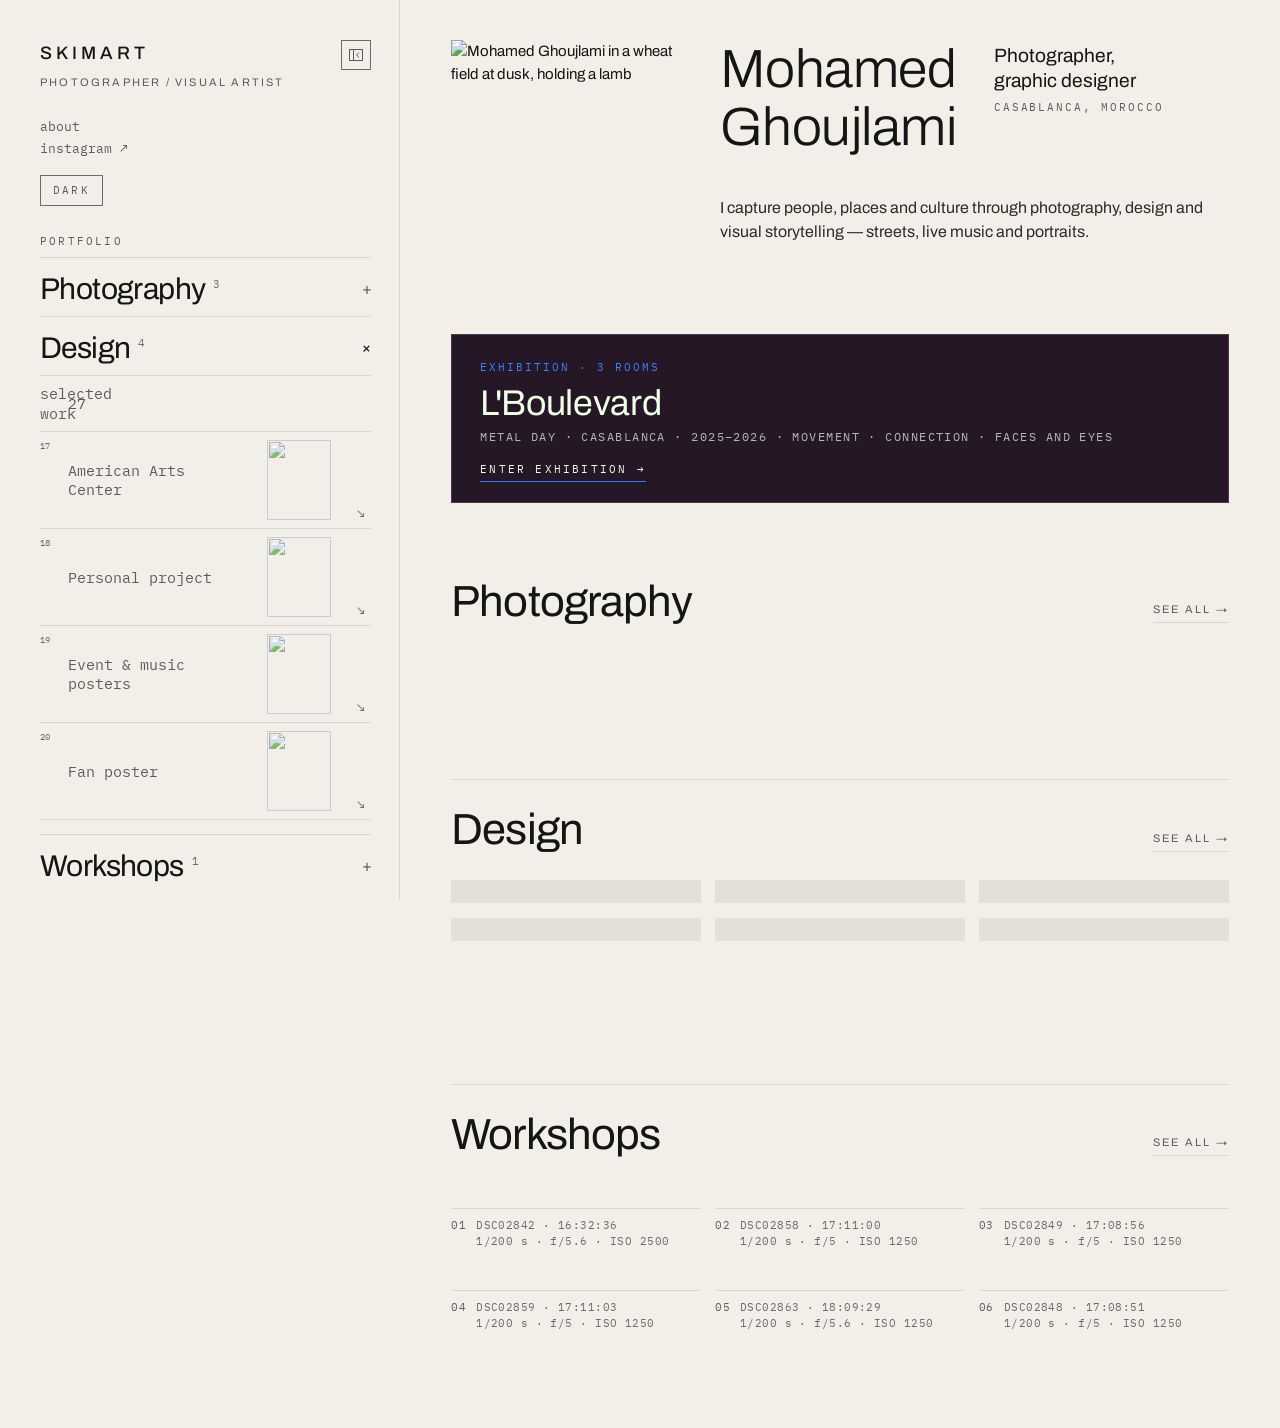
==== index.html @ 718e4dc0 "agy fix #10: standardize names, remove fake QR tags and hex code, pad phone tap targets" ====
<!DOCTYPE html>
<html lang="en">
<head>
<meta charset="utf-8">
<meta name="viewport" content="width=device-width,initial-scale=1">
<title>SKIMART — Photographer / Visual Artist</title>
<script>/* saved choice, else the system setting; in <head> so the page paints in the right theme */
try{document.documentElement.dataset.theme=localStorage.getItem('skm-theme')||localStorage.getItem('lbv-theme')||(matchMedia('(prefers-color-scheme: light)').matches?'light':'dark');document.documentElement.dataset.nav=localStorage.getItem('skm-nav')||'';document.documentElement.dataset.view=localStorage.getItem('skm-view')||''}catch(e){}</script>
<link rel="preconnect" href="https://fonts.googleapis.com">
<link href="https://fonts.googleapis.com/css2?family=Archivo:wght@300;400;500;600&family=IBM+Plex+Mono:wght@400;500&display=swap" rel="stylesheet">
<link rel="stylesheet" href="assets/archive/archive.css">
<style>
  :root{--ease-out:cubic-bezier(0.23,1,0.32,1);--bg:#0a0a0a;--ink:#efece6;--mute:#8d8a85;--dim:#7d7a75;--line:#262626;--soft:#cfcbc4;--card:#111;color-scheme:dark}
  :root[data-theme="light"]{--bg:#f2efe9;--ink:#151515;--mute:#5f5c57;--dim:#6f6c67;--line:#dbd7cf;--soft:#2c2b29;--card:#e4e0d8;color-scheme:light}
  *{box-sizing:border-box;margin:0;padding:0}
  body{background:var(--bg);color:var(--ink);font:400 15px/1.55 Archivo,system-ui,sans-serif}
  a,button{color:inherit;font:inherit;background:none;border:0;cursor:pointer;text-decoration:none;text-align:left}
  :focus-visible{outline:1px solid var(--ink);outline-offset:3px}
  .mono{font-family:"IBM Plex Mono",monospace}

  aside{position:fixed;inset:0 auto 0 0;width:400px;transition:width .3s,padding .3s;scrollbar-width:none;padding:40px 28px 32px 40px;overflow-y:auto;border-right:1px solid var(--line)}
  .logo{display:block;width:max-content;position:relative;font-weight:500;letter-spacing:.22em;font-size:18px}
  .logo::after{content:"";position:absolute;left:0;right:.22em;bottom:-5px;height:1px;background:currentColor;transform:scaleX(0);transform-origin:left;transition:transform .3s var(--ease-out)}
  .logo:focus-visible::after{transform:none}
  @media (hover:hover) and (pointer:fine){.logo:hover::after{transform:none}}
  .tagline{display:block;margin-top:6px;color:var(--mute);font-size:11px;letter-spacing:.2em;text-transform:uppercase}
  .meta{margin:26px 0 30px;display:grid;gap:2px}
  .meta a{font-size:13px;color:var(--mute);width:fit-content}
  .meta a:hover,.meta button:hover{color:var(--ink)}
  .meta button{font-size:13px;color:var(--mute);width:fit-content;margin-top:10px}
  /* light/dark reads as a button, bordered like the exhibition's switch */
  .meta #theme{margin-top:14px;padding:6px 12px;border:1px solid var(--dim);font-size:11px;letter-spacing:.2em;text-transform:uppercase;transition:color .2s,border-color .2s}
  .meta #theme:hover{border-color:var(--ink)}
  body.lbv-on #theme{display:none}  /* the exhibition has its own switch */

  .sec{border-top:1px solid var(--line)}
  .sec>.tog{width:100%;display:flex;justify-content:space-between;align-items:center;padding:16px 0 12px;font-size:30px;line-height:1;letter-spacing:-.02em}
  .tog .n{color:var(--dim);font:400 11px/1 "IBM Plex Mono",monospace;letter-spacing:.05em;margin-left:8px;vertical-align:super}
  .tog .pm{font-size:16px;line-height:1;transition:transform .25s var(--ease-out);color:var(--mute)}
  .tog:hover .pm{color:var(--ink)}
  .open>.tog .pm{transform:rotate(45deg);color:var(--ink)}
  .gsec>.tog{width:100%;display:flex;justify-content:space-between;align-items:center;padding:10px 0 8px;font:400 18px/1.1 Archivo,system-ui,sans-serif;text-transform:uppercase;color:var(--mute)}
  .gsec>.tog:hover,.gsec.open>.tog{color:var(--ink)}
  .gsec>.tog .pm{font-size:13px}
  .gsec .list ul{padding:0 0 8px}
  .list{display:grid;grid-template-rows:0fr;transition:grid-template-rows .3s var(--ease-out)}
  .open>.list{grid-template-rows:1fr}
  .list>div{overflow:hidden;visibility:hidden;transition:visibility .3s}
  .open>.list>div{visibility:visible}
  .sec:not(.open) .list>div{visibility:hidden}
  .list ul{list-style:none;padding:0 0 14px}
  /* one row per project: number, name, its cover photo, arrow (after Til Wagner's Selected Works list) */
  .list a{position:relative;display:grid;grid-template-columns:18px 1fr 96px 14px;gap:10px;align-items:center;padding:8px 0;border-bottom:1px solid var(--line);font-size:15px;line-height:1.3;color:var(--mute)}
  .list li:first-child>a{border-top:1px solid var(--line)}
  aside::-webkit-scrollbar{display:none}  /* still scrolls, no bar beside the menu */
  /* Design rows: an upright 4:5 box holding the whole first poster */
  .list a.pst .th{width:64px;height:80px;justify-self:center}
  .list a .no{align-self:start;font-size:9px;color:var(--dim)}
  .list a .th{width:96px;height:60px;object-fit:contain;opacity:.75;transition:opacity .2s}  /* whole picture, never cropped */
  .list a .go{align-self:end;font-size:13px;line-height:1;color:var(--dim);transition:transform .2s}
  .list a:hover{color:var(--ink)}
  .list a:hover .th,.list a[aria-current] .th{opacity:1}
  .list a:hover .go{color:var(--ink);transform:translate(2px,2px)}
  .list a[aria-current]{color:var(--ink)}
  .list a[aria-current] .no{color:var(--ink)}
  .list .grp{color:var(--dim);font-size:11px;letter-spacing:.08em;margin:10px 0 2px -2px}
  .list .grp:first-child{margin-top:0}
  .list .ext{color:var(--dim);font-size:11px}

  main{margin-left:400px;transition:margin-left .3s;padding:40px clamp(20px,4vw,64px) 80px;min-height:100vh}

  .vh{position:absolute;width:1px;height:1px;overflow:hidden;clip-path:inset(50%);white-space:nowrap}  /* for screen readers only */
  .meta a[aria-current]{color:var(--ink)}

  .about>p{max-width:560px;color:var(--soft);margin-bottom:16px}
  .about .photo{max-width:760px;margin:8px 0 28px}.about .photo img{display:block;width:100%;height:auto}
  .about>.big{font-size:clamp(36px,4.6vw,64px);line-height:1;letter-spacing:-.02em;color:var(--ink);margin:0 0 20px}
  .about dl{display:grid;grid-template-columns:max-content 1fr;gap:10px 28px;max-width:640px;margin-top:32px;padding-top:24px;border-top:1px solid var(--line)}
  .about dt{font-size:11px;letter-spacing:.2em;text-transform:uppercase;color:var(--mute);padding-top:3px}
  .about dd a{border-bottom:1px solid var(--dim)}
  .about dd a:hover{border-color:var(--ink)}
  @media (max-width:560px){.about dl{grid-template-columns:1fr;gap:4px}.about dd{margin-bottom:12px}}

  .proj h2{font-weight:400;font-size:clamp(28px,3.4vw,44px);letter-spacing:-.01em}
  .proj .info{color:var(--mute);font-size:12px;letter-spacing:.18em;text-transform:uppercase;margin:6px 0 28px}
  /* every photo keeps its own shape, landscape or portrait; rows read left to right like the viewer */
  /* masonry: 1px rows, each figure spans its own height (set in JS) so it sits right under the one above */
  .grid{--g:14px;display:grid;grid-template-columns:repeat(3,1fr);grid-auto-rows:1px;gap:0 var(--g);align-items:start}
  .proj{container-type:inline-size}
  @container (min-width:1500px){.grid{grid-template-columns:repeat(4,1fr)}}
  .grid figure{margin-bottom:var(--g);overflow:hidden;background:var(--card);outline:1px solid transparent;outline-offset:3px;transition:outline-color .2s,opacity .3s}
  .grid img{display:block;width:100%;height:auto;transition:opacity .5s var(--ease-out),transform .8s var(--ease-out);opacity:0;transform:scale(1.03)}
  .grid img.in{opacity:1;transform:none}
  @media (hover:hover) and (pointer:fine){.grid figure:hover img.in{transform:scale(1.02)}}
  .grid:hover figure:not(:hover){opacity:.55}
  .grid figure:hover,.grid figure:focus-visible{outline-color:var(--ink)}
  .cat{font-family:"IBM Plex Mono",monospace;font-weight:400;font-size:clamp(22px,2.4vw,30px);letter-spacing:.04em;margin:64px 0 10px;scroll-margin-top:24px}
  .info+.cat{margin-top:8px}
  .cinfo{max-width:620px;color:var(--mute);font-size:14px;margin-bottom:22px}
  .cat+.grid{margin-top:22px}
  .poster img{object-fit:contain;background:var(--card)}
  /* wall label under each photo, like the L'Boulevard prints: number, then file and camera line */
  .grid figcaption{position:relative;background:var(--bg);display:flex;gap:10px;padding:8px 0 2px;border-top:1px solid var(--line);font:400 11px/1.5 "IBM Plex Mono",monospace;letter-spacing:.04em;color:var(--dim);font-variant-numeric:tabular-nums}
  .grid figcaption .no{color:var(--mute)}
  .grid figure:has(figcaption){background:none}
  .tools{display:flex;flex-wrap:wrap;justify-content:space-between;align-items:center;gap:12px;margin:-14px 0 24px}.tools .hint{margin:0}
  .vt{display:inline-flex;border:1px solid var(--line)}.vt button{padding:6px 12px;font-size:11px;letter-spacing:.14em;text-transform:uppercase;color:var(--dim);transition:color .2s,background-color .2s}
  .vt button[aria-pressed="true"]{color:var(--bg);background:var(--ink)}
  @media (hover:hover) and (pointer:fine){.vt button[aria-pressed="false"]:hover{color:var(--ink)}}
  .archive .vt{margin:0 0 16px}
  :root[data-view="list"] .grid:not(.poster,.pre){display:block}
  :root[data-view="list"] .grid:not(.poster,.pre) figure{display:grid;grid-template-columns:clamp(88px,12vw,160px) 1fr;gap:18px;align-items:center;margin:0;padding:10px 0;border-bottom:1px solid var(--line);outline-offset:0}
  :root[data-view="list"] .grid:not(.poster,.pre) img{height:clamp(64px,9vw,120px);object-fit:contain;object-position:left center;background:none}  /* whole photo: portraits stand narrower, never cropped */
  :root[data-view="list"] .grid:not(.poster,.pre) figcaption{border:0;padding:0;background:none;font-size:12px;flex-wrap:wrap}
  .grid figure:has(figcaption) img{height:auto;background:var(--card)}

  /* L'Boulevard: an exhibition inside the portfolio, framed in its own plum and blue */
  .ex{margin-left:8px;padding:1px 5px;border:1px solid #3d81ff;color:#3d81ff;font-size:9px;letter-spacing:.14em;text-transform:uppercase;vertical-align:1px}
  .glink .ex{margin:4px 0 0;display:table}
  /* the exhibition fills the view, a small margin all round */
  body.lbv-on main{padding:12px}
  .lbv iframe{display:block;width:100%;height:calc(100svh - 24px);border:0;background:var(--bg)}
  /* while the exhibition is open the whole portfolio wears its palette, following its light/dark switch */
  body{transition:background-color .4s,color .4s}
  body.lbv-on{--bg:#251726;--ink:#eeffe5;--mute:rgba(238,255,229,.66);--dim:rgba(238,255,229,.55);--line:rgba(238,255,229,.16);--acc:#3d81ff}
  body.lbv-on[data-lbv="light"]{--bg:#eeffe5;--ink:#251726;--mute:rgba(37,23,38,.68);--dim:rgba(37,23,38,.62);--line:rgba(37,23,38,.18);--acc:#1f5fd6}
  body.lbv-on aside{background:var(--bg)}
  body.lbv-on .glink[aria-current]{color:var(--acc)}
  body.lbv-on .ex{border-color:var(--acc);color:var(--acc)}
  :root[data-theme="light"] body:not(.lbv-on) .ex{border-color:#1f5fd6;color:#1f5fd6}  /* #3d81ff is 3.2:1 on the light page */

  /* zoom cue on hover/focus (top-right of the image so it never covers captions; hidden by default on touch) */
  [data-zoom]{position:relative;cursor:zoom-in}
  [data-zoom]::after{content:"⤢";position:absolute;right:10px;top:10px;width:30px;height:30px;display:grid;place-items:center;background:rgba(10,10,10,.72);color:#efece6;font-size:15px;opacity:0;transform:translateY(-4px);transition:.25s;pointer-events:none}
  @media (hover:hover) and (pointer:fine){[data-zoom]:hover::after{opacity:1;transform:none}}
  [data-zoom]:focus-visible::after{opacity:1;transform:none}

  .lb{--ink:#efece6;--mute:#8d8a85;--dim:#878480;color:var(--ink);position:fixed;inset:0;z-index:20;background:#060606;display:none;grid-template-rows:auto 1fr auto;opacity:0;transition:opacity .15s var(--ease-out),display .15s allow-discrete}
  .lb.on{display:grid;opacity:1;transition-duration:.2s}
  @starting-style{.lb.on{opacity:0}.lb.on .stage img{transform:scale(.97)}}
  .lb header{display:flex;justify-content:space-between;align-items:center;padding:12px 20px;font-size:11px;letter-spacing:.2em;text-transform:uppercase;color:var(--mute)}
  .lb .stage{position:relative;overflow:hidden;display:grid;place-items:center;cursor:zoom-in}
  .lb .stage.z{cursor:zoom-out}
  .lb .stage img{max-width:calc(100vw - 140px);max-height:calc(100svh - 130px);object-fit:contain;transition:transform .3s var(--ease-out);user-select:none;-webkit-user-drag:none}
  .lb .stage.z img{transition:none}
  .lb .nav{position:absolute;top:50%;transform:translateY(-50%);width:52px;height:72px;display:grid;place-items:center;font-size:26px;color:var(--mute);z-index:2}
  .lb .nav[hidden]{display:none}
  .lb .nav:hover{color:var(--ink)}
  .lb .prev{left:8px}.lb .next{right:8px}
  .lb .x{display:grid;place-items:center;font-size:22px;color:var(--ink);width:44px;height:44px}
  .lb footer{display:flex;flex-wrap:wrap;justify-content:center;align-items:baseline;gap:4px 12px;padding:12px 20px 18px;text-align:center;font:400 11px/1.5 "IBM Plex Mono",monospace;letter-spacing:.08em;color:var(--dim)}
  #lb-from{color:var(--ink);border-bottom:1px solid var(--mute);padding-bottom:1px;white-space:nowrap}
  #lb-from:hover{border-color:var(--ink)}
  @media (max-width:820px){.lb .stage img{max-width:100vw;max-height:calc(100svh - 120px)}.lb .nav{width:44px;height:44px;font-size:18px;color:var(--ink);background:rgba(6,6,6,.68);border:1px solid rgba(239,236,230,.18)}}

  .burger{display:none}
  /* collapse: the side menu folds to a strip; its button is bordered like the light/dark one */
  .top{display:flex;justify-content:space-between;align-items:start;gap:12px}
  .fold{flex:none;display:grid;place-items:center;width:30px;height:30px;border:1px solid var(--dim);color:var(--mute);transition:color .2s,border-color .2s}
  .fold:hover{color:var(--ink);border-color:var(--ink)}
  .fold .ch{transform-box:fill-box;transform-origin:center;transition:transform .3s}
  /* the work list's title, quiet so the section names stay the big type */
  .wh{margin:0 0 10px;font:400 11px/1 "IBM Plex Mono",monospace;letter-spacing:.2em;text-transform:uppercase;color:var(--mute)}
  /* minimised: a strip of every project's photo with its name in small type underneath */
  @media (min-width:821px){
    :root[data-nav="fold"] aside{width:144px;padding:28px 14px 32px}
    :root[data-nav="fold"] .top{flex-direction:column;align-items:center;gap:12px;margin-bottom:20px}
    :root[data-nav="fold"] .logo{font-size:12px;letter-spacing:.16em}
    :root[data-nav="fold"] :is(.tagline,.meta,.wh,.tog .n,.ex,.go){display:none}
    /* the strip is labelled by genre (photography, street, music…), not by project */
    :root[data-nav="fold"] .tog{display:flex;justify-content:space-between;align-items:center;padding:14px 0 4px;font:400 11px/1.3 "IBM Plex Mono",monospace;letter-spacing:.14em;text-transform:uppercase;color:var(--ink)}
    :root[data-nav="fold"] .gsec>.tog{padding:10px 0 4px;font-size:10px;color:var(--mute)}
    :root[data-nav="fold"] .sec{border:0}
    :root[data-nav="fold"] .list ul{padding:0}
    :root[data-nav="fold"] .list a{grid-template-columns:1fr;gap:4px;padding:8px 0}
    :root[data-nav="fold"] .list a .no{order:1}
    :root[data-nav="fold"] .list a .th{order:2;width:100%;height:56px;justify-self:start}
    :root[data-nav="fold"] .list a.pst .th{width:56px;height:70px;justify-self:start}
    :root[data-nav="fold"] .list a .nm{order:3;font-size:10px;line-height:1.25}
    :root[data-nav="fold"] .fold .ch{transform:scaleX(-1)}
    :root[data-nav="fold"] main{margin-left:144px}
  }

  @media (max-width:820px){
    aside{position:sticky;top:0;width:auto;height:auto;max-height:100svh;padding:6px 16px 0;background:var(--bg);border-right:0;border-bottom:1px solid var(--line);z-index:5}
    aside.menu{position:fixed;inset:0;height:100svh;max-height:none;overflow-y:auto;border-bottom:0;z-index:15}
    .top{display:flex;justify-content:space-between;align-items:center;padding-bottom:6px}
    .logo{min-height:44px;display:inline-flex;align-items:center}
    .burger{display:inline-flex;align-items:center;min-height:44px;padding:0 0 0 16px;font-size:12px;letter-spacing:.22em}
    .fold{display:none}
    .tagline{display:none}
    .navbody{display:none}
    aside.menu .navbody{display:block;padding-bottom:32px}
    .meta{margin:4px 0 16px}
    .meta a,.meta #theme{min-height:44px;display:inline-flex;align-items:center}
    .vt button{min-height:44px;padding:10px 16px}
    .sel .all{min-height:44px;display:inline-flex;align-items:center}
    .about dd a{min-height:44px;display:inline-flex;align-items:center;border-bottom:0;text-decoration:underline;text-underline-offset:4px}
    main{margin:0;padding:24px 16px 64px;min-height:0}
    /* the exhibition fills exactly what the menu bar leaves, so only the frame scrolls */
    body.lbv-on{display:flex;flex-direction:column;height:100svh}
    body.lbv-on main{padding:8px;flex:1;display:flex;flex-direction:column}
    .lbv{flex:1;display:flex;flex-direction:column}
    .lbv iframe{height:auto;flex:1}
    .grid{grid-template-columns:1fr 1fr;--g:10px}
    .cat{scroll-margin-top:84px}
    .grid figcaption{font-size:10px;letter-spacing:0;gap:6px}
  }
  /* home: intro, featured L'Boulevard exhibition strip, and a preview of each section */
  .intro{display:grid;grid-template-columns:clamp(160px,18vw,240px) minmax(0,1fr) minmax(0,1fr);gap:14px clamp(24px,3vw,40px);align-items:start;margin-bottom:clamp(40px,5vw,64px)}
  .intro img{display:block;width:100%;aspect-ratio:1;object-fit:cover;grid-row:span 2}
  .intro .name{font-weight:300;font-size:clamp(36px,4.2vw,60px);line-height:1.08;letter-spacing:-.01em}
  .intro .roles{font-size:clamp(17px,1.5vw,21px);line-height:1.3;padding-top:4px}
  .intro .roles small{display:block;margin-top:6px;font-family:"IBM Plex Mono",monospace;font-size:11px;letter-spacing:.18em;text-transform:uppercase;color:var(--mute)}
  .intro .bio{grid-column:2/-1;max-width:58ch;font-size:clamp(15px,1.25vw,18px);line-height:1.5;color:var(--soft)}
  @media (max-width:1100px){.intro{grid-template-columns:clamp(140px,22vw,200px) minmax(0,1fr)}.intro img{grid-row:span 3}.intro .roles,.intro .bio{grid-column:2}}
  @media (max-width:560px){.intro{grid-template-columns:112px minmax(0,1fr);gap:14px 18px}.intro img{grid-row:auto}.intro .roles,.intro .bio{grid-column:1/-1}}
  .lbv-feat{display:grid;grid-template-columns:minmax(0,1fr) auto;gap:20px 28px;align-items:center;padding:20px clamp(18px,2.4vw,28px);margin-bottom:clamp(48px,6vw,84px);background:#251726;color:#eeffe5;border:1px solid rgba(238,255,229,.16);transition:border-color .2s}
  .lbv-feat:hover,.lbv-feat:focus-visible{border-color:#337aff}
  .lbv-feat .k{font-size:11px;letter-spacing:.18em;text-transform:uppercase;color:#3d81ff}
  .lbv-feat h2{font-weight:400;font-size:clamp(26px,2.8vw,38px);line-height:1.05;letter-spacing:-.01em;margin:6px 0}
  .lbv-feat .meta-line{font-size:12px;letter-spacing:.12em;text-transform:uppercase;color:rgba(238,255,229,.7)}
  .lbv-feat .cta{display:inline-block;margin-top:14px;font-size:11px;letter-spacing:.2em;text-transform:uppercase;color:#eeffe5;border-bottom:1px solid #337aff;padding-bottom:3px}
  .lbv-feat .prints{display:flex;align-items:flex-end;gap:10px}
  .lbv-feat .prints img{display:block;height:clamp(84px,9vw,124px);width:auto;box-shadow:0 12px 24px -10px rgba(8,4,9,.75)}
  @media (max-width:960px){.lbv-feat{grid-template-columns:1fr}.lbv-feat .prints img{height:clamp(76px,18vw,112px)}}
  .sel{margin-top:clamp(72px,10vw,140px);padding-top:28px;border-top:1px solid var(--line)}
  .home .sel:first-of-type{margin-top:0;padding-top:0;border-top:0}
  .sel-head{display:flex;flex-wrap:wrap;align-items:end;justify-content:space-between;gap:12px;margin-bottom:28px}
  .sel h2{font-weight:400;font-size:clamp(30px,3.4vw,48px);line-height:1;letter-spacing:-.02em;margin:0}
  .sel .all{font-size:11px;letter-spacing:.2em;text-transform:uppercase;color:var(--mute);border-bottom:1px solid var(--line);padding-bottom:4px;transition:color .2s,border-color .2s}
  .sel h2 a{transition:color .2s}
  @media (hover:hover) and (pointer:fine){.sel .all:hover{color:var(--ink);border-color:var(--ink)}.sel h2 a:hover{color:var(--mute)}}
  @supports (animation-timeline:view()){.sel figure{animation:rise linear both;animation-timeline:view();animation-range:entry 0% entry 50%}}
  @keyframes rise{from{opacity:0;transform:translateY(12px)}}
  @keyframes fade{from{opacity:0}}
  @media (prefers-reduced-motion:reduce){
    .sel figure{animation-name:fade}
    .grid img,.grid figure:hover img.in{transform:none}
    @starting-style{.lb.on .stage img{transform:none}}
  }
</style>
</head>
<body>

<aside id="side">
  <div class="top">
    <div><a class="logo" href="#">SKIMART</a><span class="tagline">Photographer / Visual Artist</span></div>
    <button class="fold" id="fold" type="button" aria-controls="navbody"><svg width="16" height="16" viewBox="0 0 16 16" fill="none" stroke="currentColor" aria-hidden="true"><rect x="1.5" y="2.5" width="13" height="11"/><path d="M5.5 2.5v11"/><path class="ch" d="M11 5.5 8.5 8l2.5 2.5"/></svg></button>
    <button class="burger" aria-expanded="false" aria-controls="navbody">MENU</button>
  </div>
  <div class="navbody" id="navbody">
    <nav class="meta mono" aria-label="About">
      <a href="#about">about</a><a href="https://www.instagram.com/_skimart_/">instagram ↗</a>
      <button id="theme" type="button"></button>
    </nav>
    <h2 class="wh" id="wh">Portfolio</h2>
    <nav id="work" aria-labelledby="wh"></nav>
  </div>
</aside>

<main id="view"></main>

<div class="lb" id="lb" role="dialog" aria-modal="true" aria-label="Photo viewer">
  <header><span id="lb-t"></span><button class="x" id="lb-x" aria-label="Close">×</button></header>
  <div class="stage" id="lb-s"><button class="nav prev" id="lb-p" aria-label="Previous photo">←</button><img id="lb-i" alt=""><button class="nav next" id="lb-n" aria-label="Next photo">→</button></div>
  <footer><span id="lb-c"></span> <a id="lb-from" hidden></a></footer>
</div>

<script src="assets/home/labels.js?v=05f0b02f"></script>
<script>
const F = f => 'assets/home/' + f + '.jpg';
const LBV = "assets/boulevard/";
// Selected work per section, in order: its home preview and its page (#photography, #design, #workshops); tools/pages.html
// edits it. Photography: photos ticked "featured" in tools/tag.html follow, else each page's menu photo stands in.
// Design / Workshops: empty means every image, one per project before a second from any.
const SELECTED = {"photography": ["augmented-cube-9452", "jazz-0037-2", "gnawa-1187", "megaran-nanofunk-0128", "x385030_955491", "majid-bekkas-0203", "jazz-8843", "jazz-8933", "x369338_339662", "x19901_61074", "x449771_372156", "x334930_867208", "x774752_688224", "x514453_36871", "x883002_833465", "foton-opening-0300", "foton-opening-0156", "foton-opening-0405", "augmented-cube-9601", "soualem-9223", "x411481_68888", "foton-opening-0038", "foton-opening-0051", "soualem-9330", "soualem-0046", "majid-bekkas-0227"], "design": ["x815196_567852", "x913199_406854", "x568923_892960", "x604084_219457", "x190932_899304", "x270757_649230", "x905172_741900", "x609322_253534", "x109724_353827", "x276823_230940", "x118493_85813", "x980645_442674", "x885431_556498", "x99638_123460", "x920834_698237", "x392680_933255", "x416801_359515", "x542415_54580", "x611198_115804", "x799846_204911", "x498923_828204", "x706985_590407", "x16309_49896", "x341207_892313", "x569067_495874", "x560715_265379", "x91009_432688"], "workshops": []};
const WORK = [
  {id:'photography', name:'Photography', projects:[
    {id:'boulevard', group:'Music', name:"L'Boulevard", th:'boulevard', info:'Three rooms · each opens in its own style', boulevard:true,
     doors:[['Connection','Band'],['Movement','Movement'],['Faces and Eyes','Faces']]},
    {id:'jazz', group:'Music', name:'Jazz', th:'jazz-0037-2', info:'American Arts Center · 16.05.2025', imgs:["jazz-0037-2", "jazz-8843", "jazz-8933", "jazz-8859", "jazz-0005", "jazz-0032", "jazz-8819", "x212203_272216", "x419019_144295", "x100262_436316", "x779934_841075", "x171283_202206", "x924209_35169", "x86830_191438", "x598080_647526", "jazz-8801", "jazz-8800", "jazz-0053", "jazz-0054", "jazz-0076", "jazz-0011-2"]},
    {id:'augmented-cube', group:'Music', name:'Augmented Cube', th:'augmented-cube-9433-2', info:'American Arts Center · 30.05.2025', imgs:["augmented-cube-9433", "augmented-cube-9452", "augmented-cube-9453", "augmented-cube-9601", "augmented-cube-9640", "augmented-cube-9641"]},
    {id:'majid-bekkas', group:'Music', name:'Majid Bekkas', th:'majid-bekkas-0203', info:'American Arts Center · 11.04.2026', imgs:["majid-bekkas-0077", "majid-bekkas-0203", "majid-bekkas-0184", "majid-bekkas-0230", "majid-bekkas-0187", "majid-bekkas-0235", "majid-bekkas-0227", "majid-bekkas-0225"]},
    {id:'summer-sessions', group:'Music', name:'Summer Sessions', th:'x19901_61074', info:'liquid.bridge · Seamens Club Casablanca · 22.08.2026', imgs:["x627811_787172", "x212123_298179", "x429051_116215", "x19901_61074", "x598590_156911", "x501188_613690", "x227090_463441", "x316163_761898", "x823059_615258", "x613504_703056", "x609377_644968", "x980983_323513", "x562246_550939", "x996677_378388", "x520530_220013", "x241472_359800", "x738420_540762"]},
    {id:'megaran-nanofunk', group:'Music', name:'Mega Ran & Nanofunk', th:'megaran-nanofunk-0006', info:'American Arts Center · 02.05.2026', imgs:["megaran-nanofunk-0006", "megaran-nanofunk-0055", "megaran-nanofunk-0097", "megaran-nanofunk-0124", "megaran-nanofunk-0128", "megaran-nanofunk-0129"]},
    {id:'gnawa', group:'Music', name:'Qamoum', th:'gnawa-1165-3', info:'American Arts Center · 16.03.2025', imgs:["gnawa-1165", "gnawa-1166", "gnawa-1187", "gnawa-1259", "gnawa-1277", "gnawa-1359"]},
    {id:'nanofunk', group:'Music', name:'Nanofunk', th:'nanofunk-0003', info:'American Arts Center · 28.07.2025', imgs:["x369338_339662", "x212033_187187", "x374118_196552", "x310513_96852"]},
    {id:'hellboy-mehdi', group:'Music', name:'Mehdi Ainak & Hellboy', info:'lapero.marrokii · 27.06.2025', imgs:["x423896_575352", "x426054_884570", "x258727_548040", "x250810_951131", "x123906_781973", "x468228_490555", "x385030_955491"]},
    {id:'ayoub-hattab', group:'Music', name:'Ayoub Hattab', th:'x200018_298173', info:'American Arts Center · 13.06.2025', imgs:["x839456_462094", "x395082_452071", "x774752_688224", "x93155_981252", "x296914_894376", "x200018_298173"]},
    {id:'jamila', group:'Music', name:'Jamila & the Other Heroes', th:'jamila-9159-2', info:'American Arts Center · 22.11.2025', imgs:["x514453_36871", "x314200_830168", "x659645_176854", "x53647_656038", "x669414_780304", "x272404_386440", "x92561_931639"]},
    {id:'disco-atlas', group:'Music', name:'Disco Atlas', info:'American Arts Center · 26.06.2025', imgs:["x449771_372156", "x899978_736484", "x883002_833465", "x635699_568221"]},
    {id:'noches', group:'Music', name:'Noches de Ramadán', info:'Jinān Al Andalus · American Arts Center · 24.02.2026', imgs:['x334930_867208','x833362_974196','x525055_910195']},
    {id:'technopark', group:'Places', name:'Technopark · Sidi Maarouf', th:'x411481_68888', info:'Street · Casablanca', imgs:["x411481_68888", "x169644_27564", "x14623_427216", "x834196_468265", "x85059_293734", "x332736_294398", "x462034_691835", "x900148_507081"]},
    {id:'soualem', group:'Places', name:'Soualem', info:'21–26.03.2026', imgs:["soualem-0045", "soualem-0046", "soualem-0051", "soualem-0092", "soualem-9173", "soualem-9223", "soualem-9258", "soualem-9325-2", "soualem-9330", "soualem-9353", "soualem-9221", "soualem-9262", "soualem-9263", "soualem-9284", "soualem-9288", "soualem-9298", "soualem-9310", "soualem-9325", "soualem-9336", "soualem-9337", "soualem-9222", "soualem-9347", "soualem-0060", "soualem-0174", "soualem-0049", "soualem-0052", "soualem-0054", "soualem-0055", "soualem-0162", "soualem-0171", "soualem-0192", "soualem-0200", "soualem-0230", "soualem-9327"]},
    {id:'foton-opening', group:'Cocktail Station', name:'Foton Opening', th:'foton-opening-0057', info:'22.10.2026', imgs:["foton-opening-0023", "foton-opening-0024", "foton-opening-0035", "foton-opening-0038", "foton-opening-0041", "foton-opening-0051", "foton-opening-0057", "foton-opening-0069", "foton-opening-0073", "foton-opening-0144", "foton-opening-0440", "foton-opening-0152", "foton-opening-0156", "foton-opening-0159", "foton-opening-0161", "foton-opening-0164", "foton-opening-0173", "foton-opening-0174", "foton-opening-0177", "foton-opening-0199", "foton-opening-0217", "foton-opening-0253", "foton-opening-0255", "foton-opening-0256", "foton-opening-0274", "foton-opening-0275", "foton-opening-0300", "foton-opening-0304", "foton-opening-0375", "foton-opening-0380", "foton-opening-0405", "foton-opening-0409"]},
  ]},
  {id:'design', name:'Design', projects:[
    {id:'aac', th:'design-aac', name:'American Arts Center', info:'Poster design', poster:true, imgs:['x815196_567852','x190932_899304','x905172_741900','x913199_406854','x276823_230940','x980645_442674','x885431_556498']},
    {id:'personal', th:'design-personal', name:'Personal project', info:'Poster design · C-01 – C-04', poster:true, cats:[
      {name:'C-01', info:'Some of my personal project that explores Medieval, Gothic, Renaissance, and Oriental aesthetics and methodology.', imgs:['x609322_253534','x270757_649230','x746891_663120','x109724_353827','x118493_85813','x631743_861109']},
      {name:'C-02', info:'', imgs:['x99638_123460','x920834_698237','x392680_933255','x416801_359515']},
      {name:'C-03', info:'', imgs:['x542415_54580','x611198_115804','x799846_204911','x498923_828204','x706985_590407','x16309_49896','x341207_892313']},
      {name:'C-04', info:'', imgs:['x345557_230798','x569067_495874','x560715_265379','x216139_42263','x527500_851389','x627351_372270','x91009_432688','x637025_367152','x708231_215066','x73419_897462','x757374_212963','x349515_978978']}]},
    {id:'music', th:'design-music', name:'Event & music posters', info:'Bold brutalist typography, Y2K nostalgia', poster:true, imgs:['x568923_892960']},
    {id:'fan', th:'design-fan', name:'Fan poster', info:"I'm not a human", poster:true, imgs:['x604559_348740','x604084_219457']},
  ]},
  {id:'workshops', name:'Workshops', projects:[
    {id:'poster-making', name:'Poster Making', info:'American Arts Center · 13.02.2026', imgs:['x445340_902249','x750391_208495','x463316_135014','x608178_340387','x966483_675540','x378905_706440','x159531_109084','x576486_848455','x590370_229934','x657530_129159','x870785_903164','x441912_785005','x604999_281541','x823397_694830','x981258_215238','x848905_789179']},
  ]},
];

const nav = document.getElementById('work'), view = document.getElementById('view');
let no = 0;
const row = (name, th, extra = '') => `<span class="no">${String(++no).padStart(2, '0')}</span><span class="nm">${name}${extra}</span><img class="th" src="assets/home/t/${th}.jpg" alt="" loading="lazy"><span class="go" aria-hidden="true">↘</span>`;
const item = (s, p) => `<li><a href="#${s.id}/${p.id}" title="${p.name}"${p.poster ? ' class="pst"' : p.boulevard ? ' class="glink"' : ''}>${row(p.name, p.th || (p.imgs || p.cats[0].imgs)[0], p.boulevard ? '<span class="ex mono">exhibition</span>' : '')}</a></li>`;
const toggle = (id, label, n, cls) => `<button class="tog ${cls}" aria-expanded="false" aria-controls="${id}"><span>${label}<span class="n mono">${n}</span></span><span class="pm" aria-hidden="true">+</span></button>`;
const ARCHIVE_IN_MENU = false;  // the archive still works at #photography/archive; true puts its row back in the menu
nav.innerHTML = WORK.map(s => {
  const groups = [...new Set(s.projects.map(p => p.group))];
  const body = groups[0] ? groups.map((g, gi) => {
    const ps = s.projects.filter(p => p.group === g), id = `g-${s.id}-${gi}`;
    return `<li class="gsec">${toggle(id, g.toLowerCase(), ps.length, 'gbtn')}<div class="list" id="${id}"><div><ul>${ps.map(p => item(s, p)).join('')}</ul></div></div></li>`;
  }).join('') : s.projects.map(p => item(s, p)).join('');
  // every photograph in one filterable view (assets/archive/), above the photography groups
  // every section opens on its selected work; the archive row (photography) is off for now
  const arch = `<li><a class="selw" href="#${s.id}"><span>selected work</span><span class="n"></span></a></li>`
    + (ARCHIVE_IN_MENU && s.id === 'photography' ? '<li><a class="arch" href="#photography/archive"><span>archive · all photos</span><span class="n"></span></a></li>' : '');
  return `<div class="sec" data-sec="${s.id}">${toggle('l-' + s.id, s.name, groups[0] ? groups.length : s.projects.length, 'sbtn')}
    <div class="list" id="l-${s.id}"><div><ul class="mono">${arch}${body}</ul></div></div></div>`;
}).join('');

const setOpen = (el, open) => { el.classList.toggle('open', open); el.querySelector(':scope>.tog').setAttribute('aria-expanded', open); };
nav.addEventListener('click', e => {
  const b = e.target.closest('.tog'); if (b) setOpen(b.parentElement, !b.parentElement.classList.contains('open'));
});
const fold = document.getElementById('fold');
const foldLabel = () => { const f = root.dataset.nav === 'fold'; fold.setAttribute('aria-expanded', !f); fold.setAttribute('aria-label', f ? 'Open menu' : 'Collapse menu'); };
fold.onclick = () => { root.dataset.nav = root.dataset.nav === 'fold' ? '' : 'fold'; try { localStorage.setItem('skm-nav', root.dataset.nav); } catch (e) {} foldLabel(); };
const burger = document.querySelector('.burger');
const setMenu = open => { document.getElementById('side').classList.toggle('menu', open); burger.setAttribute('aria-expanded', open); burger.textContent = open ? 'CLOSE' : 'MENU'; };
burger.onclick = () => setMenu(!document.getElementById('side').classList.contains('menu'));

const cap = (i, cam) => `<figcaption><span class="no">${String(i + 1).padStart(2, '0')}</span><span class="cam">${(cam || '').replace(/^(.+? · .+?) · /, '$1<br>')}</span></figcaption>`;
const grid = (p, imgs) => `<div class="grid ${p.poster ? 'poster' : ''}">${imgs.map((f, i) => `<figure data-zoom data-cam="${LABELS[f] || ''}" tabindex="0" role="button" aria-label="Enlarge ${p.poster ? 'poster' : 'photo'} ${i + 1}"><img src="${F(f)}" alt="${p.name}, ${p.poster ? 'poster' : 'photo'} ${i + 1}" loading="lazy">${p.poster ? '' : cap(i, LABELS[f])}</figure>`).join('')}</div>`;
// each figure spans as many 1px rows as it is tall (+ the gap); re-run whenever a photo loads or the column width changes
// a deep link (#design/personal/c-02) is re-scrolled as the photos above it get their height, until the visitor scrolls themselves
let goTo = null; ['wheel', 'touchstart', 'keydown'].forEach(t => addEventListener(t, () => goTo = null, {passive: true}));
const mason = new ResizeObserver(es => { es.forEach(e => e.target.style.gridRowEnd = 'span ' + Math.ceil(e.contentRect.height + parseFloat(getComputedStyle(e.target).marginBottom))); goTo && goTo.scrollIntoView(); });
let shown;  // the route last animated in
// grid or list: one choice for every photo page and the archive, remembered like the theme
const VT = '<div class="vt mono" role="group" aria-label="Layout"><button type="button" data-v="">grid</button><button type="button" data-v="list">list</button></div>';
const vtSync = () => view.querySelectorAll('.vt button').forEach(b => b.setAttribute('aria-pressed', b.dataset.v === (root.dataset.view || '')));
view.addEventListener('click', e => {
  const b = e.target.closest('.vt button'); if (!b || b.dataset.v === (root.dataset.view || '')) return;
  root.dataset.view = b.dataset.v; try { localStorage.setItem('skm-view', b.dataset.v); } catch (err) {} vtSync();
  view.querySelectorAll('.grid').forEach(g => g.animate({opacity: [0, 1]}, {duration: 200, easing: 'cubic-bezier(0.23, 1, 0.32, 1)'}));  // the layout swap would jump
});
const settle = () => { vtSync(); view.querySelectorAll('img').forEach(i => i.complete ? i.classList.add('in') : i.onload = () => i.classList.add('in'));
  mason.disconnect(); view.querySelectorAll('.grid figure').forEach(f => mason.observe(f)); };
const archive = () => import('./assets/archive/archive.js');
// the selection: photos ticked "featured" in tools/tag.html; until some are, each photography page's menu photo.
// The home page shows the first few (max), #photography all of them.
const picks = d => {
  const by = new Map(d.photos.map(p => [p.id, p])), ids = [...SELECTED.photography, ...d.photos.filter(p => p.featured && !SELECTED.photography.includes(p.id)).map(p => p.id)];
  const home = WORK.flatMap(s => s.projects.filter(p => p.imgs).map(p => [s, p])), where = id => home.find(([, p]) => p.imgs.includes(id));
  const chosen = ids.map(id => by.get(id)).filter(Boolean).map(p => { const id = (p.image.match(/^assets\/home\/(.+)\.jpg$/) || [])[1], [s, pr] = (id && where(id)) || [];
    return {thumb: p.thumb, full: p.image, alt: p.alt, cam: LABELS[id] || '', mat: p.image.startsWith('assets/boulevard/'), href: pr ? `${s.id}/${pr.id}` : 'photography/boulevard', label: pr ? pr.name : "L'Boulevard"}; });
  const list = chosen.length ? chosen : WORK[0].projects.filter(p => p.imgs).map(p => { const id = p.imgs.includes(p.th) ? p.th : p.imgs[0];  // a menu-only photo has no full copy
    return {thumb: `assets/archive/t/${id}.jpg`, full: F(id), alt: `${p.name}, photo ${p.imgs.indexOf(id) + 1}`, cam: LABELS[id] || '', href: `photography/${p.id}`, label: p.name}; });
  return list;
};
const sectionList = sec => {
  const ps = sec.projects.filter(p => p.imgs || p.cats).map(p => ({p, imgs: p.imgs || p.cats.flatMap(c => c.imgs)})), out = [];
  for (let i = 0; ps.some(x => x.imgs[i]); i++) ps.forEach(({p, imgs}) => imgs[i] && out.push({thumb: F(imgs[i]), full: F(imgs[i]),
    id: imgs[i], alt: `${p.name}, ${p.poster ? 'poster' : 'photo'} ${i + 1}`, cam: LABELS[imgs[i]] || '', href: `${sec.id}/${p.id}`, label: p.name}));
  const by = new Map(out.map(x => [x.id, x])), chosen = (SELECTED[sec.id] || []).map(id => by.get(id)).filter(Boolean);
  return chosen.length ? chosen : out;
};
const fill = (g, list, max) => {
  const caps = !g.matches('.poster');  // Selected work, here and on the home page, numbers its photos and gives their settings, like a project page
  g.innerHTML = list.slice(0, max).map((p, i) => `<figure data-zoom data-cam="${p.cam}" data-from-href="#${p.href}" data-from-label="${p.label}"${p.mat ? ' data-mat' : ''} tabindex="0" role="button" aria-label="Enlarge ${p.alt}"><img src="${p.thumb}" data-full="${p.full}" alt="${p.alt}" loading="lazy">${caps ? cap(i, p.cam) : ''}</figure>`).join('');
  settle();
};
const preview = (g, sid, max = Infinity) => sid === 'photography'
  ? archive().then(m => m.load()).then(d => g.isConnected && fill(g, picks(d), max)).catch(() => {})  // isConnected: still on that page
  : fill(g, sectionList(WORK.find(x => x.id === sid)), max);
// home: scrolling down into a section's preview unfolds that section in the menu
let spyAt = null;
addEventListener('scroll', () => {
  const at = [...view.querySelectorAll('.sel')].filter(x => x.getBoundingClientRect().top < innerHeight * .6).pop();
  if (!at || at.dataset.for === spyAt) return;
  spyAt = at.dataset.for; nav.querySelectorAll('.sec').forEach(el => setOpen(el, el.dataset.sec === spyAt));
}, {passive: true});
archive().then(m => m.load()).then(d => { const n = nav.querySelector('.arch .n'); if (n) n.textContent = d.photos.length;
  nav.querySelector('[data-sec="photography"] .selw .n').textContent = picks(d).length; }).catch(() => {});
WORK.forEach(s => { if (s.id !== 'photography') nav.querySelector(`[data-sec="${s.id}"] .selw .n`).textContent = sectionList(s).length; });
function openSec(id){ const s = nav.querySelector(`[data-sec="${id}"]`); if (s) setOpen(s, true); }

function render(){
  const [path, query = ''] = location.hash.slice(1).split('?'), [sid, pid, room] = path.split('/');
  document.body.classList.remove('lbv-on');
  document.querySelectorAll('aside a[aria-current]').forEach(a => a.removeAttribute('aria-current'));
  const sec = WORK.find(s => s.id === sid), p = sec && sec.projects.find(x => x.id === pid);
  if (sid === 'about') {
    document.querySelector('.meta a[href="#about"]').setAttribute('aria-current', 'page');
    view.innerHTML = `<section class="proj about"><h2>About</h2><p class="info">Photographer / Visual Artist · Casablanca, Morocco</p>
      <div class="photo" data-zoom tabindex="0" role="button" aria-label="Enlarge photo"><img src="${F('soualem-0002-2')}" alt="Wheat field at dusk in Soualem, a clump of trees on the horizon under a blue sky and a low bank of cloud"></div>
      <p class="big">Real moments.<br>Visual stories.</p>
      <p>I'm Mohamed Ghoujlami, aka SKIMART. I capture people, places and culture through photography, design and visual storytelling.</p>
      <dl><dt>Photography</dt><dd>Live music, portraits, street photography, cultural documentation</dd>
      <dt>Graphic design</dt><dd>Posters, visual identities, editorial compositions</dd>
      <dt>Contact</dt><dd><a href="mailto:ghoujlamimohamed@gmail.com">ghoujlamimohamed@gmail.com</a><br><a href="https://www.instagram.com/_skimart_/">@_skimart_ on Instagram ↗</a></dd></dl></section>`;
    setMenu(false);
  } else if (sid === 'photography' && pid === 'archive') {
    nav.querySelectorAll('.open').forEach(el => setOpen(el, false)); openSec(sid);
    nav.querySelector('.arch')?.setAttribute('aria-current', 'page');
    if (!view.querySelector('.archive')) view.innerHTML = '<section class="proj archive"><h2>Archive</h2></section>';
    archive().then(m => m.showArchive(view, query, WORK, settle, VT));
    setMenu(false);
  } else if (sec && !pid) {
    // a whole section: photography's selection, or every design / workshop image; the home page shows the first few
    nav.querySelectorAll('.open').forEach(el => setOpen(el, false)); openSec(sid);
    nav.querySelector(`[data-sec="${sid}"] .selw`).setAttribute('aria-current', 'page');
    const posters = sec.projects.every(q => q.poster);
    view.innerHTML = `<section class="proj"><h2>${sec.name}</h2><p class="info">${sid === 'photography' ? 'Selected work' : sec.projects.map(q => q.name).join(' · ')}</p>${posters ? '' : `<div class="tools">${VT}</div>`}<div class="grid${posters ? ' poster' : ''}"></div></section>`;
    preview(view.querySelector('.grid'), sid);
    setMenu(false);
  } else if (!p) {
    view.innerHTML = `<section class="home"><h1 class="vh">SKIMART · Photographer / Visual Artist</h1>
      <div class="intro"><img src="${F('me')}" alt="Mohamed Ghoujlami in a wheat field at dusk, holding a lamb"><p class="name">Mohamed<br>Ghoujlami</p><p class="roles">Photographer, graphic&nbsp;designer<small>Casablanca, Morocco</small></p><p class="bio">I capture people, places and culture through photography, design and visual storytelling — streets, live music and portraits.</p></div>
      <a class="lbv-feat" href="#photography/boulevard"><div><span class="k mono">Exhibition · 3 rooms</span><h2>L'Boulevard</h2><p class="meta-line mono">Metal Day · Casablanca · 2025–2026 · Movement · Connection · Faces and Eyes</p><span class="cta mono">enter exhibition →</span></div><div class="prints" aria-hidden="true"><img src="${LBV}Movement/images/mov-25-9206.jpg" alt=""><img src="${LBV}Band/images/frame-03.jpg" alt=""><img src="${LBV}Faces/images/fac-25-9304.jpg" alt=""></div></a>
      ${WORK.map(x => `<section class="sel" data-for="${x.id}" aria-labelledby="sel-${x.id}"><div class="sel-head"><h2 id="sel-${x.id}"><a href="#${x.id}">${x.name}</a></h2><a class="all" href="#${x.id}">see all →</a></div><div class="grid pre${x.projects.every(q => q.poster) ? ' poster' : ''}"></div></section>`).join('')}</section>`;
    spyAt = null; view.querySelectorAll('.sel').forEach(x => preview(x.querySelector('.grid'), x.dataset.for, 6));
    if (sid) openSec(sid);
    setMenu(false);
  } else {
    nav.querySelectorAll('.open').forEach(el => setOpen(el, false));  // only the open project's section and group stay unfolded
    openSec(sid);
    const cur = nav.querySelector(`a[href="#${sid}/${pid}"]`); cur.setAttribute('aria-current', 'page');
    const g = cur.closest('.gsec'); if (g && g.querySelector(':scope>.tog')) setOpen(g, true);
    if (p.boulevard) {
      document.body.classList.add('lbv-on');
      // same rule as the exhibition's theme.js, so the frame and the portfolio agree before it loads
      try { document.body.dataset.lbv = localStorage.getItem('lbv-theme') || localStorage.getItem('skm-theme') || (matchMedia('(prefers-color-scheme: light)').matches ? 'light' : 'dark'); } catch (err) {}
    }
    view.innerHTML = p.boulevard
      // the exhibition's own pages run in a frame, so its rooms open here instead of leaving the portfolio
      ? `<section class="lbv"><iframe src="${LBV}${room ? room + '/' : ''}index.html" title="L'Boulevard exhibition"></iframe></section>`
      : `<section class="proj"><h2>${p.name}</h2><p class="info">${p.info}</p>${p.poster ? '' : `<div class="tools">${VT}</div>`}${p.cats ? p.cats.map(c => `<h3 class="cat" id="${c.name.toLowerCase()}">${c.name}</h3>${c.info ? `<p class="cinfo">${c.info}</p>` : ''}${grid(p, c.imgs)}`).join('') : grid(p, p.imgs)}</section>`;
    setMenu(false);
  }
  const now = [sid, pid, room].join('/');  // the route without filters: the archive re-filtering is not a new page
  if (now !== shown) view.animate(matchMedia('(prefers-reduced-motion: reduce)').matches ? [{opacity: 0}, {opacity: 1}]
    : [{opacity: 0, transform: 'translateY(12px)'}, {opacity: 1, transform: 'none'}], {duration: 280, easing: 'cubic-bezier(0.23, 1, 0.32, 1)'});
  shown = now;
  settle();
  const cat = p && p.cats && room && document.getElementById(room);  // #design/personal/c-02
  goTo = cat; cat ? cat.scrollIntoView() : scrollTo(0, 0);
}
// mirror the exhibition's light/dark choice onto the portfolio while it is open (same origin, so the frame is readable)
view.addEventListener('load', e => {
  if (e.target.tagName !== 'IFRAME') return;
  let froot; try { froot = e.target.contentDocument.documentElement; } catch (err) { return; }  // file:// blocks frame access
  const dir = new URL('.', e.target.contentWindow.location.href).href, base = new URL(LBV, location.href).href;
  if (dir.startsWith(base)) { const r = dir.slice(base.length).replace(/\/$/, ''); history.replaceState(null, '', '#photography/boulevard' + (r ? '/' + r : '')); }
  const sync = () => { const t = froot.dataset.theme || 'dark'; document.body.dataset.lbv = t; root.dataset.theme = t; themeLabel(); };
  sync(); new MutationObserver(sync).observe(froot, {attributes: true, attributeFilter: ['data-theme']});
}, true);

const themeBtn = document.getElementById('theme'), root = document.documentElement;
const themeLabel = () => { const l = root.dataset.theme === 'light'; themeBtn.textContent = l ? 'dark' : 'light'; themeBtn.setAttribute('aria-label', `Switch to ${l ? 'dark' : 'light'} theme`); };
themeBtn.onclick = () => { root.dataset.theme = root.dataset.theme === 'light' ? 'dark' : 'light'; try { localStorage.setItem('skm-theme', root.dataset.theme); localStorage.setItem('lbv-theme', root.dataset.theme); } catch (e) {} themeLabel(); };
themeLabel(); foldLabel();

// lightbox: click a photo → full screen; click again → 2× zoom that follows the pointer
const lb = document.getElementById('lb'), lbi = document.getElementById('lb-i'), lbs = document.getElementById('lb-s');
let set = [], at = 0, last = null, title = '';
const show = i => { at = (i + set.length) % set.length; lbs.classList.remove('z'); lbi.style.transform = '';
  // archive copies of L'Boulevard prints: hide the 41 px cream mat printed into the file (fa_thumbs.py crops the thumbnails the same way)
  lbi.style.clipPath = ''; lbi.onload = set[at].parentElement.hasAttribute('data-mat') ? () => lbi.style.clipPath = `inset(${44 / lbi.naturalHeight * 100}% ${44 / lbi.naturalWidth * 100}%)` : null;
  lbi.src = set[at].dataset.full || set[at].src; lbi.alt = set[at].alt; const cam = set[at].parentElement.dataset.cam;
  const fig = set[at].parentElement, from = document.getElementById('lb-from');  // archive photos link back to their project or room
  from.hidden = !fig.dataset.fromHref; from.href = fig.dataset.fromHref || ''; from.textContent = 'see all →';
  document.getElementById('lb-p').hidden = document.getElementById('lb-n').hidden = set.length <= 1;
  document.getElementById('lb-t').textContent = fig.dataset.fromLabel || title;  // the photo's own page names it, once
  document.getElementById('lb-c').textContent = `${at + 1} / ${set.length}` + (cam ? ' · ' + cam : ''); };
// the title starts where the photo does (offsetLeft ignores the zoom and opening transforms; the header has 20 px padding)
const place = () => document.getElementById('lb-t').style.marginLeft = Math.max(0, lbi.offsetLeft - 20) + 'px';
lbi.addEventListener('load', place); addEventListener('resize', () => lb.classList.contains('on') && place());
const openLb = fig => { const box = fig.closest('section') || view; last = fig; set = [...box.querySelectorAll('[data-zoom] img')];
  title = (box.querySelector('h2') || view.querySelector('h2') || {}).textContent || 'SKIMART';
  document.getElementById('side').inert = view.inert = true;
  lb.classList.add('on'); document.body.style.overflow = 'hidden'; show(set.indexOf(fig.querySelector('img'))); place(); document.getElementById('lb-x').focus(); };
const closeLb = () => { document.getElementById('side').inert = view.inert = false; lb.classList.remove('on'); document.body.style.overflow = ''; last && last.focus(); };
view.addEventListener('click', e => { const f = e.target.closest('[data-zoom]'); if (f) openLb(f); });
view.addEventListener('keydown', e => { const f = e.target.closest('[data-zoom]'); if (f && (e.key === 'Enter' || e.key === ' ')) { e.preventDefault(); openLb(f); } });
document.getElementById('lb-x').onclick = closeLb;
document.getElementById('lb-from').onclick = closeLb;
document.getElementById('lb-p').onclick = e => { e.stopPropagation(); show(at - 1); };
document.getElementById('lb-n').onclick = e => { e.stopPropagation(); show(at + 1); };
const pan = e => { const r = lbi.getBoundingClientRect(), b = lbs.getBoundingClientRect();
  const x = (e.clientX - b.left) / b.width - .5, y = (e.clientY - b.top) / b.height - .5;
  lbi.style.transform = `scale(2) translate(${-x * 50}%, ${-y * 50}%)`; };
lbs.addEventListener('click', e => { if (e.target.closest('.nav')) return;
  if (e.target !== lbi) return closeLb();
  lbs.classList.toggle('z') ? pan(e) : lbi.style.transform = ''; });
lbs.addEventListener('mousemove', e => lbs.classList.contains('z') && pan(e));
addEventListener('keydown', e => { if (!lb.classList.contains('on')) return;
  if (e.key === 'Tab') {  // keep Tab cycling inside the viewer instead of leaving the page
    const f = [...lb.querySelectorAll('button, a')].filter(b => b.checkVisibility()), i = f.indexOf(document.activeElement);
    if (e.shiftKey ? i <= 0 : i === f.length - 1) { e.preventDefault(); f[e.shiftKey ? f.length - 1 : 0].focus(); }
  }
  if (e.key === 'Escape') closeLb(); if (e.key === 'ArrowLeft') show(at - 1); if (e.key === 'ArrowRight') show(at + 1); });
let tx = null; lbs.addEventListener('touchstart', e => tx = e.touches[0].clientX, {passive: true});
lbs.addEventListener('touchend', e => { if (tx === null || lbs.classList.contains('z')) return; const d = e.changedTouches[0].clientX - tx; if (Math.abs(d) > 50) show(at + (d < 0 ? 1 : -1)); tx = null; });
addEventListener('hashchange', render); render();
</script>
</body>
</html>
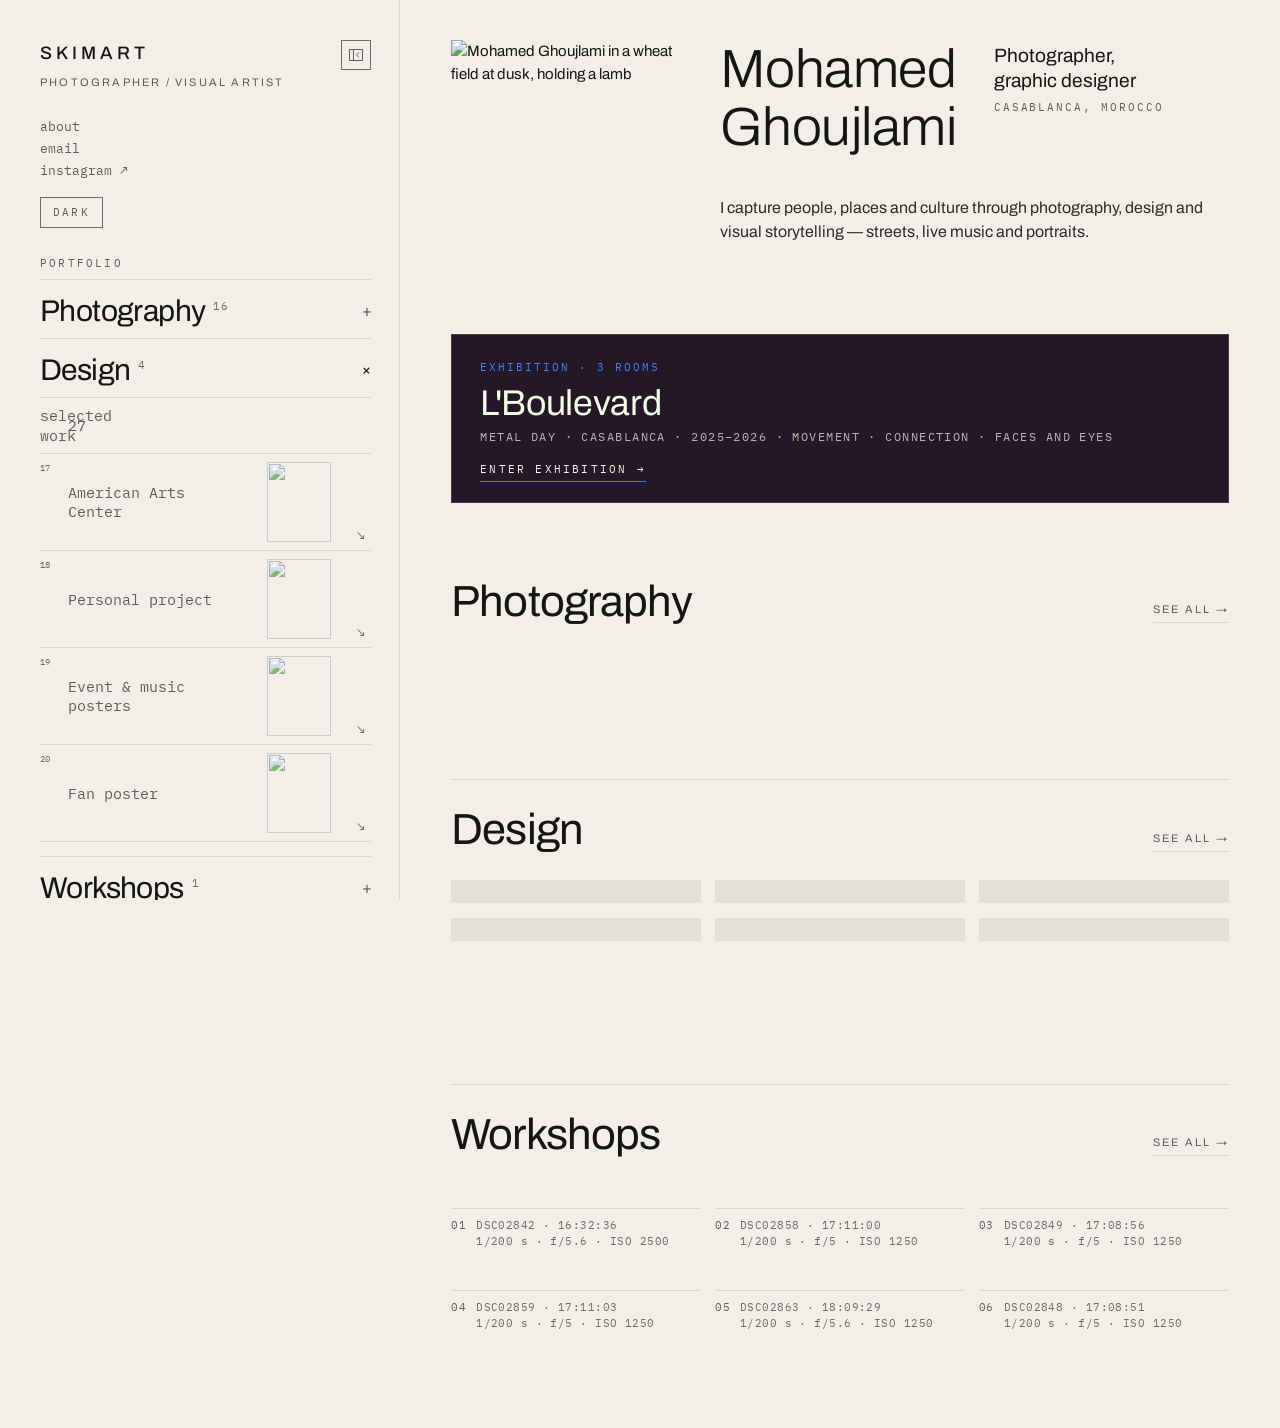
==== commit ecddbef4: "agy polish: project counts, lead frames, prev/next nav, About details, L'Boulevard auto-fold and ful" ====
--- a/index.html
+++ b/index.html
@@ -4,6 +4,13 @@
 <meta charset="utf-8">
 <meta name="viewport" content="width=device-width,initial-scale=1">
 <title>SKIMART — Photographer / Visual Artist</title>
+<link rel="icon" type="image/svg+xml" href="data:image/svg+xml,%3Csvg xmlns='http://www.w3.org/2000/svg' viewBox='0 0 32 32'%3E%3Crect width='32' height='32' fill='%230a0a0a'/%3E%3Ctext x='16' y='22' text-anchor='middle' font-family='sans-serif' font-size='18' font-weight='500' fill='%23efece6'%3ES%3C/text%3E%3C/svg%3E">
+<meta name="description" content="Mohamed Ghoujlami (SKIMART) — Photographer and graphic designer in Casablanca, Morocco. Live music, street photography, portraits, L'Boulevard exhibition, and poster design.">
+<meta property="og:title" content="SKIMART — Mohamed Ghoujlami">
+<meta property="og:description" content="Photographer &amp; graphic designer in Casablanca — live music, street photography, portraits, and poster design.">
+<meta property="og:type" content="website">
+<meta property="og:image" content="assets/boulevard/Movement/images/mov-25-9206.jpg">
+<meta name="twitter:card" content="summary_large_image">
 <script>/* saved choice, else the system setting; in <head> so the page paints in the right theme */
 try{document.documentElement.dataset.theme=localStorage.getItem('skm-theme')||localStorage.getItem('lbv-theme')||(matchMedia('(prefers-color-scheme: light)').matches?'light':'dark');document.documentElement.dataset.nav=localStorage.getItem('skm-nav')||'';document.documentElement.dataset.view=localStorage.getItem('skm-view')||''}catch(e){}</script>
 <link rel="preconnect" href="https://fonts.googleapis.com">
@@ -79,6 +86,8 @@
   .about dt{font-size:11px;letter-spacing:.2em;text-transform:uppercase;color:var(--mute);padding-top:3px}
   .about dd a{border-bottom:1px solid var(--dim)}
   .about dd a:hover{border-color:var(--ink)}
+  .copy{margin-left:10px;padding:2px 8px;border:1px solid var(--line);font:400 10px/1.6 "IBM Plex Mono",monospace;letter-spacing:.14em;text-transform:uppercase;color:var(--mute);vertical-align:1px;transition:color .2s,border-color .2s}
+  .copy:hover{color:var(--ink);border-color:var(--ink)}
   @media (max-width:560px){.about dl{grid-template-columns:1fr;gap:4px}.about dd{margin-bottom:12px}}
 
   .proj h2{font-weight:400;font-size:clamp(28px,3.4vw,44px);letter-spacing:-.01em}
@@ -86,8 +95,18 @@
   /* every photo keeps its own shape, landscape or portrait; rows read left to right like the viewer */
   /* masonry: 1px rows, each figure spans its own height (set in JS) so it sits right under the one above */
   .grid{--g:14px;display:grid;grid-template-columns:repeat(3,1fr);grid-auto-rows:1px;gap:0 var(--g);align-items:start}
+  .grid.small{grid-template-columns:repeat(2,1fr)}
+  .grid.solo{grid-template-columns:minmax(0,560px)}
+  @media (min-width:821px){.grid.lead figure.wide{grid-column:span 2}}
+  .pnav{display:grid;grid-template-columns:1fr 1fr;gap:16px;margin-top:clamp(56px,7vw,96px);padding-top:24px;border-top:1px solid var(--line)}
+  .pnav a{display:grid;gap:4px;min-height:44px;align-content:center;color:var(--mute);transition:color .2s}
+  .pnav a:hover{color:var(--ink)}
+  .pnav .next{grid-column:2;text-align:right;justify-items:end}
+  .pnav small{font-family:"IBM Plex Mono",monospace;font-size:10px;letter-spacing:.18em;text-transform:uppercase;color:var(--dim)}
+  .pnav span{font-size:clamp(18px,2vw,24px);line-height:1.15;color:var(--ink)}
+  @media (max-width:560px){.pnav{grid-template-columns:1fr}.pnav .next{grid-column:1;text-align:left;justify-items:start}}
   .proj{container-type:inline-size}
-  @container (min-width:1500px){.grid{grid-template-columns:repeat(4,1fr)}}
+  @container (min-width:1500px){.grid{grid-template-columns:repeat(4,1fr)}.grid.small{grid-template-columns:repeat(2,1fr)}.grid.solo{grid-template-columns:minmax(0,560px)}}
   .grid figure{margin-bottom:var(--g);overflow:hidden;background:var(--card);outline:1px solid transparent;outline-offset:3px;transition:outline-color .2s,opacity .3s}
   .grid img{display:block;width:100%;height:auto;transition:opacity .5s var(--ease-out),transform .8s var(--ease-out);opacity:0;transform:scale(1.03)}
   .grid img.in{opacity:1;transform:none}
@@ -196,6 +215,7 @@
     .vt button{min-height:44px;padding:10px 16px}
     .sel .all{min-height:44px;display:inline-flex;align-items:center}
     .about dd a{min-height:44px;display:inline-flex;align-items:center;border-bottom:0;text-decoration:underline;text-underline-offset:4px}
+    .copy{min-height:44px;padding:0 12px;display:inline-flex;align-items:center}
     main{margin:0;padding:24px 16px 64px;min-height:0}
     /* the exhibition fills exactly what the menu bar leaves, so only the frame scrolls */
     body.lbv-on{display:flex;flex-direction:column;height:100svh}
@@ -203,6 +223,7 @@
     .lbv{flex:1;display:flex;flex-direction:column}
     .lbv iframe{height:auto;flex:1}
     .grid{grid-template-columns:1fr 1fr;--g:10px}
+    .grid.solo{grid-template-columns:1fr}
     .cat{scroll-margin-top:84px}
     .grid figcaption{font-size:10px;letter-spacing:0;gap:6px}
   }
@@ -251,7 +272,7 @@
   </div>
   <div class="navbody" id="navbody">
     <nav class="meta mono" aria-label="About">
-      <a href="#about">about</a><a href="https://www.instagram.com/_skimart_/">instagram ↗</a>
+      <a href="#about">about</a><a href="mailto:ghoujlamimohamed@gmail.com">email</a><a href="https://www.instagram.com/_skimart_/">instagram ↗</a>
       <button id="theme" type="button"></button>
     </nav>
     <h2 class="wh" id="wh">Portfolio</h2>
@@ -282,7 +303,7 @@
     {id:'jazz', group:'Music', name:'Jazz', th:'jazz-0037-2', info:'American Arts Center · 16.05.2025', imgs:["jazz-0037-2", "jazz-8843", "jazz-8933", "jazz-8859", "jazz-0005", "jazz-0032", "jazz-8819", "x212203_272216", "x419019_144295", "x100262_436316", "x779934_841075", "x171283_202206", "x924209_35169", "x86830_191438", "x598080_647526", "jazz-8801", "jazz-8800", "jazz-0053", "jazz-0054", "jazz-0076", "jazz-0011-2"]},
     {id:'augmented-cube', group:'Music', name:'Augmented Cube', th:'augmented-cube-9433-2', info:'American Arts Center · 30.05.2025', imgs:["augmented-cube-9433", "augmented-cube-9452", "augmented-cube-9453", "augmented-cube-9601", "augmented-cube-9640", "augmented-cube-9641"]},
     {id:'majid-bekkas', group:'Music', name:'Majid Bekkas', th:'majid-bekkas-0203', info:'American Arts Center · 11.04.2026', imgs:["majid-bekkas-0077", "majid-bekkas-0203", "majid-bekkas-0184", "majid-bekkas-0230", "majid-bekkas-0187", "majid-bekkas-0235", "majid-bekkas-0227", "majid-bekkas-0225"]},
-    {id:'summer-sessions', group:'Music', name:'Summer Sessions', th:'x19901_61074', info:'liquid.bridge · Seamens Club Casablanca · 22.08.2026', imgs:["x627811_787172", "x212123_298179", "x429051_116215", "x19901_61074", "x598590_156911", "x501188_613690", "x227090_463441", "x316163_761898", "x823059_615258", "x613504_703056", "x609377_644968", "x980983_323513", "x562246_550939", "x996677_378388", "x520530_220013", "x241472_359800", "x738420_540762"]},
+    {id:'summer-sessions', group:'Music', name:'Summer Sessions', th:'x19901_61074', info:"liquid.bridge · Seamen's Club Casablanca · 22.08.2026", imgs:["x627811_787172", "x212123_298179", "x429051_116215", "x19901_61074", "x598590_156911", "x501188_613690", "x227090_463441", "x316163_761898", "x823059_615258", "x613504_703056", "x609377_644968", "x980983_323513", "x562246_550939", "x996677_378388", "x520530_220013", "x241472_359800", "x738420_540762"]},
     {id:'megaran-nanofunk', group:'Music', name:'Mega Ran & Nanofunk', th:'megaran-nanofunk-0006', info:'American Arts Center · 02.05.2026', imgs:["megaran-nanofunk-0006", "megaran-nanofunk-0055", "megaran-nanofunk-0097", "megaran-nanofunk-0124", "megaran-nanofunk-0128", "megaran-nanofunk-0129"]},
     {id:'gnawa', group:'Music', name:'Qamoum', th:'gnawa-1165-3', info:'American Arts Center · 16.03.2025', imgs:["gnawa-1165", "gnawa-1166", "gnawa-1187", "gnawa-1259", "gnawa-1277", "gnawa-1359"]},
     {id:'nanofunk', group:'Music', name:'Nanofunk', th:'nanofunk-0003', info:'American Arts Center · 28.07.2025', imgs:["x369338_339662", "x212033_187187", "x374118_196552", "x310513_96852"]},
@@ -298,7 +319,7 @@
   {id:'design', name:'Design', projects:[
     {id:'aac', th:'design-aac', name:'American Arts Center', info:'Poster design', poster:true, imgs:['x815196_567852','x190932_899304','x905172_741900','x913199_406854','x276823_230940','x980645_442674','x885431_556498']},
     {id:'personal', th:'design-personal', name:'Personal project', info:'Poster design · C-01 – C-04', poster:true, cats:[
-      {name:'C-01', info:'Some of my personal project that explores Medieval, Gothic, Renaissance, and Oriental aesthetics and methodology.', imgs:['x609322_253534','x270757_649230','x746891_663120','x109724_353827','x118493_85813','x631743_861109']},
+      {name:'C-01', info:'Personal projects exploring Medieval, Gothic, Renaissance, and Oriental aesthetics and methodology.', imgs:['x609322_253534','x270757_649230','x746891_663120','x109724_353827','x118493_85813','x631743_861109']},
       {name:'C-02', info:'', imgs:['x99638_123460','x920834_698237','x392680_933255','x416801_359515']},
       {name:'C-03', info:'', imgs:['x542415_54580','x611198_115804','x799846_204911','x498923_828204','x706985_590407','x16309_49896','x341207_892313']},
       {name:'C-04', info:'', imgs:['x345557_230798','x569067_495874','x560715_265379','x216139_42263','x527500_851389','x627351_372270','x91009_432688','x637025_367152','x708231_215066','x73419_897462','x757374_212963','x349515_978978']}]},
@@ -326,7 +347,7 @@
   // every section opens on its selected work; the archive row (photography) is off for now
   const arch = `<li><a class="selw" href="#${s.id}"><span>selected work</span><span class="n"></span></a></li>`
     + (ARCHIVE_IN_MENU && s.id === 'photography' ? '<li><a class="arch" href="#photography/archive"><span>archive · all photos</span><span class="n"></span></a></li>' : '');
-  return `<div class="sec" data-sec="${s.id}">${toggle('l-' + s.id, s.name, groups[0] ? groups.length : s.projects.length, 'sbtn')}
+  return `<div class="sec" data-sec="${s.id}">${toggle('l-' + s.id, s.name, s.projects.length, 'sbtn')}
     <div class="list" id="l-${s.id}"><div><ul class="mono">${arch}${body}</ul></div></div></div>`;
 }).join('');
 
@@ -342,7 +363,12 @@
 burger.onclick = () => setMenu(!document.getElementById('side').classList.contains('menu'));
 
 const cap = (i, cam) => `<figcaption><span class="no">${String(i + 1).padStart(2, '0')}</span><span class="cam">${(cam || '').replace(/^(.+? · .+?) · /, '$1<br>')}</span></figcaption>`;
-const grid = (p, imgs) => `<div class="grid ${p.poster ? 'poster' : ''}">${imgs.map((f, i) => `<figure data-zoom data-cam="${LABELS[f] || ''}" tabindex="0" role="button" aria-label="Enlarge ${p.poster ? 'poster' : 'photo'} ${i + 1}"><img src="${F(f)}" alt="${p.name}, ${p.poster ? 'poster' : 'photo'} ${i + 1}" loading="lazy">${p.poster ? '' : cap(i, LABELS[f])}</figure>`).join('')}</div>`;
+const grid = (p, imgs, lead = false) => `<div class="grid${p.poster ? ' poster' : ''}${imgs.length === 1 ? ' solo' : imgs.length <= 4 ? ' small' : ''}${lead && !p.poster && imgs.length >= 5 ? ' lead' : ''}">${imgs.map((f, i) => `<figure data-zoom data-cam="${LABELS[f] || ''}" tabindex="0" role="button" aria-label="Enlarge ${p.poster ? 'poster' : 'photo'} ${i + 1}"><img src="${F(f)}" alt="${p.name}, ${p.poster ? 'poster' : 'photo'} ${i + 1}" loading="lazy">${p.poster ? '' : cap(i, LABELS[f])}</figure>`).join('')}</div>`;
+const pnav = (sec, p) => {
+  const i = sec.projects.indexOf(p), prev = sec.projects[i - 1], next = sec.projects[i + 1];
+  if (!prev && !next) return '';
+  return `<nav class="pnav" aria-label="More in ${sec.name}">${prev ? `<a class="prev" href="#${sec.id}/${prev.id}"><small>← previous</small><span>${prev.name}</span></a>` : ''}${next ? `<a class="next" href="#${sec.id}/${next.id}"><small>next →</small><span>${next.name}</span></a>` : ''}</nav>`;
+};
 // each figure spans as many 1px rows as it is tall (+ the gap); re-run whenever a photo loads or the column width changes
 // a deep link (#design/personal/c-02) is re-scrolled as the photos above it get their height, until the visitor scrolls themselves
 let goTo = null; ['wheel', 'touchstart', 'keydown'].forEach(t => addEventListener(t, () => goTo = null, {passive: true}));
@@ -352,11 +378,16 @@
 const VT = '<div class="vt mono" role="group" aria-label="Layout"><button type="button" data-v="">grid</button><button type="button" data-v="list">list</button></div>';
 const vtSync = () => view.querySelectorAll('.vt button').forEach(b => b.setAttribute('aria-pressed', b.dataset.v === (root.dataset.view || '')));
 view.addEventListener('click', e => {
+  const cp = e.target.closest('.copy[data-copy]');
+  if (cp) { navigator.clipboard?.writeText(cp.dataset.copy).then(() => { cp.textContent = 'copied'; setTimeout(() => cp.textContent = 'copy', 1800); }).catch(() => {}); return; }
   const b = e.target.closest('.vt button'); if (!b || b.dataset.v === (root.dataset.view || '')) return;
   root.dataset.view = b.dataset.v; try { localStorage.setItem('skm-view', b.dataset.v); } catch (err) {} vtSync();
   view.querySelectorAll('.grid').forEach(g => g.animate({opacity: [0, 1]}, {duration: 200, easing: 'cubic-bezier(0.23, 1, 0.32, 1)'}));  // the layout swap would jump
 });
-const settle = () => { vtSync(); view.querySelectorAll('img').forEach(i => i.complete ? i.classList.add('in') : i.onload = () => i.classList.add('in'));
+const settle = () => { vtSync(); view.querySelectorAll('img').forEach(i => {
+    const done = () => { i.classList.add('in'); const f = i.closest('.grid.lead figure:first-child'); if (f && i.naturalWidth > i.naturalHeight * 1.1) f.classList.add('wide'); };
+    i.complete ? done() : i.onload = done;
+  });
   mason.disconnect(); view.querySelectorAll('.grid figure').forEach(f => mason.observe(f)); };
 const archive = () => import('./assets/archive/archive.js');
 // the selection: photos ticked "featured" in tools/tag.html; until some are, each photography page's menu photo.
@@ -399,26 +430,34 @@
 
 function render(){
   const [path, query = ''] = location.hash.slice(1).split('?'), [sid, pid, room] = path.split('/');
+  const wasLbv = document.body.classList.contains('lbv-on');
   document.body.classList.remove('lbv-on');
+  if (wasLbv) { try { root.dataset.nav = localStorage.getItem('skm-nav') || ''; } catch (err) {} foldLabel(); }
   document.querySelectorAll('aside a[aria-current]').forEach(a => a.removeAttribute('aria-current'));
   const sec = WORK.find(s => s.id === sid), p = sec && sec.projects.find(x => x.id === pid);
   if (sid === 'about') {
+    document.title = 'About — SKIMART';
     document.querySelector('.meta a[href="#about"]').setAttribute('aria-current', 'page');
     view.innerHTML = `<section class="proj about"><h2>About</h2><p class="info">Photographer / Visual Artist · Casablanca, Morocco</p>
       <div class="photo" data-zoom tabindex="0" role="button" aria-label="Enlarge photo"><img src="${F('soualem-0002-2')}" alt="Wheat field at dusk in Soualem, a clump of trees on the horizon under a blue sky and a low bank of cloud"></div>
       <p class="big">Real moments.<br>Visual stories.</p>
-      <p>I'm Mohamed Ghoujlami, aka SKIMART. I capture people, places and culture through photography, design and visual storytelling.</p>
+      <p>I'm Mohamed Ghoujlami, aka SKIMART — a photographer and graphic designer based in Casablanca.</p>
+      <p>My work focuses on live music, portraits, and street photography across cultural spaces like the American Arts Center and L'Boulevard Metal Day, alongside poster design and visual workshops.</p>
       <dl><dt>Photography</dt><dd>Live music, portraits, street photography, cultural documentation</dd>
       <dt>Graphic design</dt><dd>Posters, visual identities, editorial compositions</dd>
-      <dt>Contact</dt><dd><a href="mailto:ghoujlamimohamed@gmail.com">ghoujlamimohamed@gmail.com</a><br><a href="https://www.instagram.com/_skimart_/">@_skimart_ on Instagram ↗</a></dd></dl></section>`;
+      <dt>Selected venues</dt><dd>L'Boulevard Festival, American Arts Center, Cocktail Station, liquid.bridge</dd>
+      <dt>Available for</dt><dd>Live music, portraits, street &amp; cultural events, poster design — Casablanca &amp; travel</dd>
+      <dt>Contact</dt><dd><a href="mailto:ghoujlamimohamed@gmail.com">ghoujlamimohamed@gmail.com</a><button class="copy" type="button" data-copy="ghoujlamimohamed@gmail.com">copy</button><br><a href="https://www.instagram.com/_skimart_/">@_skimart_ on Instagram ↗</a></dd></dl></section>`;
     setMenu(false);
   } else if (sid === 'photography' && pid === 'archive') {
+    document.title = 'Archive — SKIMART';
     nav.querySelectorAll('.open').forEach(el => setOpen(el, false)); openSec(sid);
     nav.querySelector('.arch')?.setAttribute('aria-current', 'page');
     if (!view.querySelector('.archive')) view.innerHTML = '<section class="proj archive"><h2>Archive</h2></section>';
     archive().then(m => m.showArchive(view, query, WORK, settle, VT));
     setMenu(false);
   } else if (sec && !pid) {
+    document.title = `${sec.name} — SKIMART`;
     // a whole section: photography's selection, or every design / workshop image; the home page shows the first few
     nav.querySelectorAll('.open').forEach(el => setOpen(el, false)); openSec(sid);
     nav.querySelector(`[data-sec="${sid}"] .selw`).setAttribute('aria-current', 'page');
@@ -427,6 +466,7 @@
     preview(view.querySelector('.grid'), sid);
     setMenu(false);
   } else if (!p) {
+    document.title = 'SKIMART — Photographer / Visual Artist';
     view.innerHTML = `<section class="home"><h1 class="vh">SKIMART · Photographer / Visual Artist</h1>
       <div class="intro"><img src="${F('me')}" alt="Mohamed Ghoujlami in a wheat field at dusk, holding a lamb"><p class="name">Mohamed<br>Ghoujlami</p><p class="roles">Photographer, graphic&nbsp;designer<small>Casablanca, Morocco</small></p><p class="bio">I capture people, places and culture through photography, design and visual storytelling — streets, live music and portraits.</p></div>
       <a class="lbv-feat" href="#photography/boulevard"><div><span class="k mono">Exhibition · 3 rooms</span><h2>L'Boulevard</h2><p class="meta-line mono">Metal Day · Casablanca · 2025–2026 · Movement · Connection · Faces and Eyes</p><span class="cta mono">enter exhibition →</span></div><div class="prints" aria-hidden="true"><img src="${LBV}Movement/images/mov-25-9206.jpg" alt=""><img src="${LBV}Band/images/frame-03.jpg" alt=""><img src="${LBV}Faces/images/fac-25-9304.jpg" alt=""></div></a>
@@ -435,19 +475,22 @@
     if (sid) openSec(sid);
     setMenu(false);
   } else {
+    document.title = `${p.name} — SKIMART`;
     nav.querySelectorAll('.open').forEach(el => setOpen(el, false));  // only the open project's section and group stay unfolded
     openSec(sid);
     const cur = nav.querySelector(`a[href="#${sid}/${pid}"]`); cur.setAttribute('aria-current', 'page');
     const g = cur.closest('.gsec'); if (g && g.querySelector(':scope>.tog')) setOpen(g, true);
     if (p.boulevard) {
       document.body.classList.add('lbv-on');
+      // auto-fold desktop sidebar so the exhibition gets the full gallery wall; manual fold still works
+      root.dataset.nav = 'fold'; foldLabel();
       // same rule as the exhibition's theme.js, so the frame and the portfolio agree before it loads
       try { document.body.dataset.lbv = localStorage.getItem('lbv-theme') || localStorage.getItem('skm-theme') || (matchMedia('(prefers-color-scheme: light)').matches ? 'light' : 'dark'); } catch (err) {}
     }
     view.innerHTML = p.boulevard
       // the exhibition's own pages run in a frame, so its rooms open here instead of leaving the portfolio
       ? `<section class="lbv"><iframe src="${LBV}${room ? room + '/' : ''}index.html" title="L'Boulevard exhibition"></iframe></section>`
-      : `<section class="proj"><h2>${p.name}</h2><p class="info">${p.info}</p>${p.poster ? '' : `<div class="tools">${VT}</div>`}${p.cats ? p.cats.map(c => `<h3 class="cat" id="${c.name.toLowerCase()}">${c.name}</h3>${c.info ? `<p class="cinfo">${c.info}</p>` : ''}${grid(p, c.imgs)}`).join('') : grid(p, p.imgs)}</section>`;
+      : `<section class="proj"><h2>${p.name}</h2><p class="info">${p.info}</p>${p.poster ? '' : `<div class="tools">${VT}</div>`}${p.cats ? p.cats.map(c => `<h3 class="cat" id="${c.name.toLowerCase()}">${c.name}</h3>${c.info ? `<p class="cinfo">${c.info}</p>` : ''}${grid(p, c.imgs)}`).join('') : grid(p, p.imgs, true)}${pnav(sec, p)}</section>`;
     setMenu(false);
   }
   const now = [sid, pid, room].join('/');  // the route without filters: the archive re-filtering is not a new page
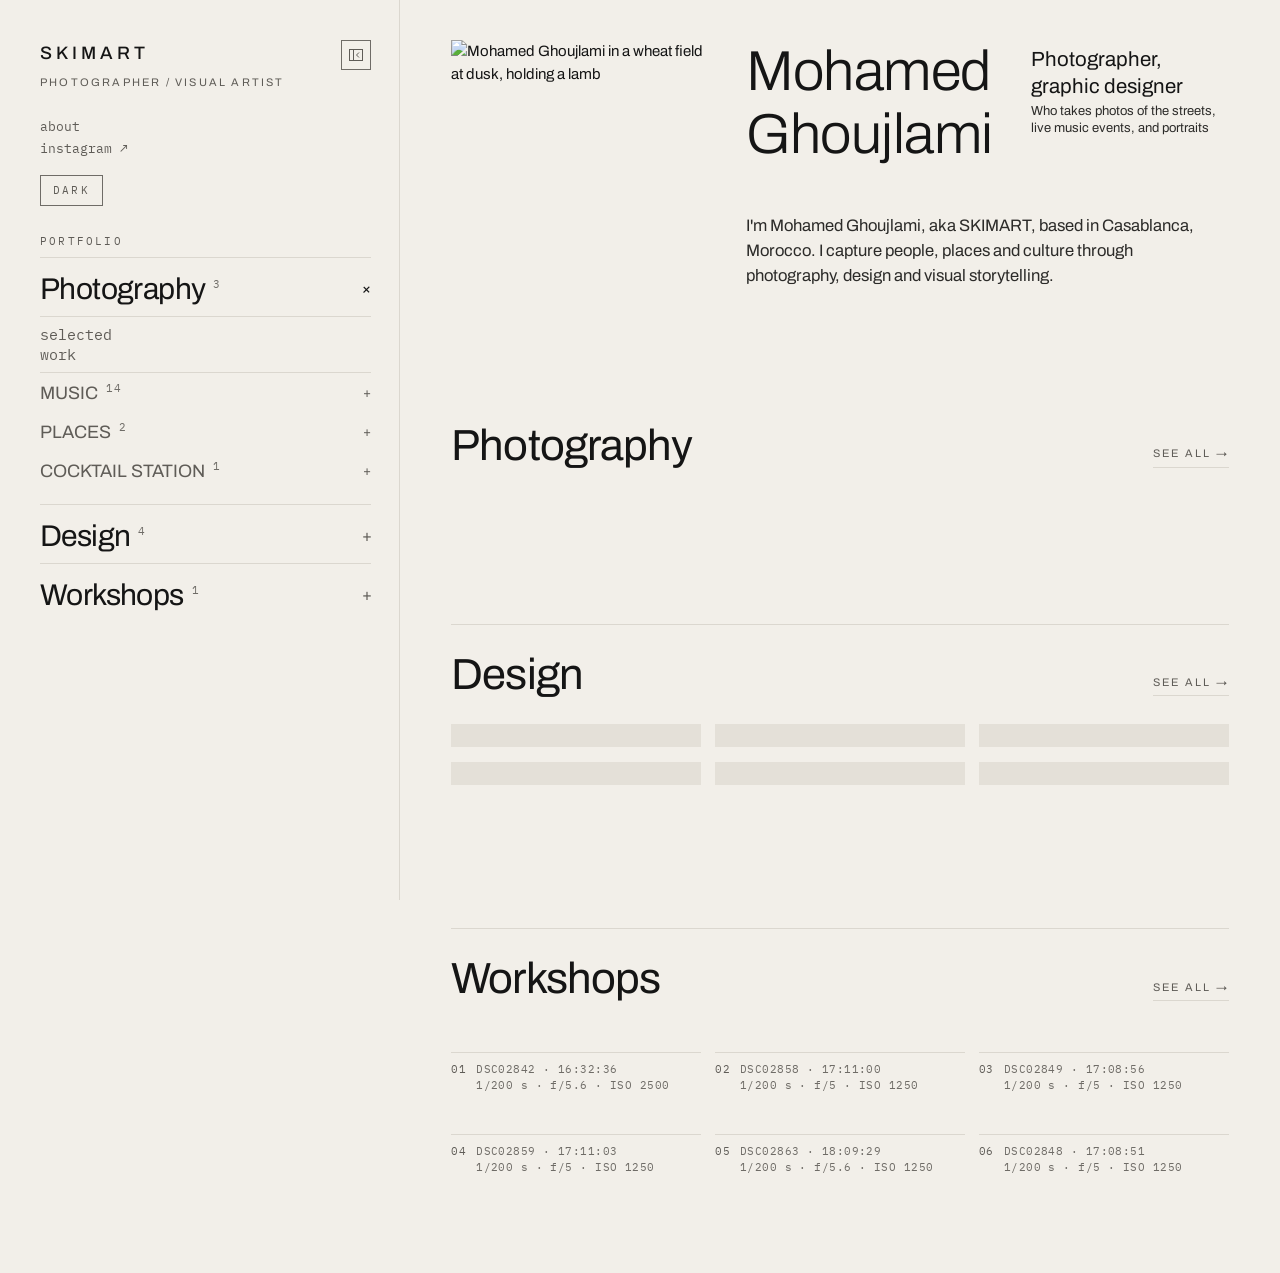
==== commit 35e9626a: "Selected work: new photo order Co-Authored-By: Claude Opus 5.5 <noreply@anthropic.com>" ====
--- a/index.html
+++ b/index.html
@@ -4,15 +4,8 @@
 <meta charset="utf-8">
 <meta name="viewport" content="width=device-width,initial-scale=1">
 <title>SKIMART — Photographer / Visual Artist</title>
-<link rel="icon" type="image/svg+xml" href="data:image/svg+xml,%3Csvg xmlns='http://www.w3.org/2000/svg' viewBox='0 0 32 32'%3E%3Crect width='32' height='32' fill='%230a0a0a'/%3E%3Ctext x='16' y='22' text-anchor='middle' font-family='sans-serif' font-size='18' font-weight='500' fill='%23efece6'%3ES%3C/text%3E%3C/svg%3E">
-<meta name="description" content="Mohamed Ghoujlami (SKIMART) — Photographer and graphic designer in Casablanca, Morocco. Live music, street photography, portraits, L'Boulevard exhibition, and poster design.">
-<meta property="og:title" content="SKIMART — Mohamed Ghoujlami">
-<meta property="og:description" content="Photographer &amp; graphic designer in Casablanca — live music, street photography, portraits, and poster design.">
-<meta property="og:type" content="website">
-<meta property="og:image" content="assets/boulevard/Movement/images/mov-25-9206.jpg">
-<meta name="twitter:card" content="summary_large_image">
 <script>/* saved choice, else the system setting; in <head> so the page paints in the right theme */
-try{document.documentElement.dataset.theme=localStorage.getItem('skm-theme')||localStorage.getItem('lbv-theme')||(matchMedia('(prefers-color-scheme: light)').matches?'light':'dark');document.documentElement.dataset.nav=localStorage.getItem('skm-nav')||'';document.documentElement.dataset.view=localStorage.getItem('skm-view')||''}catch(e){}</script>
+try{document.documentElement.dataset.theme=localStorage.getItem('skm-theme')||(matchMedia('(prefers-color-scheme: light)').matches?'light':'dark');document.documentElement.dataset.nav=localStorage.getItem('skm-nav')||'';document.documentElement.dataset.view=localStorage.getItem('skm-view')||''}catch(e){}</script>
 <link rel="preconnect" href="https://fonts.googleapis.com">
 <link href="https://fonts.googleapis.com/css2?family=Archivo:wght@300;400;500;600&family=IBM+Plex+Mono:wght@400;500&display=swap" rel="stylesheet">
 <link rel="stylesheet" href="assets/archive/archive.css">
@@ -82,12 +75,11 @@
   .about>p{max-width:560px;color:var(--soft);margin-bottom:16px}
   .about .photo{max-width:760px;margin:8px 0 28px}.about .photo img{display:block;width:100%;height:auto}
   .about>.big{font-size:clamp(36px,4.6vw,64px);line-height:1;letter-spacing:-.02em;color:var(--ink);margin:0 0 20px}
+  .about .todo{border:1px dashed var(--dim);padding:12px 14px;color:var(--mute);font-size:13px}
   .about dl{display:grid;grid-template-columns:max-content 1fr;gap:10px 28px;max-width:640px;margin-top:32px;padding-top:24px;border-top:1px solid var(--line)}
   .about dt{font-size:11px;letter-spacing:.2em;text-transform:uppercase;color:var(--mute);padding-top:3px}
   .about dd a{border-bottom:1px solid var(--dim)}
   .about dd a:hover{border-color:var(--ink)}
-  .copy{margin-left:10px;padding:2px 8px;border:1px solid var(--line);font:400 10px/1.6 "IBM Plex Mono",monospace;letter-spacing:.14em;text-transform:uppercase;color:var(--mute);vertical-align:1px;transition:color .2s,border-color .2s}
-  .copy:hover{color:var(--ink);border-color:var(--ink)}
   @media (max-width:560px){.about dl{grid-template-columns:1fr;gap:4px}.about dd{margin-bottom:12px}}
 
   .proj h2{font-weight:400;font-size:clamp(28px,3.4vw,44px);letter-spacing:-.01em}
@@ -95,18 +87,8 @@
   /* every photo keeps its own shape, landscape or portrait; rows read left to right like the viewer */
   /* masonry: 1px rows, each figure spans its own height (set in JS) so it sits right under the one above */
   .grid{--g:14px;display:grid;grid-template-columns:repeat(3,1fr);grid-auto-rows:1px;gap:0 var(--g);align-items:start}
-  .grid.small{grid-template-columns:repeat(2,1fr)}
-  .grid.solo{grid-template-columns:minmax(0,560px)}
-  @media (min-width:821px){.grid.lead figure.wide{grid-column:span 2}}
-  .pnav{display:grid;grid-template-columns:1fr 1fr;gap:16px;margin-top:clamp(56px,7vw,96px);padding-top:24px;border-top:1px solid var(--line)}
-  .pnav a{display:grid;gap:4px;min-height:44px;align-content:center;color:var(--mute);transition:color .2s}
-  .pnav a:hover{color:var(--ink)}
-  .pnav .next{grid-column:2;text-align:right;justify-items:end}
-  .pnav small{font-family:"IBM Plex Mono",monospace;font-size:10px;letter-spacing:.18em;text-transform:uppercase;color:var(--dim)}
-  .pnav span{font-size:clamp(18px,2vw,24px);line-height:1.15;color:var(--ink)}
-  @media (max-width:560px){.pnav{grid-template-columns:1fr}.pnav .next{grid-column:1;text-align:left;justify-items:start}}
   .proj{container-type:inline-size}
-  @container (min-width:1500px){.grid{grid-template-columns:repeat(4,1fr)}.grid.small{grid-template-columns:repeat(2,1fr)}.grid.solo{grid-template-columns:minmax(0,560px)}}
+  @container (min-width:1500px){.grid{grid-template-columns:repeat(4,1fr)}}
   .grid figure{margin-bottom:var(--g);overflow:hidden;background:var(--card);outline:1px solid transparent;outline-offset:3px;transition:outline-color .2s,opacity .3s}
   .grid img{display:block;width:100%;height:auto;transition:opacity .5s var(--ease-out),transform .8s var(--ease-out);opacity:0;transform:scale(1.03)}
   .grid img.in{opacity:1;transform:none}
@@ -114,7 +96,7 @@
   .grid:hover figure:not(:hover){opacity:.55}
   .grid figure:hover,.grid figure:focus-visible{outline-color:var(--ink)}
   .cat{font-family:"IBM Plex Mono",monospace;font-weight:400;font-size:clamp(22px,2.4vw,30px);letter-spacing:.04em;margin:64px 0 10px;scroll-margin-top:24px}
-  .info+.cat{margin-top:8px}
+  .hint+.cat{margin-top:8px}
   .cinfo{max-width:620px;color:var(--mute);font-size:14px;margin-bottom:22px}
   .cat+.grid{margin-top:22px}
   .poster img{object-fit:contain;background:var(--card)}
@@ -148,29 +130,28 @@
   body.lbv-on .ex{border-color:var(--acc);color:var(--acc)}
   :root[data-theme="light"] body:not(.lbv-on) .ex{border-color:#1f5fd6;color:#1f5fd6}  /* #3d81ff is 3.2:1 on the light page */
 
-  /* zoom cue on hover/focus (top-right of the image so it never covers captions; hidden by default on touch) */
+  /* zoom cue on every photo */
   [data-zoom]{position:relative;cursor:zoom-in}
-  [data-zoom]::after{content:"⤢";position:absolute;right:10px;top:10px;width:30px;height:30px;display:grid;place-items:center;background:rgba(10,10,10,.72);color:#efece6;font-size:15px;opacity:0;transform:translateY(-4px);transition:.25s;pointer-events:none}
-  @media (hover:hover) and (pointer:fine){[data-zoom]:hover::after{opacity:1;transform:none}}
-  [data-zoom]:focus-visible::after{opacity:1;transform:none}
-
-  .lb{--ink:#efece6;--mute:#8d8a85;--dim:#878480;color:var(--ink);position:fixed;inset:0;z-index:20;background:#060606;display:none;grid-template-rows:auto 1fr auto;opacity:0;transition:opacity .15s var(--ease-out),display .15s allow-discrete}
+  [data-zoom]::after{content:"⤢";position:absolute;right:10px;bottom:10px;width:30px;height:30px;display:grid;place-items:center;background:rgba(10,10,10,.72);color:#efece6;font-size:15px;opacity:.0;transform:translateY(4px);transition:.25s}
+  [data-zoom]:hover::after,[data-zoom]:focus-visible::after{opacity:1;transform:none}
+  @media (hover:none){[data-zoom]::after{opacity:.85;transform:none}}
+  .hint{display:inline-flex;gap:8px;align-items:center;color:var(--dim);font-size:11px;letter-spacing:.18em;text-transform:uppercase;margin:-14px 0 24px}
+  .hint b{font-weight:400;color:var(--mute);font-size:14px;letter-spacing:0}
+
+  .lb{--ink:#efece6;--mute:#8d8a85;--dim:#878480;color:var(--ink);position:fixed;inset:0;z-index:20;background:rgba(6,6,6,.96);display:none;grid-template-rows:auto 1fr auto;opacity:0;transition:opacity .15s var(--ease-out),display .15s allow-discrete}
   .lb.on{display:grid;opacity:1;transition-duration:.2s}
   @starting-style{.lb.on{opacity:0}.lb.on .stage img{transform:scale(.97)}}
-  .lb header{display:flex;justify-content:space-between;align-items:center;padding:12px 20px;font-size:11px;letter-spacing:.2em;text-transform:uppercase;color:var(--mute)}
+  .lb header{display:flex;justify-content:space-between;align-items:center;padding:16px 20px;font-size:11px;letter-spacing:.2em;text-transform:uppercase;color:var(--mute)}
   .lb .stage{position:relative;overflow:hidden;display:grid;place-items:center;cursor:zoom-in}
   .lb .stage.z{cursor:zoom-out}
   .lb .stage img{max-width:calc(100vw - 140px);max-height:calc(100svh - 130px);object-fit:contain;transition:transform .3s var(--ease-out);user-select:none;-webkit-user-drag:none}
   .lb .stage.z img{transition:none}
-  .lb .nav{position:absolute;top:50%;transform:translateY(-50%);width:52px;height:72px;display:grid;place-items:center;font-size:26px;color:var(--mute);z-index:2}
-  .lb .nav[hidden]{display:none}
+  .lb .nav{position:absolute;top:50%;transform:translateY(-50%);width:52px;height:72px;font-size:26px;color:var(--mute);z-index:2}
   .lb .nav:hover{color:var(--ink)}
   .lb .prev{left:8px}.lb .next{right:8px}
-  .lb .x{display:grid;place-items:center;font-size:22px;color:var(--ink);width:44px;height:44px}
-  .lb footer{display:flex;flex-wrap:wrap;justify-content:center;align-items:baseline;gap:4px 12px;padding:12px 20px 18px;text-align:center;font:400 11px/1.5 "IBM Plex Mono",monospace;letter-spacing:.08em;color:var(--dim)}
-  #lb-from{color:var(--ink);border-bottom:1px solid var(--mute);padding-bottom:1px;white-space:nowrap}
-  #lb-from:hover{border-color:var(--ink)}
-  @media (max-width:820px){.lb .stage img{max-width:100vw;max-height:calc(100svh - 120px)}.lb .nav{width:44px;height:44px;font-size:18px;color:var(--ink);background:rgba(6,6,6,.68);border:1px solid rgba(239,236,230,.18)}}
+  .lb .x{font-size:22px;color:var(--ink);width:40px;height:40px}
+  .lb footer{padding:12px 20px 18px;text-align:center;font:400 11px/1.5 "IBM Plex Mono",monospace;letter-spacing:.08em;color:var(--dim)}
+  @media (max-width:820px){.lb .stage img{max-width:100vw;max-height:calc(100svh - 120px)}.lb .nav{display:none}}
 
   .burger{display:none}
   /* collapse: the side menu folds to a strip; its button is bordered like the light/dark one */
@@ -182,40 +163,31 @@
   .wh{margin:0 0 10px;font:400 11px/1 "IBM Plex Mono",monospace;letter-spacing:.2em;text-transform:uppercase;color:var(--mute)}
   /* minimised: a strip of every project's photo with its name in small type underneath */
   @media (min-width:821px){
-    :root[data-nav="fold"] aside{width:144px;padding:28px 14px 32px}
-    :root[data-nav="fold"] .top{flex-direction:column;align-items:center;gap:12px;margin-bottom:20px}
-    :root[data-nav="fold"] .logo{font-size:12px;letter-spacing:.16em}
-    :root[data-nav="fold"] :is(.tagline,.meta,.wh,.tog .n,.ex,.go){display:none}
+    :root[data-nav="fold"] aside{width:144px;padding:40px 16px 32px}
+    :root[data-nav="fold"] .top{justify-content:center;margin-bottom:20px}
+    :root[data-nav="fold"] :is(.top>div,.meta,.wh,.tog .n,.ex,.go){display:none}
     /* the strip is labelled by genre (photography, street, music…), not by project */
     :root[data-nav="fold"] .tog{display:flex;justify-content:space-between;align-items:center;padding:14px 0 4px;font:400 11px/1.3 "IBM Plex Mono",monospace;letter-spacing:.14em;text-transform:uppercase;color:var(--ink)}
     :root[data-nav="fold"] .gsec>.tog{padding:10px 0 4px;font-size:10px;color:var(--mute)}
     :root[data-nav="fold"] .sec{border:0}
     :root[data-nav="fold"] .list ul{padding:0}
-    :root[data-nav="fold"] .list a{grid-template-columns:1fr;gap:4px;padding:8px 0}
-    :root[data-nav="fold"] .list a .no{order:1}
-    :root[data-nav="fold"] .list a .th{order:2;width:100%;height:56px;justify-self:start}
-    :root[data-nav="fold"] .list a.pst .th{width:56px;height:70px;justify-self:start}
-    :root[data-nav="fold"] .list a .nm{order:3;font-size:10px;line-height:1.25}
+    :root[data-nav="fold"] .list a{grid-template-columns:1fr;gap:2px;padding:6px 0}
+    :root[data-nav="fold"] .list a .nm{position:absolute;width:1px;height:1px;overflow:hidden;clip-path:inset(50%)}
+    :root[data-nav="fold"] .list a .th{width:96px}
     :root[data-nav="fold"] .fold .ch{transform:scaleX(-1)}
     :root[data-nav="fold"] main{margin-left:144px}
   }
 
   @media (max-width:820px){
-    aside{position:sticky;top:0;width:auto;height:auto;max-height:100svh;padding:6px 16px 0;background:var(--bg);border-right:0;border-bottom:1px solid var(--line);z-index:5}
-    aside.menu{position:fixed;inset:0;height:100svh;max-height:none;overflow-y:auto;border-bottom:0;z-index:15}
-    .top{display:flex;justify-content:space-between;align-items:center;padding-bottom:6px}
-    .logo{min-height:44px;display:inline-flex;align-items:center}
-    .burger{display:inline-flex;align-items:center;min-height:44px;padding:0 0 0 16px;font-size:12px;letter-spacing:.22em}
+    aside{position:sticky;top:0;width:auto;height:auto;max-height:100svh;padding:16px 16px 0;background:var(--bg);border-right:0;border-bottom:1px solid var(--line);z-index:5}
+    .top{display:flex;justify-content:space-between;align-items:center;padding-bottom:14px}
+    .burger{display:block;font-size:12px;letter-spacing:.22em}
     .fold{display:none}
+    .top{align-items:center}
     .tagline{display:none}
     .navbody{display:none}
-    aside.menu .navbody{display:block;padding-bottom:32px}
+    aside.menu .navbody{display:block;padding-bottom:16px}
     .meta{margin:4px 0 16px}
-    .meta a,.meta #theme{min-height:44px;display:inline-flex;align-items:center}
-    .vt button{min-height:44px;padding:10px 16px}
-    .sel .all{min-height:44px;display:inline-flex;align-items:center}
-    .about dd a{min-height:44px;display:inline-flex;align-items:center;border-bottom:0;text-decoration:underline;text-underline-offset:4px}
-    .copy{min-height:44px;padding:0 12px;display:inline-flex;align-items:center}
     main{margin:0;padding:24px 16px 64px;min-height:0}
     /* the exhibition fills exactly what the menu bar leaves, so only the frame scrolls */
     body.lbv-on{display:flex;flex-direction:column;height:100svh}
@@ -223,28 +195,17 @@
     .lbv{flex:1;display:flex;flex-direction:column}
     .lbv iframe{height:auto;flex:1}
     .grid{grid-template-columns:1fr 1fr;--g:10px}
-    .grid.solo{grid-template-columns:1fr}
     .cat{scroll-margin-top:84px}
     .grid figcaption{font-size:10px;letter-spacing:0;gap:6px}
   }
-  /* home: intro, featured L'Boulevard exhibition strip, and a preview of each section */
-  .intro{display:grid;grid-template-columns:clamp(160px,18vw,240px) minmax(0,1fr) minmax(0,1fr);gap:14px clamp(24px,3vw,40px);align-items:start;margin-bottom:clamp(40px,5vw,64px)}
+  /* home: a preview of each section */
+  .intro{display:grid;grid-template-columns:clamp(160px,20vw,270px) 1fr 1fr;gap:clamp(24px,3vw,40px);align-items:start;margin-bottom:clamp(72px,10vw,140px)}
   .intro img{display:block;width:100%;aspect-ratio:1;object-fit:cover;grid-row:span 2}
-  .intro .name{font-weight:300;font-size:clamp(36px,4.2vw,60px);line-height:1.08;letter-spacing:-.01em}
-  .intro .roles{font-size:clamp(17px,1.5vw,21px);line-height:1.3;padding-top:4px}
-  .intro .roles small{display:block;margin-top:6px;font-family:"IBM Plex Mono",monospace;font-size:11px;letter-spacing:.18em;text-transform:uppercase;color:var(--mute)}
-  .intro .bio{grid-column:2/-1;max-width:58ch;font-size:clamp(15px,1.25vw,18px);line-height:1.5;color:var(--soft)}
-  @media (max-width:1100px){.intro{grid-template-columns:clamp(140px,22vw,200px) minmax(0,1fr)}.intro img{grid-row:span 3}.intro .roles,.intro .bio{grid-column:2}}
-  @media (max-width:560px){.intro{grid-template-columns:112px minmax(0,1fr);gap:14px 18px}.intro img{grid-row:auto}.intro .roles,.intro .bio{grid-column:1/-1}}
-  .lbv-feat{display:grid;grid-template-columns:minmax(0,1fr) auto;gap:20px 28px;align-items:center;padding:20px clamp(18px,2.4vw,28px);margin-bottom:clamp(48px,6vw,84px);background:#251726;color:#eeffe5;border:1px solid rgba(238,255,229,.16);transition:border-color .2s}
-  .lbv-feat:hover,.lbv-feat:focus-visible{border-color:#337aff}
-  .lbv-feat .k{font-size:11px;letter-spacing:.18em;text-transform:uppercase;color:#3d81ff}
-  .lbv-feat h2{font-weight:400;font-size:clamp(26px,2.8vw,38px);line-height:1.05;letter-spacing:-.01em;margin:6px 0}
-  .lbv-feat .meta-line{font-size:12px;letter-spacing:.12em;text-transform:uppercase;color:rgba(238,255,229,.7)}
-  .lbv-feat .cta{display:inline-block;margin-top:14px;font-size:11px;letter-spacing:.2em;text-transform:uppercase;color:#eeffe5;border-bottom:1px solid #337aff;padding-bottom:3px}
-  .lbv-feat .prints{display:flex;align-items:flex-end;gap:10px}
-  .lbv-feat .prints img{display:block;height:clamp(84px,9vw,124px);width:auto;box-shadow:0 12px 24px -10px rgba(8,4,9,.75)}
-  @media (max-width:960px){.lbv-feat{grid-template-columns:1fr}.lbv-feat .prints img{height:clamp(76px,18vw,112px)}}
+  .intro .name{font-weight:300;font-size:clamp(40px,4.4vw,64px);line-height:1.12;letter-spacing:-.01em}
+  .intro .roles{font-size:clamp(18px,1.6vw,22px);line-height:1.3;padding-top:6px}
+  .intro .roles small{display:block;font-size:13px;color:var(--soft);margin:4px 0 8px}
+  .intro .bio{grid-column:2/-1;max-width:60ch;font-size:clamp(16px,1.3vw,19px);line-height:1.5;color:var(--soft)}
+  @media (max-width:900px){.intro{grid-template-columns:clamp(120px,30vw,200px) 1fr}.intro img{grid-row:auto}.intro .roles,.intro .bio{grid-column:1/-1}}
   .sel{margin-top:clamp(72px,10vw,140px);padding-top:28px;border-top:1px solid var(--line)}
   .home .sel:first-of-type{margin-top:0;padding-top:0;border-top:0}
   .sel-head{display:flex;flex-wrap:wrap;align-items:end;justify-content:space-between;gap:12px;margin-bottom:28px}
@@ -272,7 +233,7 @@
   </div>
   <div class="navbody" id="navbody">
     <nav class="meta mono" aria-label="About">
-      <a href="#about">about</a><a href="mailto:ghoujlamimohamed@gmail.com">email</a><a href="https://www.instagram.com/_skimart_/">instagram ↗</a>
+      <a href="#about">about</a><a href="https://www.instagram.com/_skimart_/">instagram ↗</a>
       <button id="theme" type="button"></button>
     </nav>
     <h2 class="wh" id="wh">Portfolio</h2>
@@ -288,14 +249,14 @@
   <footer><span id="lb-c"></span> <a id="lb-from" hidden></a></footer>
 </div>
 
-<script src="assets/home/labels.js?v=05f0b02f"></script>
+<script src="assets/home/labels.js?v=8e4a26af"></script>
 <script>
 const F = f => 'assets/home/' + f + '.jpg';
 const LBV = "assets/boulevard/";
 // Selected work per section, in order: its home preview and its page (#photography, #design, #workshops); tools/pages.html
 // edits it. Photography: photos ticked "featured" in tools/tag.html follow, else each page's menu photo stands in.
 // Design / Workshops: empty means every image, one per project before a second from any.
-const SELECTED = {"photography": ["augmented-cube-9452", "jazz-0037-2", "gnawa-1187", "megaran-nanofunk-0128", "x385030_955491", "majid-bekkas-0203", "jazz-8843", "jazz-8933", "x369338_339662", "x19901_61074", "x449771_372156", "x334930_867208", "x774752_688224", "x514453_36871", "x883002_833465", "foton-opening-0300", "foton-opening-0156", "foton-opening-0405", "augmented-cube-9601", "soualem-9223", "x411481_68888", "foton-opening-0038", "foton-opening-0051", "soualem-9330", "soualem-0046", "majid-bekkas-0227"], "design": ["x815196_567852", "x913199_406854", "x568923_892960", "x604084_219457", "x190932_899304", "x270757_649230", "x905172_741900", "x609322_253534", "x109724_353827", "x276823_230940", "x118493_85813", "x980645_442674", "x885431_556498", "x99638_123460", "x920834_698237", "x392680_933255", "x416801_359515", "x542415_54580", "x611198_115804", "x799846_204911", "x498923_828204", "x706985_590407", "x16309_49896", "x341207_892313", "x569067_495874", "x560715_265379", "x91009_432688"], "workshops": []};
+const SELECTED = {"photography": ["x369338_339662", "jazz-0037-2", "mkan-sansi-0234", "gnawa-1187", "augmented-cube-9452", "megaran-nanofunk-0128", "foton-opening-0023", "x385030_955491", "majid-bekkas-0203", "jazz-8843", "jazz-8933", "x19901_61074", "x449771_372156", "x334930_867208", "x774752_688224", "x514453_36871", "x883002_833465", "foton-opening-0300", "foton-opening-0156", "foton-opening-0405", "augmented-cube-9601", "soualem-9223", "x411481_68888", "foton-opening-0038", "foton-opening-0051", "soualem-9330", "soualem-0046", "majid-bekkas-0227"], "design": ["x815196_567852", "x913199_406854", "x568923_892960", "x604084_219457", "x190932_899304", "x270757_649230", "x905172_741900", "x609322_253534", "x109724_353827", "x276823_230940", "x118493_85813", "x980645_442674", "x885431_556498", "x99638_123460", "x920834_698237", "x392680_933255", "x416801_359515", "x542415_54580", "x611198_115804", "x799846_204911", "x498923_828204", "x706985_590407", "x16309_49896", "x341207_892313", "x569067_495874", "x560715_265379", "x91009_432688"], "workshops": []};
 const WORK = [
   {id:'photography', name:'Photography', projects:[
     {id:'boulevard', group:'Music', name:"L'Boulevard", th:'boulevard', info:'Three rooms · each opens in its own style', boulevard:true,
@@ -303,7 +264,7 @@
     {id:'jazz', group:'Music', name:'Jazz', th:'jazz-0037-2', info:'American Arts Center · 16.05.2025', imgs:["jazz-0037-2", "jazz-8843", "jazz-8933", "jazz-8859", "jazz-0005", "jazz-0032", "jazz-8819", "x212203_272216", "x419019_144295", "x100262_436316", "x779934_841075", "x171283_202206", "x924209_35169", "x86830_191438", "x598080_647526", "jazz-8801", "jazz-8800", "jazz-0053", "jazz-0054", "jazz-0076", "jazz-0011-2"]},
     {id:'augmented-cube', group:'Music', name:'Augmented Cube', th:'augmented-cube-9433-2', info:'American Arts Center · 30.05.2025', imgs:["augmented-cube-9433", "augmented-cube-9452", "augmented-cube-9453", "augmented-cube-9601", "augmented-cube-9640", "augmented-cube-9641"]},
     {id:'majid-bekkas', group:'Music', name:'Majid Bekkas', th:'majid-bekkas-0203', info:'American Arts Center · 11.04.2026', imgs:["majid-bekkas-0077", "majid-bekkas-0203", "majid-bekkas-0184", "majid-bekkas-0230", "majid-bekkas-0187", "majid-bekkas-0235", "majid-bekkas-0227", "majid-bekkas-0225"]},
-    {id:'summer-sessions', group:'Music', name:'Summer Sessions', th:'x19901_61074', info:"liquid.bridge · Seamen's Club Casablanca · 22.08.2026", imgs:["x627811_787172", "x212123_298179", "x429051_116215", "x19901_61074", "x598590_156911", "x501188_613690", "x227090_463441", "x316163_761898", "x823059_615258", "x613504_703056", "x609377_644968", "x980983_323513", "x562246_550939", "x996677_378388", "x520530_220013", "x241472_359800", "x738420_540762"]},
+    {id:'summer-sessions', group:'Music', name:'Summer Sessions', th:'x19901_61074', info:'liquid.bridge · Seamens Club Casablanca · 22.08.2026', imgs:["x627811_787172", "x212123_298179", "x429051_116215", "x19901_61074", "x598590_156911", "x501188_613690", "x227090_463441", "x316163_761898", "x823059_615258", "x613504_703056", "x609377_644968", "x980983_323513", "x562246_550939", "x996677_378388", "x520530_220013", "x241472_359800", "x738420_540762"]},
     {id:'megaran-nanofunk', group:'Music', name:'Mega Ran & Nanofunk', th:'megaran-nanofunk-0006', info:'American Arts Center · 02.05.2026', imgs:["megaran-nanofunk-0006", "megaran-nanofunk-0055", "megaran-nanofunk-0097", "megaran-nanofunk-0124", "megaran-nanofunk-0128", "megaran-nanofunk-0129"]},
     {id:'gnawa', group:'Music', name:'Qamoum', th:'gnawa-1165-3', info:'American Arts Center · 16.03.2025', imgs:["gnawa-1165", "gnawa-1166", "gnawa-1187", "gnawa-1259", "gnawa-1277", "gnawa-1359"]},
     {id:'nanofunk', group:'Music', name:'Nanofunk', th:'nanofunk-0003', info:'American Arts Center · 28.07.2025', imgs:["x369338_339662", "x212033_187187", "x374118_196552", "x310513_96852"]},
@@ -312,14 +273,15 @@
     {id:'jamila', group:'Music', name:'Jamila & the Other Heroes', th:'jamila-9159-2', info:'American Arts Center · 22.11.2025', imgs:["x514453_36871", "x314200_830168", "x659645_176854", "x53647_656038", "x669414_780304", "x272404_386440", "x92561_931639"]},
     {id:'disco-atlas', group:'Music', name:'Disco Atlas', info:'American Arts Center · 26.06.2025', imgs:["x449771_372156", "x899978_736484", "x883002_833465", "x635699_568221"]},
     {id:'noches', group:'Music', name:'Noches de Ramadán', info:'Jinān Al Andalus · American Arts Center · 24.02.2026', imgs:['x334930_867208','x833362_974196','x525055_910195']},
+    {id:'mkan-sansi', group:'Music', name:'Mkan Sansi', th:'mkan-sansi-0244', info:'12.07.2025', imgs:["mkan-sansi-0013", "mkan-sansi-0066", "mkan-sansi-0075", "mkan-sansi-0132", "mkan-sansi-0133", "mkan-sansi-0232", "mkan-sansi-0234", "mkan-sansi-0301", "mkan-sansi-0342"]},
     {id:'technopark', group:'Places', name:'Technopark · Sidi Maarouf', th:'x411481_68888', info:'Street · Casablanca', imgs:["x411481_68888", "x169644_27564", "x14623_427216", "x834196_468265", "x85059_293734", "x332736_294398", "x462034_691835", "x900148_507081"]},
     {id:'soualem', group:'Places', name:'Soualem', info:'21–26.03.2026', imgs:["soualem-0045", "soualem-0046", "soualem-0051", "soualem-0092", "soualem-9173", "soualem-9223", "soualem-9258", "soualem-9325-2", "soualem-9330", "soualem-9353", "soualem-9221", "soualem-9262", "soualem-9263", "soualem-9284", "soualem-9288", "soualem-9298", "soualem-9310", "soualem-9325", "soualem-9336", "soualem-9337", "soualem-9222", "soualem-9347", "soualem-0060", "soualem-0174", "soualem-0049", "soualem-0052", "soualem-0054", "soualem-0055", "soualem-0162", "soualem-0171", "soualem-0192", "soualem-0200", "soualem-0230", "soualem-9327"]},
     {id:'foton-opening', group:'Cocktail Station', name:'Foton Opening', th:'foton-opening-0057', info:'22.10.2026', imgs:["foton-opening-0023", "foton-opening-0024", "foton-opening-0035", "foton-opening-0038", "foton-opening-0041", "foton-opening-0051", "foton-opening-0057", "foton-opening-0069", "foton-opening-0073", "foton-opening-0144", "foton-opening-0440", "foton-opening-0152", "foton-opening-0156", "foton-opening-0159", "foton-opening-0161", "foton-opening-0164", "foton-opening-0173", "foton-opening-0174", "foton-opening-0177", "foton-opening-0199", "foton-opening-0217", "foton-opening-0253", "foton-opening-0255", "foton-opening-0256", "foton-opening-0274", "foton-opening-0275", "foton-opening-0300", "foton-opening-0304", "foton-opening-0375", "foton-opening-0380", "foton-opening-0405", "foton-opening-0409"]},
   ]},
   {id:'design', name:'Design', projects:[
-    {id:'aac', th:'design-aac', name:'American Arts Center', info:'Poster design', poster:true, imgs:['x815196_567852','x190932_899304','x905172_741900','x913199_406854','x276823_230940','x980645_442674','x885431_556498']},
+    {id:'aac', th:'design-aac', name:'American Art Center', info:'Poster design', poster:true, imgs:['x815196_567852','x190932_899304','x905172_741900','x913199_406854','x276823_230940','x980645_442674','x885431_556498']},
     {id:'personal', th:'design-personal', name:'Personal project', info:'Poster design · C-01 – C-04', poster:true, cats:[
-      {name:'C-01', info:'Personal projects exploring Medieval, Gothic, Renaissance, and Oriental aesthetics and methodology.', imgs:['x609322_253534','x270757_649230','x746891_663120','x109724_353827','x118493_85813','x631743_861109']},
+      {name:'C-01', info:'Some of my personal project that explores Medieval, Gothic, Renaissance, and Oriental aesthetics and methodology.', imgs:['x609322_253534','x270757_649230','x746891_663120','x109724_353827','x118493_85813','x631743_861109']},
       {name:'C-02', info:'', imgs:['x99638_123460','x920834_698237','x392680_933255','x416801_359515']},
       {name:'C-03', info:'', imgs:['x542415_54580','x611198_115804','x799846_204911','x498923_828204','x706985_590407','x16309_49896','x341207_892313']},
       {name:'C-04', info:'', imgs:['x345557_230798','x569067_495874','x560715_265379','x216139_42263','x527500_851389','x627351_372270','x91009_432688','x637025_367152','x708231_215066','x73419_897462','x757374_212963','x349515_978978']}]},
@@ -327,14 +289,14 @@
     {id:'fan', th:'design-fan', name:'Fan poster', info:"I'm not a human", poster:true, imgs:['x604559_348740','x604084_219457']},
   ]},
   {id:'workshops', name:'Workshops', projects:[
-    {id:'poster-making', name:'Poster Making', info:'American Arts Center · 13.02.2026', imgs:['x445340_902249','x750391_208495','x463316_135014','x608178_340387','x966483_675540','x378905_706440','x159531_109084','x576486_848455','x590370_229934','x657530_129159','x870785_903164','x441912_785005','x604999_281541','x823397_694830','x981258_215238','x848905_789179']},
+    {id:'poster-making', name:'Poster Making', info:'American Art Center · 13.02.2026', imgs:['x445340_902249','x750391_208495','x463316_135014','x608178_340387','x966483_675540','x378905_706440','x159531_109084','x576486_848455','x590370_229934','x657530_129159','x870785_903164','x441912_785005','x604999_281541','x823397_694830','x981258_215238','x848905_789179']},
   ]},
 ];
 
 const nav = document.getElementById('work'), view = document.getElementById('view');
 let no = 0;
 const row = (name, th, extra = '') => `<span class="no">${String(++no).padStart(2, '0')}</span><span class="nm">${name}${extra}</span><img class="th" src="assets/home/t/${th}.jpg" alt="" loading="lazy"><span class="go" aria-hidden="true">↘</span>`;
-const item = (s, p) => `<li><a href="#${s.id}/${p.id}" title="${p.name}"${p.poster ? ' class="pst"' : p.boulevard ? ' class="glink"' : ''}>${row(p.name, p.th || (p.imgs || p.cats[0].imgs)[0], p.boulevard ? '<span class="ex mono">exhibition</span>' : '')}</a></li>`;
+const item = (s, p) => `<li><a href="#${s.id}/${p.id}" title="${p.name}"${p.poster ? ' class="pst"' : p.boulevard ? ' class="glink"' : ''}>${row(p.name.toLowerCase(), p.th || (p.imgs || p.cats[0].imgs)[0], p.boulevard ? '<span class="ex mono">exhibition</span>' : '')}</a></li>`;
 const toggle = (id, label, n, cls) => `<button class="tog ${cls}" aria-expanded="false" aria-controls="${id}"><span>${label}<span class="n mono">${n}</span></span><span class="pm" aria-hidden="true">+</span></button>`;
 const ARCHIVE_IN_MENU = false;  // the archive still works at #photography/archive; true puts its row back in the menu
 nav.innerHTML = WORK.map(s => {
@@ -347,7 +309,7 @@
   // every section opens on its selected work; the archive row (photography) is off for now
   const arch = `<li><a class="selw" href="#${s.id}"><span>selected work</span><span class="n"></span></a></li>`
     + (ARCHIVE_IN_MENU && s.id === 'photography' ? '<li><a class="arch" href="#photography/archive"><span>archive · all photos</span><span class="n"></span></a></li>' : '');
-  return `<div class="sec" data-sec="${s.id}">${toggle('l-' + s.id, s.name, s.projects.length, 'sbtn')}
+  return `<div class="sec" data-sec="${s.id}">${toggle('l-' + s.id, s.name, groups[0] ? groups.length : s.projects.length, 'sbtn')}
     <div class="list" id="l-${s.id}"><div><ul class="mono">${arch}${body}</ul></div></div></div>`;
 }).join('');
 
@@ -358,17 +320,12 @@
 const fold = document.getElementById('fold');
 const foldLabel = () => { const f = root.dataset.nav === 'fold'; fold.setAttribute('aria-expanded', !f); fold.setAttribute('aria-label', f ? 'Open menu' : 'Collapse menu'); };
 fold.onclick = () => { root.dataset.nav = root.dataset.nav === 'fold' ? '' : 'fold'; try { localStorage.setItem('skm-nav', root.dataset.nav); } catch (e) {} foldLabel(); };
-const burger = document.querySelector('.burger');
-const setMenu = open => { document.getElementById('side').classList.toggle('menu', open); burger.setAttribute('aria-expanded', open); burger.textContent = open ? 'CLOSE' : 'MENU'; };
-burger.onclick = () => setMenu(!document.getElementById('side').classList.contains('menu'));
+document.querySelector('.burger').onclick = e => {
+  const m = document.getElementById('side').classList.toggle('menu'); e.target.setAttribute('aria-expanded', m);
+};
 
 const cap = (i, cam) => `<figcaption><span class="no">${String(i + 1).padStart(2, '0')}</span><span class="cam">${(cam || '').replace(/^(.+? · .+?) · /, '$1<br>')}</span></figcaption>`;
-const grid = (p, imgs, lead = false) => `<div class="grid${p.poster ? ' poster' : ''}${imgs.length === 1 ? ' solo' : imgs.length <= 4 ? ' small' : ''}${lead && !p.poster && imgs.length >= 5 ? ' lead' : ''}">${imgs.map((f, i) => `<figure data-zoom data-cam="${LABELS[f] || ''}" tabindex="0" role="button" aria-label="Enlarge ${p.poster ? 'poster' : 'photo'} ${i + 1}"><img src="${F(f)}" alt="${p.name}, ${p.poster ? 'poster' : 'photo'} ${i + 1}" loading="lazy">${p.poster ? '' : cap(i, LABELS[f])}</figure>`).join('')}</div>`;
-const pnav = (sec, p) => {
-  const i = sec.projects.indexOf(p), prev = sec.projects[i - 1], next = sec.projects[i + 1];
-  if (!prev && !next) return '';
-  return `<nav class="pnav" aria-label="More in ${sec.name}">${prev ? `<a class="prev" href="#${sec.id}/${prev.id}"><small>← previous</small><span>${prev.name}</span></a>` : ''}${next ? `<a class="next" href="#${sec.id}/${next.id}"><small>next →</small><span>${next.name}</span></a>` : ''}</nav>`;
-};
+const grid = (p, imgs) => `<div class="grid ${p.poster ? 'poster' : ''}">${imgs.map((f, i) => `<figure data-zoom data-cam="${LABELS[f] || ''}" tabindex="0" role="button" aria-label="Enlarge ${p.poster ? 'poster' : 'photo'} ${i + 1}"><img src="${F(f)}" alt="${p.name}, ${p.poster ? 'poster' : 'photo'} ${i + 1}" loading="lazy">${p.poster ? '' : cap(i, LABELS[f])}</figure>`).join('')}</div>`;
 // each figure spans as many 1px rows as it is tall (+ the gap); re-run whenever a photo loads or the column width changes
 // a deep link (#design/personal/c-02) is re-scrolled as the photos above it get their height, until the visitor scrolls themselves
 let goTo = null; ['wheel', 'touchstart', 'keydown'].forEach(t => addEventListener(t, () => goTo = null, {passive: true}));
@@ -378,16 +335,11 @@
 const VT = '<div class="vt mono" role="group" aria-label="Layout"><button type="button" data-v="">grid</button><button type="button" data-v="list">list</button></div>';
 const vtSync = () => view.querySelectorAll('.vt button').forEach(b => b.setAttribute('aria-pressed', b.dataset.v === (root.dataset.view || '')));
 view.addEventListener('click', e => {
-  const cp = e.target.closest('.copy[data-copy]');
-  if (cp) { navigator.clipboard?.writeText(cp.dataset.copy).then(() => { cp.textContent = 'copied'; setTimeout(() => cp.textContent = 'copy', 1800); }).catch(() => {}); return; }
   const b = e.target.closest('.vt button'); if (!b || b.dataset.v === (root.dataset.view || '')) return;
   root.dataset.view = b.dataset.v; try { localStorage.setItem('skm-view', b.dataset.v); } catch (err) {} vtSync();
   view.querySelectorAll('.grid').forEach(g => g.animate({opacity: [0, 1]}, {duration: 200, easing: 'cubic-bezier(0.23, 1, 0.32, 1)'}));  // the layout swap would jump
 });
-const settle = () => { vtSync(); view.querySelectorAll('img').forEach(i => {
-    const done = () => { i.classList.add('in'); const f = i.closest('.grid.lead figure:first-child'); if (f && i.naturalWidth > i.naturalHeight * 1.1) f.classList.add('wide'); };
-    i.complete ? done() : i.onload = done;
-  });
+const settle = () => { vtSync(); view.querySelectorAll('img').forEach(i => i.complete ? i.classList.add('in') : i.onload = () => i.classList.add('in'));
   mason.disconnect(); view.querySelectorAll('.grid figure').forEach(f => mason.observe(f)); };
 const archive = () => import('./assets/archive/archive.js');
 // the selection: photos ticked "featured" in tools/tag.html; until some are, each photography page's menu photo.
@@ -430,68 +382,55 @@
 
 function render(){
   const [path, query = ''] = location.hash.slice(1).split('?'), [sid, pid, room] = path.split('/');
-  const wasLbv = document.body.classList.contains('lbv-on');
   document.body.classList.remove('lbv-on');
-  if (wasLbv) { try { root.dataset.nav = localStorage.getItem('skm-nav') || ''; } catch (err) {} foldLabel(); }
   document.querySelectorAll('aside a[aria-current]').forEach(a => a.removeAttribute('aria-current'));
   const sec = WORK.find(s => s.id === sid), p = sec && sec.projects.find(x => x.id === pid);
   if (sid === 'about') {
-    document.title = 'About — SKIMART';
     document.querySelector('.meta a[href="#about"]').setAttribute('aria-current', 'page');
     view.innerHTML = `<section class="proj about"><h2>About</h2><p class="info">Photographer / Visual Artist · Casablanca, Morocco</p>
       <div class="photo" data-zoom tabindex="0" role="button" aria-label="Enlarge photo"><img src="${F('soualem-0002-2')}" alt="Wheat field at dusk in Soualem, a clump of trees on the horizon under a blue sky and a low bank of cloud"></div>
       <p class="big">Real moments.<br>Visual stories.</p>
-      <p>I'm Mohamed Ghoujlami, aka SKIMART — a photographer and graphic designer based in Casablanca.</p>
-      <p>My work focuses on live music, portraits, and street photography across cultural spaces like the American Arts Center and L'Boulevard Metal Day, alongside poster design and visual workshops.</p>
+      <p>I'm Mohamed Ghoujlami, aka SKIMART. I capture people, places and culture through photography, design and visual storytelling.</p>
+      <p class="todo">Placeholder: your longer story goes here (how you started, what you look for in a picture). Send the text and it replaces this line.</p>
       <dl><dt>Photography</dt><dd>Live music, portraits, street photography, cultural documentation</dd>
       <dt>Graphic design</dt><dd>Posters, visual identities, editorial compositions</dd>
-      <dt>Selected venues</dt><dd>L'Boulevard Festival, American Arts Center, Cocktail Station, liquid.bridge</dd>
-      <dt>Available for</dt><dd>Live music, portraits, street &amp; cultural events, poster design — Casablanca &amp; travel</dd>
-      <dt>Contact</dt><dd><a href="mailto:ghoujlamimohamed@gmail.com">ghoujlamimohamed@gmail.com</a><button class="copy" type="button" data-copy="ghoujlamimohamed@gmail.com">copy</button><br><a href="https://www.instagram.com/_skimart_/">@_skimart_ on Instagram ↗</a></dd></dl></section>`;
-    setMenu(false);
+      <dt>Contact</dt><dd><a href="mailto:ghoujlamimohamed@gmail.com">ghoujlamimohamed@gmail.com</a><br><a href="https://www.instagram.com/_skimart_/">@_skimart_ on Instagram ↗</a></dd></dl></section>`;
+    document.getElementById('side').classList.remove('menu');
   } else if (sid === 'photography' && pid === 'archive') {
-    document.title = 'Archive — SKIMART';
     nav.querySelectorAll('.open').forEach(el => setOpen(el, false)); openSec(sid);
     nav.querySelector('.arch')?.setAttribute('aria-current', 'page');
     if (!view.querySelector('.archive')) view.innerHTML = '<section class="proj archive"><h2>Archive</h2></section>';
     archive().then(m => m.showArchive(view, query, WORK, settle, VT));
-    setMenu(false);
+    document.getElementById('side').classList.remove('menu');
   } else if (sec && !pid) {
-    document.title = `${sec.name} — SKIMART`;
     // a whole section: photography's selection, or every design / workshop image; the home page shows the first few
     nav.querySelectorAll('.open').forEach(el => setOpen(el, false)); openSec(sid);
     nav.querySelector(`[data-sec="${sid}"] .selw`).setAttribute('aria-current', 'page');
     const posters = sec.projects.every(q => q.poster);
-    view.innerHTML = `<section class="proj"><h2>${sec.name}</h2><p class="info">${sid === 'photography' ? 'Selected work' : sec.projects.map(q => q.name).join(' · ')}</p>${posters ? '' : `<div class="tools">${VT}</div>`}<div class="grid${posters ? ' poster' : ''}"></div></section>`;
+    view.innerHTML = `<section class="proj"><h2>${sec.name}</h2><p class="info">${sid === 'photography' ? 'Selected work' : sec.projects.map(q => q.name).join(' · ')}</p><div class="tools"><p class="hint"><b>⤢</b> click any ${posters ? 'poster' : 'photo'} to enlarge</p>${posters ? '' : VT}</div><div class="grid${posters ? ' poster' : ''}"></div></section>`;
     preview(view.querySelector('.grid'), sid);
-    setMenu(false);
+    document.getElementById('side').classList.remove('menu');
   } else if (!p) {
-    document.title = 'SKIMART — Photographer / Visual Artist';
     view.innerHTML = `<section class="home"><h1 class="vh">SKIMART · Photographer / Visual Artist</h1>
-      <div class="intro"><img src="${F('me')}" alt="Mohamed Ghoujlami in a wheat field at dusk, holding a lamb"><p class="name">Mohamed<br>Ghoujlami</p><p class="roles">Photographer, graphic&nbsp;designer<small>Casablanca, Morocco</small></p><p class="bio">I capture people, places and culture through photography, design and visual storytelling — streets, live music and portraits.</p></div>
-      <a class="lbv-feat" href="#photography/boulevard"><div><span class="k mono">Exhibition · 3 rooms</span><h2>L'Boulevard</h2><p class="meta-line mono">Metal Day · Casablanca · 2025–2026 · Movement · Connection · Faces and Eyes</p><span class="cta mono">enter exhibition →</span></div><div class="prints" aria-hidden="true"><img src="${LBV}Movement/images/mov-25-9206.jpg" alt=""><img src="${LBV}Band/images/frame-03.jpg" alt=""><img src="${LBV}Faces/images/fac-25-9304.jpg" alt=""></div></a>
+      <div class="intro"><img src="${F('me')}" alt="Mohamed Ghoujlami in a wheat field at dusk, holding a lamb"><p class="name">Mohamed<br>Ghoujlami</p><p class="roles">Photographer, graphic&nbsp;designer<small>Who takes photos of the streets, live music events, and portraits</small></p><p class="bio">I'm Mohamed Ghoujlami, aka SKIMART, based in Casablanca, Morocco. I capture people, places and culture through photography, design and visual storytelling.</p></div>
       ${WORK.map(x => `<section class="sel" data-for="${x.id}" aria-labelledby="sel-${x.id}"><div class="sel-head"><h2 id="sel-${x.id}"><a href="#${x.id}">${x.name}</a></h2><a class="all" href="#${x.id}">see all →</a></div><div class="grid pre${x.projects.every(q => q.poster) ? ' poster' : ''}"></div></section>`).join('')}</section>`;
     spyAt = null; view.querySelectorAll('.sel').forEach(x => preview(x.querySelector('.grid'), x.dataset.for, 6));
     if (sid) openSec(sid);
-    setMenu(false);
   } else {
-    document.title = `${p.name} — SKIMART`;
     nav.querySelectorAll('.open').forEach(el => setOpen(el, false));  // only the open project's section and group stay unfolded
     openSec(sid);
     const cur = nav.querySelector(`a[href="#${sid}/${pid}"]`); cur.setAttribute('aria-current', 'page');
     const g = cur.closest('.gsec'); if (g && g.querySelector(':scope>.tog')) setOpen(g, true);
     if (p.boulevard) {
       document.body.classList.add('lbv-on');
-      // auto-fold desktop sidebar so the exhibition gets the full gallery wall; manual fold still works
-      root.dataset.nav = 'fold'; foldLabel();
       // same rule as the exhibition's theme.js, so the frame and the portfolio agree before it loads
-      try { document.body.dataset.lbv = localStorage.getItem('lbv-theme') || localStorage.getItem('skm-theme') || (matchMedia('(prefers-color-scheme: light)').matches ? 'light' : 'dark'); } catch (err) {}
+      try { document.body.dataset.lbv = localStorage.getItem('lbv-theme') || (matchMedia('(prefers-color-scheme: light)').matches ? 'light' : 'dark'); } catch (err) {}
     }
     view.innerHTML = p.boulevard
       // the exhibition's own pages run in a frame, so its rooms open here instead of leaving the portfolio
       ? `<section class="lbv"><iframe src="${LBV}${room ? room + '/' : ''}index.html" title="L'Boulevard exhibition"></iframe></section>`
-      : `<section class="proj"><h2>${p.name}</h2><p class="info">${p.info}</p>${p.poster ? '' : `<div class="tools">${VT}</div>`}${p.cats ? p.cats.map(c => `<h3 class="cat" id="${c.name.toLowerCase()}">${c.name}</h3>${c.info ? `<p class="cinfo">${c.info}</p>` : ''}${grid(p, c.imgs)}`).join('') : grid(p, p.imgs, true)}${pnav(sec, p)}</section>`;
-    setMenu(false);
+      : `<section class="proj"><h2>${p.name}</h2><p class="info">${p.info}</p><div class="tools"><p class="hint"><b>⤢</b> click any photo to enlarge</p>${p.poster ? '' : VT}</div>${p.cats ? p.cats.map(c => `<h3 class="cat" id="${c.name.toLowerCase()}">${c.name}</h3>${c.info ? `<p class="cinfo">${c.info}</p>` : ''}${grid(p, c.imgs)}`).join('') : grid(p, p.imgs)}</section>`;
+    document.getElementById('side').classList.remove('menu');
   }
   const now = [sid, pid, room].join('/');  // the route without filters: the archive re-filtering is not a new page
   if (now !== shown) view.animate(matchMedia('(prefers-reduced-motion: reduce)').matches ? [{opacity: 0}, {opacity: 1}]
@@ -504,16 +443,16 @@
 // mirror the exhibition's light/dark choice onto the portfolio while it is open (same origin, so the frame is readable)
 view.addEventListener('load', e => {
   if (e.target.tagName !== 'IFRAME') return;
-  let froot; try { froot = e.target.contentDocument.documentElement; } catch (err) { return; }  // file:// blocks frame access
+  let root; try { root = e.target.contentDocument.documentElement; } catch (err) { return; }  // file:// blocks frame access
   const dir = new URL('.', e.target.contentWindow.location.href).href, base = new URL(LBV, location.href).href;
   if (dir.startsWith(base)) { const r = dir.slice(base.length).replace(/\/$/, ''); history.replaceState(null, '', '#photography/boulevard' + (r ? '/' + r : '')); }
-  const sync = () => { const t = froot.dataset.theme || 'dark'; document.body.dataset.lbv = t; root.dataset.theme = t; themeLabel(); };
-  sync(); new MutationObserver(sync).observe(froot, {attributes: true, attributeFilter: ['data-theme']});
+  const sync = () => document.body.dataset.lbv = root.dataset.theme || 'dark';
+  sync(); new MutationObserver(sync).observe(root, {attributes: true, attributeFilter: ['data-theme']});
 }, true);
 
 const themeBtn = document.getElementById('theme'), root = document.documentElement;
 const themeLabel = () => { const l = root.dataset.theme === 'light'; themeBtn.textContent = l ? 'dark' : 'light'; themeBtn.setAttribute('aria-label', `Switch to ${l ? 'dark' : 'light'} theme`); };
-themeBtn.onclick = () => { root.dataset.theme = root.dataset.theme === 'light' ? 'dark' : 'light'; try { localStorage.setItem('skm-theme', root.dataset.theme); localStorage.setItem('lbv-theme', root.dataset.theme); } catch (e) {} themeLabel(); };
+themeBtn.onclick = () => { root.dataset.theme = root.dataset.theme === 'light' ? 'dark' : 'light'; try { localStorage.setItem('skm-theme', root.dataset.theme); } catch (e) {} themeLabel(); };
 themeLabel(); foldLabel();
 
 // lightbox: click a photo → full screen; click again → 2× zoom that follows the pointer
@@ -525,7 +464,6 @@
   lbi.src = set[at].dataset.full || set[at].src; lbi.alt = set[at].alt; const cam = set[at].parentElement.dataset.cam;
   const fig = set[at].parentElement, from = document.getElementById('lb-from');  // archive photos link back to their project or room
   from.hidden = !fig.dataset.fromHref; from.href = fig.dataset.fromHref || ''; from.textContent = 'see all →';
-  document.getElementById('lb-p').hidden = document.getElementById('lb-n').hidden = set.length <= 1;
   document.getElementById('lb-t').textContent = fig.dataset.fromLabel || title;  // the photo's own page names it, once
   document.getElementById('lb-c').textContent = `${at + 1} / ${set.length}` + (cam ? ' · ' + cam : ''); };
 // the title starts where the photo does (offsetLeft ignores the zoom and opening transforms; the header has 20 px padding)
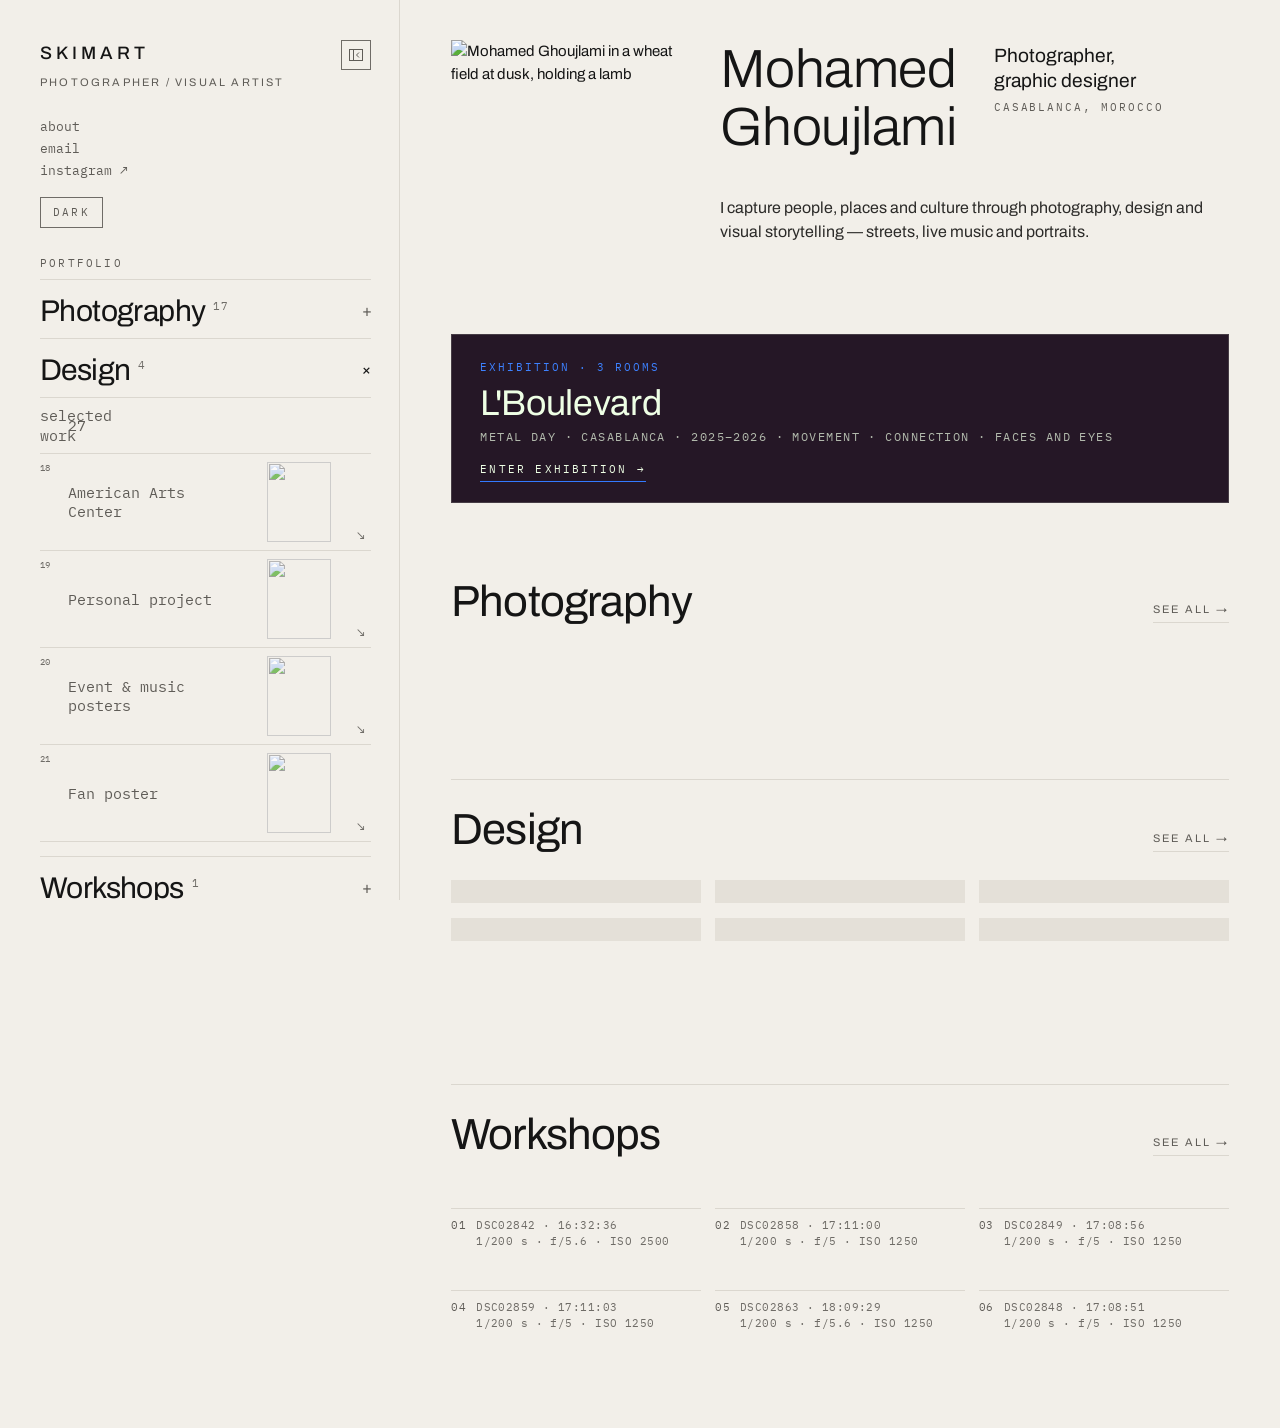
==== commit 7429b940: "Merge commit 'c7c903a' into agy-edits" ====
--- a/index.html
+++ b/index.html
@@ -4,8 +4,15 @@
 <meta charset="utf-8">
 <meta name="viewport" content="width=device-width,initial-scale=1">
 <title>SKIMART — Photographer / Visual Artist</title>
+<link rel="icon" type="image/svg+xml" href="data:image/svg+xml,%3Csvg xmlns='http://www.w3.org/2000/svg' viewBox='0 0 32 32'%3E%3Crect width='32' height='32' fill='%230a0a0a'/%3E%3Ctext x='16' y='22' text-anchor='middle' font-family='sans-serif' font-size='18' font-weight='500' fill='%23efece6'%3ES%3C/text%3E%3C/svg%3E">
+<meta name="description" content="Mohamed Ghoujlami (SKIMART) — Photographer and graphic designer in Casablanca, Morocco. Live music, street photography, portraits, L'Boulevard exhibition, and poster design.">
+<meta property="og:title" content="SKIMART — Mohamed Ghoujlami">
+<meta property="og:description" content="Photographer &amp; graphic designer in Casablanca — live music, street photography, portraits, and poster design.">
+<meta property="og:type" content="website">
+<meta property="og:image" content="assets/boulevard/Movement/images/mov-25-9206.jpg">
+<meta name="twitter:card" content="summary_large_image">
 <script>/* saved choice, else the system setting; in <head> so the page paints in the right theme */
-try{document.documentElement.dataset.theme=localStorage.getItem('skm-theme')||(matchMedia('(prefers-color-scheme: light)').matches?'light':'dark');document.documentElement.dataset.nav=localStorage.getItem('skm-nav')||'';document.documentElement.dataset.view=localStorage.getItem('skm-view')||''}catch(e){}</script>
+try{document.documentElement.dataset.theme=localStorage.getItem('skm-theme')||localStorage.getItem('lbv-theme')||(matchMedia('(prefers-color-scheme: light)').matches?'light':'dark');document.documentElement.dataset.nav=localStorage.getItem('skm-nav')||'';document.documentElement.dataset.view=localStorage.getItem('skm-view')||''}catch(e){}</script>
 <link rel="preconnect" href="https://fonts.googleapis.com">
 <link href="https://fonts.googleapis.com/css2?family=Archivo:wght@300;400;500;600&family=IBM+Plex+Mono:wght@400;500&display=swap" rel="stylesheet">
 <link rel="stylesheet" href="assets/archive/archive.css">
@@ -75,11 +82,12 @@
   .about>p{max-width:560px;color:var(--soft);margin-bottom:16px}
   .about .photo{max-width:760px;margin:8px 0 28px}.about .photo img{display:block;width:100%;height:auto}
   .about>.big{font-size:clamp(36px,4.6vw,64px);line-height:1;letter-spacing:-.02em;color:var(--ink);margin:0 0 20px}
-  .about .todo{border:1px dashed var(--dim);padding:12px 14px;color:var(--mute);font-size:13px}
   .about dl{display:grid;grid-template-columns:max-content 1fr;gap:10px 28px;max-width:640px;margin-top:32px;padding-top:24px;border-top:1px solid var(--line)}
   .about dt{font-size:11px;letter-spacing:.2em;text-transform:uppercase;color:var(--mute);padding-top:3px}
   .about dd a{border-bottom:1px solid var(--dim)}
   .about dd a:hover{border-color:var(--ink)}
+  .copy{margin-left:10px;padding:2px 8px;border:1px solid var(--line);font:400 10px/1.6 "IBM Plex Mono",monospace;letter-spacing:.14em;text-transform:uppercase;color:var(--mute);vertical-align:1px;transition:color .2s,border-color .2s}
+  .copy:hover{color:var(--ink);border-color:var(--ink)}
   @media (max-width:560px){.about dl{grid-template-columns:1fr;gap:4px}.about dd{margin-bottom:12px}}
 
   .proj h2{font-weight:400;font-size:clamp(28px,3.4vw,44px);letter-spacing:-.01em}
@@ -87,8 +95,18 @@
   /* every photo keeps its own shape, landscape or portrait; rows read left to right like the viewer */
   /* masonry: 1px rows, each figure spans its own height (set in JS) so it sits right under the one above */
   .grid{--g:14px;display:grid;grid-template-columns:repeat(3,1fr);grid-auto-rows:1px;gap:0 var(--g);align-items:start}
+  .grid.small{grid-template-columns:repeat(2,1fr)}
+  .grid.solo{grid-template-columns:minmax(0,560px)}
+  @media (min-width:821px){.grid.lead figure.wide{grid-column:span 2}}
+  .pnav{display:grid;grid-template-columns:1fr 1fr;gap:16px;margin-top:clamp(56px,7vw,96px);padding-top:24px;border-top:1px solid var(--line)}
+  .pnav a{display:grid;gap:4px;min-height:44px;align-content:center;color:var(--mute);transition:color .2s}
+  .pnav a:hover{color:var(--ink)}
+  .pnav .next{grid-column:2;text-align:right;justify-items:end}
+  .pnav small{font-family:"IBM Plex Mono",monospace;font-size:10px;letter-spacing:.18em;text-transform:uppercase;color:var(--dim)}
+  .pnav span{font-size:clamp(18px,2vw,24px);line-height:1.15;color:var(--ink)}
+  @media (max-width:560px){.pnav{grid-template-columns:1fr}.pnav .next{grid-column:1;text-align:left;justify-items:start}}
   .proj{container-type:inline-size}
-  @container (min-width:1500px){.grid{grid-template-columns:repeat(4,1fr)}}
+  @container (min-width:1500px){.grid{grid-template-columns:repeat(4,1fr)}.grid.small{grid-template-columns:repeat(2,1fr)}.grid.solo{grid-template-columns:minmax(0,560px)}}
   .grid figure{margin-bottom:var(--g);overflow:hidden;background:var(--card);outline:1px solid transparent;outline-offset:3px;transition:outline-color .2s,opacity .3s}
   .grid img{display:block;width:100%;height:auto;transition:opacity .5s var(--ease-out),transform .8s var(--ease-out);opacity:0;transform:scale(1.03)}
   .grid img.in{opacity:1;transform:none}
@@ -96,7 +114,7 @@
   .grid:hover figure:not(:hover){opacity:.55}
   .grid figure:hover,.grid figure:focus-visible{outline-color:var(--ink)}
   .cat{font-family:"IBM Plex Mono",monospace;font-weight:400;font-size:clamp(22px,2.4vw,30px);letter-spacing:.04em;margin:64px 0 10px;scroll-margin-top:24px}
-  .hint+.cat{margin-top:8px}
+  .info+.cat{margin-top:8px}
   .cinfo{max-width:620px;color:var(--mute);font-size:14px;margin-bottom:22px}
   .cat+.grid{margin-top:22px}
   .poster img{object-fit:contain;background:var(--card)}
@@ -130,28 +148,29 @@
   body.lbv-on .ex{border-color:var(--acc);color:var(--acc)}
   :root[data-theme="light"] body:not(.lbv-on) .ex{border-color:#1f5fd6;color:#1f5fd6}  /* #3d81ff is 3.2:1 on the light page */
 
-  /* zoom cue on every photo */
+  /* zoom cue on hover/focus (top-right of the image so it never covers captions; hidden by default on touch) */
   [data-zoom]{position:relative;cursor:zoom-in}
-  [data-zoom]::after{content:"⤢";position:absolute;right:10px;bottom:10px;width:30px;height:30px;display:grid;place-items:center;background:rgba(10,10,10,.72);color:#efece6;font-size:15px;opacity:.0;transform:translateY(4px);transition:.25s}
-  [data-zoom]:hover::after,[data-zoom]:focus-visible::after{opacity:1;transform:none}
-  @media (hover:none){[data-zoom]::after{opacity:.85;transform:none}}
-  .hint{display:inline-flex;gap:8px;align-items:center;color:var(--dim);font-size:11px;letter-spacing:.18em;text-transform:uppercase;margin:-14px 0 24px}
-  .hint b{font-weight:400;color:var(--mute);font-size:14px;letter-spacing:0}
-
-  .lb{--ink:#efece6;--mute:#8d8a85;--dim:#878480;color:var(--ink);position:fixed;inset:0;z-index:20;background:rgba(6,6,6,.96);display:none;grid-template-rows:auto 1fr auto;opacity:0;transition:opacity .15s var(--ease-out),display .15s allow-discrete}
+  [data-zoom]::after{content:"⤢";position:absolute;right:10px;top:10px;width:30px;height:30px;display:grid;place-items:center;background:rgba(10,10,10,.72);color:#efece6;font-size:15px;opacity:0;transform:translateY(-4px);transition:.25s;pointer-events:none}
+  @media (hover:hover) and (pointer:fine){[data-zoom]:hover::after{opacity:1;transform:none}}
+  [data-zoom]:focus-visible::after{opacity:1;transform:none}
+
+  .lb{--ink:#efece6;--mute:#8d8a85;--dim:#878480;color:var(--ink);position:fixed;inset:0;z-index:20;background:#060606;display:none;grid-template-rows:auto 1fr auto;opacity:0;transition:opacity .15s var(--ease-out),display .15s allow-discrete}
   .lb.on{display:grid;opacity:1;transition-duration:.2s}
   @starting-style{.lb.on{opacity:0}.lb.on .stage img{transform:scale(.97)}}
-  .lb header{display:flex;justify-content:space-between;align-items:center;padding:16px 20px;font-size:11px;letter-spacing:.2em;text-transform:uppercase;color:var(--mute)}
+  .lb header{display:flex;justify-content:space-between;align-items:center;padding:12px 20px;font-size:11px;letter-spacing:.2em;text-transform:uppercase;color:var(--mute)}
   .lb .stage{position:relative;overflow:hidden;display:grid;place-items:center;cursor:zoom-in}
   .lb .stage.z{cursor:zoom-out}
   .lb .stage img{max-width:calc(100vw - 140px);max-height:calc(100svh - 130px);object-fit:contain;transition:transform .3s var(--ease-out);user-select:none;-webkit-user-drag:none}
   .lb .stage.z img{transition:none}
-  .lb .nav{position:absolute;top:50%;transform:translateY(-50%);width:52px;height:72px;font-size:26px;color:var(--mute);z-index:2}
+  .lb .nav{position:absolute;top:50%;transform:translateY(-50%);width:52px;height:72px;display:grid;place-items:center;font-size:26px;color:var(--mute);z-index:2}
+  .lb .nav[hidden]{display:none}
   .lb .nav:hover{color:var(--ink)}
   .lb .prev{left:8px}.lb .next{right:8px}
-  .lb .x{font-size:22px;color:var(--ink);width:40px;height:40px}
-  .lb footer{padding:12px 20px 18px;text-align:center;font:400 11px/1.5 "IBM Plex Mono",monospace;letter-spacing:.08em;color:var(--dim)}
-  @media (max-width:820px){.lb .stage img{max-width:100vw;max-height:calc(100svh - 120px)}.lb .nav{display:none}}
+  .lb .x{display:grid;place-items:center;font-size:22px;color:var(--ink);width:44px;height:44px}
+  .lb footer{display:flex;flex-wrap:wrap;justify-content:center;align-items:baseline;gap:4px 12px;padding:12px 20px 18px;text-align:center;font:400 11px/1.5 "IBM Plex Mono",monospace;letter-spacing:.08em;color:var(--dim)}
+  #lb-from{color:var(--ink);border-bottom:1px solid var(--mute);padding-bottom:1px;white-space:nowrap}
+  #lb-from:hover{border-color:var(--ink)}
+  @media (max-width:820px){.lb .stage img{max-width:100vw;max-height:calc(100svh - 120px)}.lb .nav{width:44px;height:44px;font-size:18px;color:var(--ink);background:rgba(6,6,6,.68);border:1px solid rgba(239,236,230,.18)}}
 
   .burger{display:none}
   /* collapse: the side menu folds to a strip; its button is bordered like the light/dark one */
@@ -163,31 +182,40 @@
   .wh{margin:0 0 10px;font:400 11px/1 "IBM Plex Mono",monospace;letter-spacing:.2em;text-transform:uppercase;color:var(--mute)}
   /* minimised: a strip of every project's photo with its name in small type underneath */
   @media (min-width:821px){
-    :root[data-nav="fold"] aside{width:144px;padding:40px 16px 32px}
-    :root[data-nav="fold"] .top{justify-content:center;margin-bottom:20px}
-    :root[data-nav="fold"] :is(.top>div,.meta,.wh,.tog .n,.ex,.go){display:none}
+    :root[data-nav="fold"] aside{width:144px;padding:28px 14px 32px}
+    :root[data-nav="fold"] .top{flex-direction:column;align-items:center;gap:12px;margin-bottom:20px}
+    :root[data-nav="fold"] .logo{font-size:12px;letter-spacing:.16em}
+    :root[data-nav="fold"] :is(.tagline,.meta,.wh,.tog .n,.ex,.go){display:none}
     /* the strip is labelled by genre (photography, street, music…), not by project */
     :root[data-nav="fold"] .tog{display:flex;justify-content:space-between;align-items:center;padding:14px 0 4px;font:400 11px/1.3 "IBM Plex Mono",monospace;letter-spacing:.14em;text-transform:uppercase;color:var(--ink)}
     :root[data-nav="fold"] .gsec>.tog{padding:10px 0 4px;font-size:10px;color:var(--mute)}
     :root[data-nav="fold"] .sec{border:0}
     :root[data-nav="fold"] .list ul{padding:0}
-    :root[data-nav="fold"] .list a{grid-template-columns:1fr;gap:2px;padding:6px 0}
-    :root[data-nav="fold"] .list a .nm{position:absolute;width:1px;height:1px;overflow:hidden;clip-path:inset(50%)}
-    :root[data-nav="fold"] .list a .th{width:96px}
+    :root[data-nav="fold"] .list a{grid-template-columns:1fr;gap:4px;padding:8px 0}
+    :root[data-nav="fold"] .list a .no{order:1}
+    :root[data-nav="fold"] .list a .th{order:2;width:100%;height:56px;justify-self:start}
+    :root[data-nav="fold"] .list a.pst .th{width:56px;height:70px;justify-self:start}
+    :root[data-nav="fold"] .list a .nm{order:3;font-size:10px;line-height:1.25}
     :root[data-nav="fold"] .fold .ch{transform:scaleX(-1)}
     :root[data-nav="fold"] main{margin-left:144px}
   }
 
   @media (max-width:820px){
-    aside{position:sticky;top:0;width:auto;height:auto;max-height:100svh;padding:16px 16px 0;background:var(--bg);border-right:0;border-bottom:1px solid var(--line);z-index:5}
-    .top{display:flex;justify-content:space-between;align-items:center;padding-bottom:14px}
-    .burger{display:block;font-size:12px;letter-spacing:.22em}
+    aside{position:sticky;top:0;width:auto;height:auto;max-height:100svh;padding:6px 16px 0;background:var(--bg);border-right:0;border-bottom:1px solid var(--line);z-index:5}
+    aside.menu{position:fixed;inset:0;height:100svh;max-height:none;overflow-y:auto;border-bottom:0;z-index:15}
+    .top{display:flex;justify-content:space-between;align-items:center;padding-bottom:6px}
+    .logo{min-height:44px;display:inline-flex;align-items:center}
+    .burger{display:inline-flex;align-items:center;min-height:44px;padding:0 0 0 16px;font-size:12px;letter-spacing:.22em}
     .fold{display:none}
-    .top{align-items:center}
     .tagline{display:none}
     .navbody{display:none}
-    aside.menu .navbody{display:block;padding-bottom:16px}
+    aside.menu .navbody{display:block;padding-bottom:32px}
     .meta{margin:4px 0 16px}
+    .meta a,.meta #theme{min-height:44px;display:inline-flex;align-items:center}
+    .vt button{min-height:44px;padding:10px 16px}
+    .sel .all{min-height:44px;display:inline-flex;align-items:center}
+    .about dd a{min-height:44px;display:inline-flex;align-items:center;border-bottom:0;text-decoration:underline;text-underline-offset:4px}
+    .copy{min-height:44px;padding:0 12px;display:inline-flex;align-items:center}
     main{margin:0;padding:24px 16px 64px;min-height:0}
     /* the exhibition fills exactly what the menu bar leaves, so only the frame scrolls */
     body.lbv-on{display:flex;flex-direction:column;height:100svh}
@@ -195,17 +223,28 @@
     .lbv{flex:1;display:flex;flex-direction:column}
     .lbv iframe{height:auto;flex:1}
     .grid{grid-template-columns:1fr 1fr;--g:10px}
+    .grid.solo{grid-template-columns:1fr}
     .cat{scroll-margin-top:84px}
     .grid figcaption{font-size:10px;letter-spacing:0;gap:6px}
   }
-  /* home: a preview of each section */
-  .intro{display:grid;grid-template-columns:clamp(160px,20vw,270px) 1fr 1fr;gap:clamp(24px,3vw,40px);align-items:start;margin-bottom:clamp(72px,10vw,140px)}
+  /* home: intro, featured L'Boulevard exhibition strip, and a preview of each section */
+  .intro{display:grid;grid-template-columns:clamp(160px,18vw,240px) minmax(0,1fr) minmax(0,1fr);gap:14px clamp(24px,3vw,40px);align-items:start;margin-bottom:clamp(40px,5vw,64px)}
   .intro img{display:block;width:100%;aspect-ratio:1;object-fit:cover;grid-row:span 2}
-  .intro .name{font-weight:300;font-size:clamp(40px,4.4vw,64px);line-height:1.12;letter-spacing:-.01em}
-  .intro .roles{font-size:clamp(18px,1.6vw,22px);line-height:1.3;padding-top:6px}
-  .intro .roles small{display:block;font-size:13px;color:var(--soft);margin:4px 0 8px}
-  .intro .bio{grid-column:2/-1;max-width:60ch;font-size:clamp(16px,1.3vw,19px);line-height:1.5;color:var(--soft)}
-  @media (max-width:900px){.intro{grid-template-columns:clamp(120px,30vw,200px) 1fr}.intro img{grid-row:auto}.intro .roles,.intro .bio{grid-column:1/-1}}
+  .intro .name{font-weight:300;font-size:clamp(36px,4.2vw,60px);line-height:1.08;letter-spacing:-.01em}
+  .intro .roles{font-size:clamp(17px,1.5vw,21px);line-height:1.3;padding-top:4px}
+  .intro .roles small{display:block;margin-top:6px;font-family:"IBM Plex Mono",monospace;font-size:11px;letter-spacing:.18em;text-transform:uppercase;color:var(--mute)}
+  .intro .bio{grid-column:2/-1;max-width:58ch;font-size:clamp(15px,1.25vw,18px);line-height:1.5;color:var(--soft)}
+  @media (max-width:1100px){.intro{grid-template-columns:clamp(140px,22vw,200px) minmax(0,1fr)}.intro img{grid-row:span 3}.intro .roles,.intro .bio{grid-column:2}}
+  @media (max-width:560px){.intro{grid-template-columns:112px minmax(0,1fr);gap:14px 18px}.intro img{grid-row:auto}.intro .roles,.intro .bio{grid-column:1/-1}}
+  .lbv-feat{display:grid;grid-template-columns:minmax(0,1fr) auto;gap:20px 28px;align-items:center;padding:20px clamp(18px,2.4vw,28px);margin-bottom:clamp(48px,6vw,84px);background:#251726;color:#eeffe5;border:1px solid rgba(238,255,229,.16);transition:border-color .2s}
+  .lbv-feat:hover,.lbv-feat:focus-visible{border-color:#337aff}
+  .lbv-feat .k{font-size:11px;letter-spacing:.18em;text-transform:uppercase;color:#3d81ff}
+  .lbv-feat h2{font-weight:400;font-size:clamp(26px,2.8vw,38px);line-height:1.05;letter-spacing:-.01em;margin:6px 0}
+  .lbv-feat .meta-line{font-size:12px;letter-spacing:.12em;text-transform:uppercase;color:rgba(238,255,229,.7)}
+  .lbv-feat .cta{display:inline-block;margin-top:14px;font-size:11px;letter-spacing:.2em;text-transform:uppercase;color:#eeffe5;border-bottom:1px solid #337aff;padding-bottom:3px}
+  .lbv-feat .prints{display:flex;align-items:flex-end;gap:10px}
+  .lbv-feat .prints img{display:block;height:clamp(84px,9vw,124px);width:auto;box-shadow:0 12px 24px -10px rgba(8,4,9,.75)}
+  @media (max-width:960px){.lbv-feat{grid-template-columns:1fr}.lbv-feat .prints img{height:clamp(76px,18vw,112px)}}
   .sel{margin-top:clamp(72px,10vw,140px);padding-top:28px;border-top:1px solid var(--line)}
   .home .sel:first-of-type{margin-top:0;padding-top:0;border-top:0}
   .sel-head{display:flex;flex-wrap:wrap;align-items:end;justify-content:space-between;gap:12px;margin-bottom:28px}
@@ -233,7 +272,7 @@
   </div>
   <div class="navbody" id="navbody">
     <nav class="meta mono" aria-label="About">
-      <a href="#about">about</a><a href="https://www.instagram.com/_skimart_/">instagram ↗</a>
+      <a href="#about">about</a><a href="mailto:ghoujlamimohamed@gmail.com">email</a><a href="https://www.instagram.com/_skimart_/">instagram ↗</a>
       <button id="theme" type="button"></button>
     </nav>
     <h2 class="wh" id="wh">Portfolio</h2>
@@ -256,7 +295,7 @@
 // Selected work per section, in order: its home preview and its page (#photography, #design, #workshops); tools/pages.html
 // edits it. Photography: photos ticked "featured" in tools/tag.html follow, else each page's menu photo stands in.
 // Design / Workshops: empty means every image, one per project before a second from any.
-const SELECTED = {"photography": ["x369338_339662", "jazz-0037-2", "mkan-sansi-0234", "gnawa-1187", "augmented-cube-9452", "megaran-nanofunk-0128", "foton-opening-0023", "x385030_955491", "majid-bekkas-0203", "jazz-8843", "jazz-8933", "x19901_61074", "x449771_372156", "x334930_867208", "x774752_688224", "x514453_36871", "x883002_833465", "foton-opening-0300", "foton-opening-0156", "foton-opening-0405", "augmented-cube-9601", "soualem-9223", "x411481_68888", "foton-opening-0038", "foton-opening-0051", "soualem-9330", "soualem-0046", "majid-bekkas-0227"], "design": ["x815196_567852", "x913199_406854", "x568923_892960", "x604084_219457", "x190932_899304", "x270757_649230", "x905172_741900", "x609322_253534", "x109724_353827", "x276823_230940", "x118493_85813", "x980645_442674", "x885431_556498", "x99638_123460", "x920834_698237", "x392680_933255", "x416801_359515", "x542415_54580", "x611198_115804", "x799846_204911", "x498923_828204", "x706985_590407", "x16309_49896", "x341207_892313", "x569067_495874", "x560715_265379", "x91009_432688"], "workshops": []};
+const SELECTED = {"photography": ["augmented-cube-9452", "jazz-0037-2", "gnawa-1187", "mkan-sansi-0234", "megaran-nanofunk-0128", "foton-opening-0023", "x385030_955491", "majid-bekkas-0203", "jazz-8843", "jazz-8933", "x369338_339662", "x19901_61074", "x449771_372156", "x334930_867208", "x774752_688224", "x514453_36871", "x883002_833465", "foton-opening-0300", "foton-opening-0156", "foton-opening-0405", "augmented-cube-9601", "soualem-9223", "x411481_68888", "foton-opening-0038", "foton-opening-0051", "soualem-9330", "soualem-0046", "majid-bekkas-0227"], "design": ["x815196_567852", "x913199_406854", "x568923_892960", "x604084_219457", "x190932_899304", "x270757_649230", "x905172_741900", "x609322_253534", "x109724_353827", "x276823_230940", "x118493_85813", "x980645_442674", "x885431_556498", "x99638_123460", "x920834_698237", "x392680_933255", "x416801_359515", "x542415_54580", "x611198_115804", "x799846_204911", "x498923_828204", "x706985_590407", "x16309_49896", "x341207_892313", "x569067_495874", "x560715_265379", "x91009_432688"], "workshops": []};
 const WORK = [
   {id:'photography', name:'Photography', projects:[
     {id:'boulevard', group:'Music', name:"L'Boulevard", th:'boulevard', info:'Three rooms · each opens in its own style', boulevard:true,
@@ -264,7 +303,7 @@
     {id:'jazz', group:'Music', name:'Jazz', th:'jazz-0037-2', info:'American Arts Center · 16.05.2025', imgs:["jazz-0037-2", "jazz-8843", "jazz-8933", "jazz-8859", "jazz-0005", "jazz-0032", "jazz-8819", "x212203_272216", "x419019_144295", "x100262_436316", "x779934_841075", "x171283_202206", "x924209_35169", "x86830_191438", "x598080_647526", "jazz-8801", "jazz-8800", "jazz-0053", "jazz-0054", "jazz-0076", "jazz-0011-2"]},
     {id:'augmented-cube', group:'Music', name:'Augmented Cube', th:'augmented-cube-9433-2', info:'American Arts Center · 30.05.2025', imgs:["augmented-cube-9433", "augmented-cube-9452", "augmented-cube-9453", "augmented-cube-9601", "augmented-cube-9640", "augmented-cube-9641"]},
     {id:'majid-bekkas', group:'Music', name:'Majid Bekkas', th:'majid-bekkas-0203', info:'American Arts Center · 11.04.2026', imgs:["majid-bekkas-0077", "majid-bekkas-0203", "majid-bekkas-0184", "majid-bekkas-0230", "majid-bekkas-0187", "majid-bekkas-0235", "majid-bekkas-0227", "majid-bekkas-0225"]},
-    {id:'summer-sessions', group:'Music', name:'Summer Sessions', th:'x19901_61074', info:'liquid.bridge · Seamens Club Casablanca · 22.08.2026', imgs:["x627811_787172", "x212123_298179", "x429051_116215", "x19901_61074", "x598590_156911", "x501188_613690", "x227090_463441", "x316163_761898", "x823059_615258", "x613504_703056", "x609377_644968", "x980983_323513", "x562246_550939", "x996677_378388", "x520530_220013", "x241472_359800", "x738420_540762"]},
+    {id:'summer-sessions', group:'Music', name:'Summer Sessions', th:'x19901_61074', info:"liquid.bridge · Seamen's Club Casablanca · 22.08.2026", imgs:["x627811_787172", "x212123_298179", "x429051_116215", "x19901_61074", "x598590_156911", "x501188_613690", "x227090_463441", "x316163_761898", "x823059_615258", "x613504_703056", "x609377_644968", "x980983_323513", "x562246_550939", "x996677_378388", "x520530_220013", "x241472_359800", "x738420_540762"]},
     {id:'megaran-nanofunk', group:'Music', name:'Mega Ran & Nanofunk', th:'megaran-nanofunk-0006', info:'American Arts Center · 02.05.2026', imgs:["megaran-nanofunk-0006", "megaran-nanofunk-0055", "megaran-nanofunk-0097", "megaran-nanofunk-0124", "megaran-nanofunk-0128", "megaran-nanofunk-0129"]},
     {id:'gnawa', group:'Music', name:'Qamoum', th:'gnawa-1165-3', info:'American Arts Center · 16.03.2025', imgs:["gnawa-1165", "gnawa-1166", "gnawa-1187", "gnawa-1259", "gnawa-1277", "gnawa-1359"]},
     {id:'nanofunk', group:'Music', name:'Nanofunk', th:'nanofunk-0003', info:'American Arts Center · 28.07.2025', imgs:["x369338_339662", "x212033_187187", "x374118_196552", "x310513_96852"]},
@@ -279,9 +318,9 @@
     {id:'foton-opening', group:'Cocktail Station', name:'Foton Opening', th:'foton-opening-0057', info:'22.10.2026', imgs:["foton-opening-0023", "foton-opening-0024", "foton-opening-0035", "foton-opening-0038", "foton-opening-0041", "foton-opening-0051", "foton-opening-0057", "foton-opening-0069", "foton-opening-0073", "foton-opening-0144", "foton-opening-0440", "foton-opening-0152", "foton-opening-0156", "foton-opening-0159", "foton-opening-0161", "foton-opening-0164", "foton-opening-0173", "foton-opening-0174", "foton-opening-0177", "foton-opening-0199", "foton-opening-0217", "foton-opening-0253", "foton-opening-0255", "foton-opening-0256", "foton-opening-0274", "foton-opening-0275", "foton-opening-0300", "foton-opening-0304", "foton-opening-0375", "foton-opening-0380", "foton-opening-0405", "foton-opening-0409"]},
   ]},
   {id:'design', name:'Design', projects:[
-    {id:'aac', th:'design-aac', name:'American Art Center', info:'Poster design', poster:true, imgs:['x815196_567852','x190932_899304','x905172_741900','x913199_406854','x276823_230940','x980645_442674','x885431_556498']},
+    {id:'aac', th:'design-aac', name:'American Arts Center', info:'Poster design', poster:true, imgs:['x815196_567852','x190932_899304','x905172_741900','x913199_406854','x276823_230940','x980645_442674','x885431_556498']},
     {id:'personal', th:'design-personal', name:'Personal project', info:'Poster design · C-01 – C-04', poster:true, cats:[
-      {name:'C-01', info:'Some of my personal project that explores Medieval, Gothic, Renaissance, and Oriental aesthetics and methodology.', imgs:['x609322_253534','x270757_649230','x746891_663120','x109724_353827','x118493_85813','x631743_861109']},
+      {name:'C-01', info:'Personal projects exploring Medieval, Gothic, Renaissance, and Oriental aesthetics and methodology.', imgs:['x609322_253534','x270757_649230','x746891_663120','x109724_353827','x118493_85813','x631743_861109']},
       {name:'C-02', info:'', imgs:['x99638_123460','x920834_698237','x392680_933255','x416801_359515']},
       {name:'C-03', info:'', imgs:['x542415_54580','x611198_115804','x799846_204911','x498923_828204','x706985_590407','x16309_49896','x341207_892313']},
       {name:'C-04', info:'', imgs:['x345557_230798','x569067_495874','x560715_265379','x216139_42263','x527500_851389','x627351_372270','x91009_432688','x637025_367152','x708231_215066','x73419_897462','x757374_212963','x349515_978978']}]},
@@ -289,14 +328,14 @@
     {id:'fan', th:'design-fan', name:'Fan poster', info:"I'm not a human", poster:true, imgs:['x604559_348740','x604084_219457']},
   ]},
   {id:'workshops', name:'Workshops', projects:[
-    {id:'poster-making', name:'Poster Making', info:'American Art Center · 13.02.2026', imgs:['x445340_902249','x750391_208495','x463316_135014','x608178_340387','x966483_675540','x378905_706440','x159531_109084','x576486_848455','x590370_229934','x657530_129159','x870785_903164','x441912_785005','x604999_281541','x823397_694830','x981258_215238','x848905_789179']},
+    {id:'poster-making', name:'Poster Making', info:'American Arts Center · 13.02.2026', imgs:['x445340_902249','x750391_208495','x463316_135014','x608178_340387','x966483_675540','x378905_706440','x159531_109084','x576486_848455','x590370_229934','x657530_129159','x870785_903164','x441912_785005','x604999_281541','x823397_694830','x981258_215238','x848905_789179']},
   ]},
 ];
 
 const nav = document.getElementById('work'), view = document.getElementById('view');
 let no = 0;
 const row = (name, th, extra = '') => `<span class="no">${String(++no).padStart(2, '0')}</span><span class="nm">${name}${extra}</span><img class="th" src="assets/home/t/${th}.jpg" alt="" loading="lazy"><span class="go" aria-hidden="true">↘</span>`;
-const item = (s, p) => `<li><a href="#${s.id}/${p.id}" title="${p.name}"${p.poster ? ' class="pst"' : p.boulevard ? ' class="glink"' : ''}>${row(p.name.toLowerCase(), p.th || (p.imgs || p.cats[0].imgs)[0], p.boulevard ? '<span class="ex mono">exhibition</span>' : '')}</a></li>`;
+const item = (s, p) => `<li><a href="#${s.id}/${p.id}" title="${p.name}"${p.poster ? ' class="pst"' : p.boulevard ? ' class="glink"' : ''}>${row(p.name, p.th || (p.imgs || p.cats[0].imgs)[0], p.boulevard ? '<span class="ex mono">exhibition</span>' : '')}</a></li>`;
 const toggle = (id, label, n, cls) => `<button class="tog ${cls}" aria-expanded="false" aria-controls="${id}"><span>${label}<span class="n mono">${n}</span></span><span class="pm" aria-hidden="true">+</span></button>`;
 const ARCHIVE_IN_MENU = false;  // the archive still works at #photography/archive; true puts its row back in the menu
 nav.innerHTML = WORK.map(s => {
@@ -309,7 +348,7 @@
   // every section opens on its selected work; the archive row (photography) is off for now
   const arch = `<li><a class="selw" href="#${s.id}"><span>selected work</span><span class="n"></span></a></li>`
     + (ARCHIVE_IN_MENU && s.id === 'photography' ? '<li><a class="arch" href="#photography/archive"><span>archive · all photos</span><span class="n"></span></a></li>' : '');
-  return `<div class="sec" data-sec="${s.id}">${toggle('l-' + s.id, s.name, groups[0] ? groups.length : s.projects.length, 'sbtn')}
+  return `<div class="sec" data-sec="${s.id}">${toggle('l-' + s.id, s.name, s.projects.length, 'sbtn')}
     <div class="list" id="l-${s.id}"><div><ul class="mono">${arch}${body}</ul></div></div></div>`;
 }).join('');
 
@@ -320,12 +359,17 @@
 const fold = document.getElementById('fold');
 const foldLabel = () => { const f = root.dataset.nav === 'fold'; fold.setAttribute('aria-expanded', !f); fold.setAttribute('aria-label', f ? 'Open menu' : 'Collapse menu'); };
 fold.onclick = () => { root.dataset.nav = root.dataset.nav === 'fold' ? '' : 'fold'; try { localStorage.setItem('skm-nav', root.dataset.nav); } catch (e) {} foldLabel(); };
-document.querySelector('.burger').onclick = e => {
-  const m = document.getElementById('side').classList.toggle('menu'); e.target.setAttribute('aria-expanded', m);
+const burger = document.querySelector('.burger');
+const setMenu = open => { document.getElementById('side').classList.toggle('menu', open); burger.setAttribute('aria-expanded', open); burger.textContent = open ? 'CLOSE' : 'MENU'; };
+burger.onclick = () => setMenu(!document.getElementById('side').classList.contains('menu'));
+
+const cap = (i, cam) => `<figcaption><span class="no">${String(i + 1).padStart(2, '0')}</span><span class="cam">${(cam || '').replace(/^(.+? · .+?) · /, '$1<br>')}</span></figcaption>`;
+const grid = (p, imgs, lead = false) => `<div class="grid${p.poster ? ' poster' : ''}${imgs.length === 1 ? ' solo' : imgs.length <= 4 ? ' small' : ''}${lead && !p.poster && imgs.length >= 5 ? ' lead' : ''}">${imgs.map((f, i) => `<figure data-zoom data-cam="${LABELS[f] || ''}" tabindex="0" role="button" aria-label="Enlarge ${p.poster ? 'poster' : 'photo'} ${i + 1}"><img src="${F(f)}" alt="${p.name}, ${p.poster ? 'poster' : 'photo'} ${i + 1}" loading="lazy">${p.poster ? '' : cap(i, LABELS[f])}</figure>`).join('')}</div>`;
+const pnav = (sec, p) => {
+  const i = sec.projects.indexOf(p), prev = sec.projects[i - 1], next = sec.projects[i + 1];
+  if (!prev && !next) return '';
+  return `<nav class="pnav" aria-label="More in ${sec.name}">${prev ? `<a class="prev" href="#${sec.id}/${prev.id}"><small>← previous</small><span>${prev.name}</span></a>` : ''}${next ? `<a class="next" href="#${sec.id}/${next.id}"><small>next →</small><span>${next.name}</span></a>` : ''}</nav>`;
 };
-
-const cap = (i, cam) => `<figcaption><span class="no">${String(i + 1).padStart(2, '0')}</span><span class="cam">${(cam || '').replace(/^(.+? · .+?) · /, '$1<br>')}</span></figcaption>`;
-const grid = (p, imgs) => `<div class="grid ${p.poster ? 'poster' : ''}">${imgs.map((f, i) => `<figure data-zoom data-cam="${LABELS[f] || ''}" tabindex="0" role="button" aria-label="Enlarge ${p.poster ? 'poster' : 'photo'} ${i + 1}"><img src="${F(f)}" alt="${p.name}, ${p.poster ? 'poster' : 'photo'} ${i + 1}" loading="lazy">${p.poster ? '' : cap(i, LABELS[f])}</figure>`).join('')}</div>`;
 // each figure spans as many 1px rows as it is tall (+ the gap); re-run whenever a photo loads or the column width changes
 // a deep link (#design/personal/c-02) is re-scrolled as the photos above it get their height, until the visitor scrolls themselves
 let goTo = null; ['wheel', 'touchstart', 'keydown'].forEach(t => addEventListener(t, () => goTo = null, {passive: true}));
@@ -335,11 +379,16 @@
 const VT = '<div class="vt mono" role="group" aria-label="Layout"><button type="button" data-v="">grid</button><button type="button" data-v="list">list</button></div>';
 const vtSync = () => view.querySelectorAll('.vt button').forEach(b => b.setAttribute('aria-pressed', b.dataset.v === (root.dataset.view || '')));
 view.addEventListener('click', e => {
+  const cp = e.target.closest('.copy[data-copy]');
+  if (cp) { navigator.clipboard?.writeText(cp.dataset.copy).then(() => { cp.textContent = 'copied'; setTimeout(() => cp.textContent = 'copy', 1800); }).catch(() => {}); return; }
   const b = e.target.closest('.vt button'); if (!b || b.dataset.v === (root.dataset.view || '')) return;
   root.dataset.view = b.dataset.v; try { localStorage.setItem('skm-view', b.dataset.v); } catch (err) {} vtSync();
   view.querySelectorAll('.grid').forEach(g => g.animate({opacity: [0, 1]}, {duration: 200, easing: 'cubic-bezier(0.23, 1, 0.32, 1)'}));  // the layout swap would jump
 });
-const settle = () => { vtSync(); view.querySelectorAll('img').forEach(i => i.complete ? i.classList.add('in') : i.onload = () => i.classList.add('in'));
+const settle = () => { vtSync(); view.querySelectorAll('img').forEach(i => {
+    const done = () => { i.classList.add('in'); const f = i.closest('.grid.lead figure:first-child'); if (f && i.naturalWidth > i.naturalHeight * 1.1) f.classList.add('wide'); };
+    i.complete ? done() : i.onload = done;
+  });
   mason.disconnect(); view.querySelectorAll('.grid figure').forEach(f => mason.observe(f)); };
 const archive = () => import('./assets/archive/archive.js');
 // the selection: photos ticked "featured" in tools/tag.html; until some are, each photography page's menu photo.
@@ -382,55 +431,68 @@
 
 function render(){
   const [path, query = ''] = location.hash.slice(1).split('?'), [sid, pid, room] = path.split('/');
+  const wasLbv = document.body.classList.contains('lbv-on');
   document.body.classList.remove('lbv-on');
+  if (wasLbv) { try { root.dataset.nav = localStorage.getItem('skm-nav') || ''; } catch (err) {} foldLabel(); }
   document.querySelectorAll('aside a[aria-current]').forEach(a => a.removeAttribute('aria-current'));
   const sec = WORK.find(s => s.id === sid), p = sec && sec.projects.find(x => x.id === pid);
   if (sid === 'about') {
+    document.title = 'About — SKIMART';
     document.querySelector('.meta a[href="#about"]').setAttribute('aria-current', 'page');
     view.innerHTML = `<section class="proj about"><h2>About</h2><p class="info">Photographer / Visual Artist · Casablanca, Morocco</p>
       <div class="photo" data-zoom tabindex="0" role="button" aria-label="Enlarge photo"><img src="${F('soualem-0002-2')}" alt="Wheat field at dusk in Soualem, a clump of trees on the horizon under a blue sky and a low bank of cloud"></div>
       <p class="big">Real moments.<br>Visual stories.</p>
-      <p>I'm Mohamed Ghoujlami, aka SKIMART. I capture people, places and culture through photography, design and visual storytelling.</p>
-      <p class="todo">Placeholder: your longer story goes here (how you started, what you look for in a picture). Send the text and it replaces this line.</p>
+      <p>I'm Mohamed Ghoujlami, aka SKIMART — a photographer and graphic designer based in Casablanca.</p>
+      <p>My work focuses on live music, portraits, and street photography across cultural spaces like the American Arts Center and L'Boulevard Metal Day, alongside poster design and visual workshops.</p>
       <dl><dt>Photography</dt><dd>Live music, portraits, street photography, cultural documentation</dd>
       <dt>Graphic design</dt><dd>Posters, visual identities, editorial compositions</dd>
-      <dt>Contact</dt><dd><a href="mailto:ghoujlamimohamed@gmail.com">ghoujlamimohamed@gmail.com</a><br><a href="https://www.instagram.com/_skimart_/">@_skimart_ on Instagram ↗</a></dd></dl></section>`;
-    document.getElementById('side').classList.remove('menu');
+      <dt>Selected venues</dt><dd>L'Boulevard Festival, American Arts Center, Cocktail Station, liquid.bridge</dd>
+      <dt>Available for</dt><dd>Live music, portraits, street &amp; cultural events, poster design — Casablanca &amp; travel</dd>
+      <dt>Contact</dt><dd><a href="mailto:ghoujlamimohamed@gmail.com">ghoujlamimohamed@gmail.com</a><button class="copy" type="button" data-copy="ghoujlamimohamed@gmail.com">copy</button><br><a href="https://www.instagram.com/_skimart_/">@_skimart_ on Instagram ↗</a></dd></dl></section>`;
+    setMenu(false);
   } else if (sid === 'photography' && pid === 'archive') {
+    document.title = 'Archive — SKIMART';
     nav.querySelectorAll('.open').forEach(el => setOpen(el, false)); openSec(sid);
     nav.querySelector('.arch')?.setAttribute('aria-current', 'page');
     if (!view.querySelector('.archive')) view.innerHTML = '<section class="proj archive"><h2>Archive</h2></section>';
     archive().then(m => m.showArchive(view, query, WORK, settle, VT));
-    document.getElementById('side').classList.remove('menu');
+    setMenu(false);
   } else if (sec && !pid) {
+    document.title = `${sec.name} — SKIMART`;
     // a whole section: photography's selection, or every design / workshop image; the home page shows the first few
     nav.querySelectorAll('.open').forEach(el => setOpen(el, false)); openSec(sid);
     nav.querySelector(`[data-sec="${sid}"] .selw`).setAttribute('aria-current', 'page');
     const posters = sec.projects.every(q => q.poster);
-    view.innerHTML = `<section class="proj"><h2>${sec.name}</h2><p class="info">${sid === 'photography' ? 'Selected work' : sec.projects.map(q => q.name).join(' · ')}</p><div class="tools"><p class="hint"><b>⤢</b> click any ${posters ? 'poster' : 'photo'} to enlarge</p>${posters ? '' : VT}</div><div class="grid${posters ? ' poster' : ''}"></div></section>`;
+    view.innerHTML = `<section class="proj"><h2>${sec.name}</h2><p class="info">${sid === 'photography' ? 'Selected work' : sec.projects.map(q => q.name).join(' · ')}</p>${posters ? '' : `<div class="tools">${VT}</div>`}<div class="grid${posters ? ' poster' : ''}"></div></section>`;
     preview(view.querySelector('.grid'), sid);
-    document.getElementById('side').classList.remove('menu');
+    setMenu(false);
   } else if (!p) {
+    document.title = 'SKIMART — Photographer / Visual Artist';
     view.innerHTML = `<section class="home"><h1 class="vh">SKIMART · Photographer / Visual Artist</h1>
-      <div class="intro"><img src="${F('me')}" alt="Mohamed Ghoujlami in a wheat field at dusk, holding a lamb"><p class="name">Mohamed<br>Ghoujlami</p><p class="roles">Photographer, graphic&nbsp;designer<small>Who takes photos of the streets, live music events, and portraits</small></p><p class="bio">I'm Mohamed Ghoujlami, aka SKIMART, based in Casablanca, Morocco. I capture people, places and culture through photography, design and visual storytelling.</p></div>
+      <div class="intro"><img src="${F('me')}" alt="Mohamed Ghoujlami in a wheat field at dusk, holding a lamb"><p class="name">Mohamed<br>Ghoujlami</p><p class="roles">Photographer, graphic&nbsp;designer<small>Casablanca, Morocco</small></p><p class="bio">I capture people, places and culture through photography, design and visual storytelling — streets, live music and portraits.</p></div>
+      <a class="lbv-feat" href="#photography/boulevard"><div><span class="k mono">Exhibition · 3 rooms</span><h2>L'Boulevard</h2><p class="meta-line mono">Metal Day · Casablanca · 2025–2026 · Movement · Connection · Faces and Eyes</p><span class="cta mono">enter exhibition →</span></div><div class="prints" aria-hidden="true"><img src="${LBV}Movement/images/mov-25-9206.jpg" alt=""><img src="${LBV}Band/images/frame-03.jpg" alt=""><img src="${LBV}Faces/images/fac-25-9304.jpg" alt=""></div></a>
       ${WORK.map(x => `<section class="sel" data-for="${x.id}" aria-labelledby="sel-${x.id}"><div class="sel-head"><h2 id="sel-${x.id}"><a href="#${x.id}">${x.name}</a></h2><a class="all" href="#${x.id}">see all →</a></div><div class="grid pre${x.projects.every(q => q.poster) ? ' poster' : ''}"></div></section>`).join('')}</section>`;
     spyAt = null; view.querySelectorAll('.sel').forEach(x => preview(x.querySelector('.grid'), x.dataset.for, 6));
     if (sid) openSec(sid);
+    setMenu(false);
   } else {
+    document.title = `${p.name} — SKIMART`;
     nav.querySelectorAll('.open').forEach(el => setOpen(el, false));  // only the open project's section and group stay unfolded
     openSec(sid);
     const cur = nav.querySelector(`a[href="#${sid}/${pid}"]`); cur.setAttribute('aria-current', 'page');
     const g = cur.closest('.gsec'); if (g && g.querySelector(':scope>.tog')) setOpen(g, true);
     if (p.boulevard) {
       document.body.classList.add('lbv-on');
+      // auto-fold desktop sidebar so the exhibition gets the full gallery wall; manual fold still works
+      root.dataset.nav = 'fold'; foldLabel();
       // same rule as the exhibition's theme.js, so the frame and the portfolio agree before it loads
-      try { document.body.dataset.lbv = localStorage.getItem('lbv-theme') || (matchMedia('(prefers-color-scheme: light)').matches ? 'light' : 'dark'); } catch (err) {}
+      try { document.body.dataset.lbv = localStorage.getItem('lbv-theme') || localStorage.getItem('skm-theme') || (matchMedia('(prefers-color-scheme: light)').matches ? 'light' : 'dark'); } catch (err) {}
     }
     view.innerHTML = p.boulevard
       // the exhibition's own pages run in a frame, so its rooms open here instead of leaving the portfolio
       ? `<section class="lbv"><iframe src="${LBV}${room ? room + '/' : ''}index.html" title="L'Boulevard exhibition"></iframe></section>`
-      : `<section class="proj"><h2>${p.name}</h2><p class="info">${p.info}</p><div class="tools"><p class="hint"><b>⤢</b> click any photo to enlarge</p>${p.poster ? '' : VT}</div>${p.cats ? p.cats.map(c => `<h3 class="cat" id="${c.name.toLowerCase()}">${c.name}</h3>${c.info ? `<p class="cinfo">${c.info}</p>` : ''}${grid(p, c.imgs)}`).join('') : grid(p, p.imgs)}</section>`;
-    document.getElementById('side').classList.remove('menu');
+      : `<section class="proj"><h2>${p.name}</h2><p class="info">${p.info}</p>${p.poster ? '' : `<div class="tools">${VT}</div>`}${p.cats ? p.cats.map(c => `<h3 class="cat" id="${c.name.toLowerCase()}">${c.name}</h3>${c.info ? `<p class="cinfo">${c.info}</p>` : ''}${grid(p, c.imgs)}`).join('') : grid(p, p.imgs, true)}${pnav(sec, p)}</section>`;
+    setMenu(false);
   }
   const now = [sid, pid, room].join('/');  // the route without filters: the archive re-filtering is not a new page
   if (now !== shown) view.animate(matchMedia('(prefers-reduced-motion: reduce)').matches ? [{opacity: 0}, {opacity: 1}]
@@ -443,16 +505,16 @@
 // mirror the exhibition's light/dark choice onto the portfolio while it is open (same origin, so the frame is readable)
 view.addEventListener('load', e => {
   if (e.target.tagName !== 'IFRAME') return;
-  let root; try { root = e.target.contentDocument.documentElement; } catch (err) { return; }  // file:// blocks frame access
+  let froot; try { froot = e.target.contentDocument.documentElement; } catch (err) { return; }  // file:// blocks frame access
   const dir = new URL('.', e.target.contentWindow.location.href).href, base = new URL(LBV, location.href).href;
   if (dir.startsWith(base)) { const r = dir.slice(base.length).replace(/\/$/, ''); history.replaceState(null, '', '#photography/boulevard' + (r ? '/' + r : '')); }
-  const sync = () => document.body.dataset.lbv = root.dataset.theme || 'dark';
-  sync(); new MutationObserver(sync).observe(root, {attributes: true, attributeFilter: ['data-theme']});
+  const sync = () => { const t = froot.dataset.theme || 'dark'; document.body.dataset.lbv = t; root.dataset.theme = t; themeLabel(); };
+  sync(); new MutationObserver(sync).observe(froot, {attributes: true, attributeFilter: ['data-theme']});
 }, true);
 
 const themeBtn = document.getElementById('theme'), root = document.documentElement;
 const themeLabel = () => { const l = root.dataset.theme === 'light'; themeBtn.textContent = l ? 'dark' : 'light'; themeBtn.setAttribute('aria-label', `Switch to ${l ? 'dark' : 'light'} theme`); };
-themeBtn.onclick = () => { root.dataset.theme = root.dataset.theme === 'light' ? 'dark' : 'light'; try { localStorage.setItem('skm-theme', root.dataset.theme); } catch (e) {} themeLabel(); };
+themeBtn.onclick = () => { root.dataset.theme = root.dataset.theme === 'light' ? 'dark' : 'light'; try { localStorage.setItem('skm-theme', root.dataset.theme); localStorage.setItem('lbv-theme', root.dataset.theme); } catch (e) {} themeLabel(); };
 themeLabel(); foldLabel();
 
 // lightbox: click a photo → full screen; click again → 2× zoom that follows the pointer
@@ -464,6 +526,7 @@
   lbi.src = set[at].dataset.full || set[at].src; lbi.alt = set[at].alt; const cam = set[at].parentElement.dataset.cam;
   const fig = set[at].parentElement, from = document.getElementById('lb-from');  // archive photos link back to their project or room
   from.hidden = !fig.dataset.fromHref; from.href = fig.dataset.fromHref || ''; from.textContent = 'see all →';
+  document.getElementById('lb-p').hidden = document.getElementById('lb-n').hidden = set.length <= 1;
   document.getElementById('lb-t').textContent = fig.dataset.fromLabel || title;  // the photo's own page names it, once
   document.getElementById('lb-c').textContent = `${at + 1} / ${set.length}` + (cam ? ' · ' + cam : ''); };
 // the title starts where the photo does (offsetLeft ignores the zoom and opening transforms; the header has 20 px padding)
